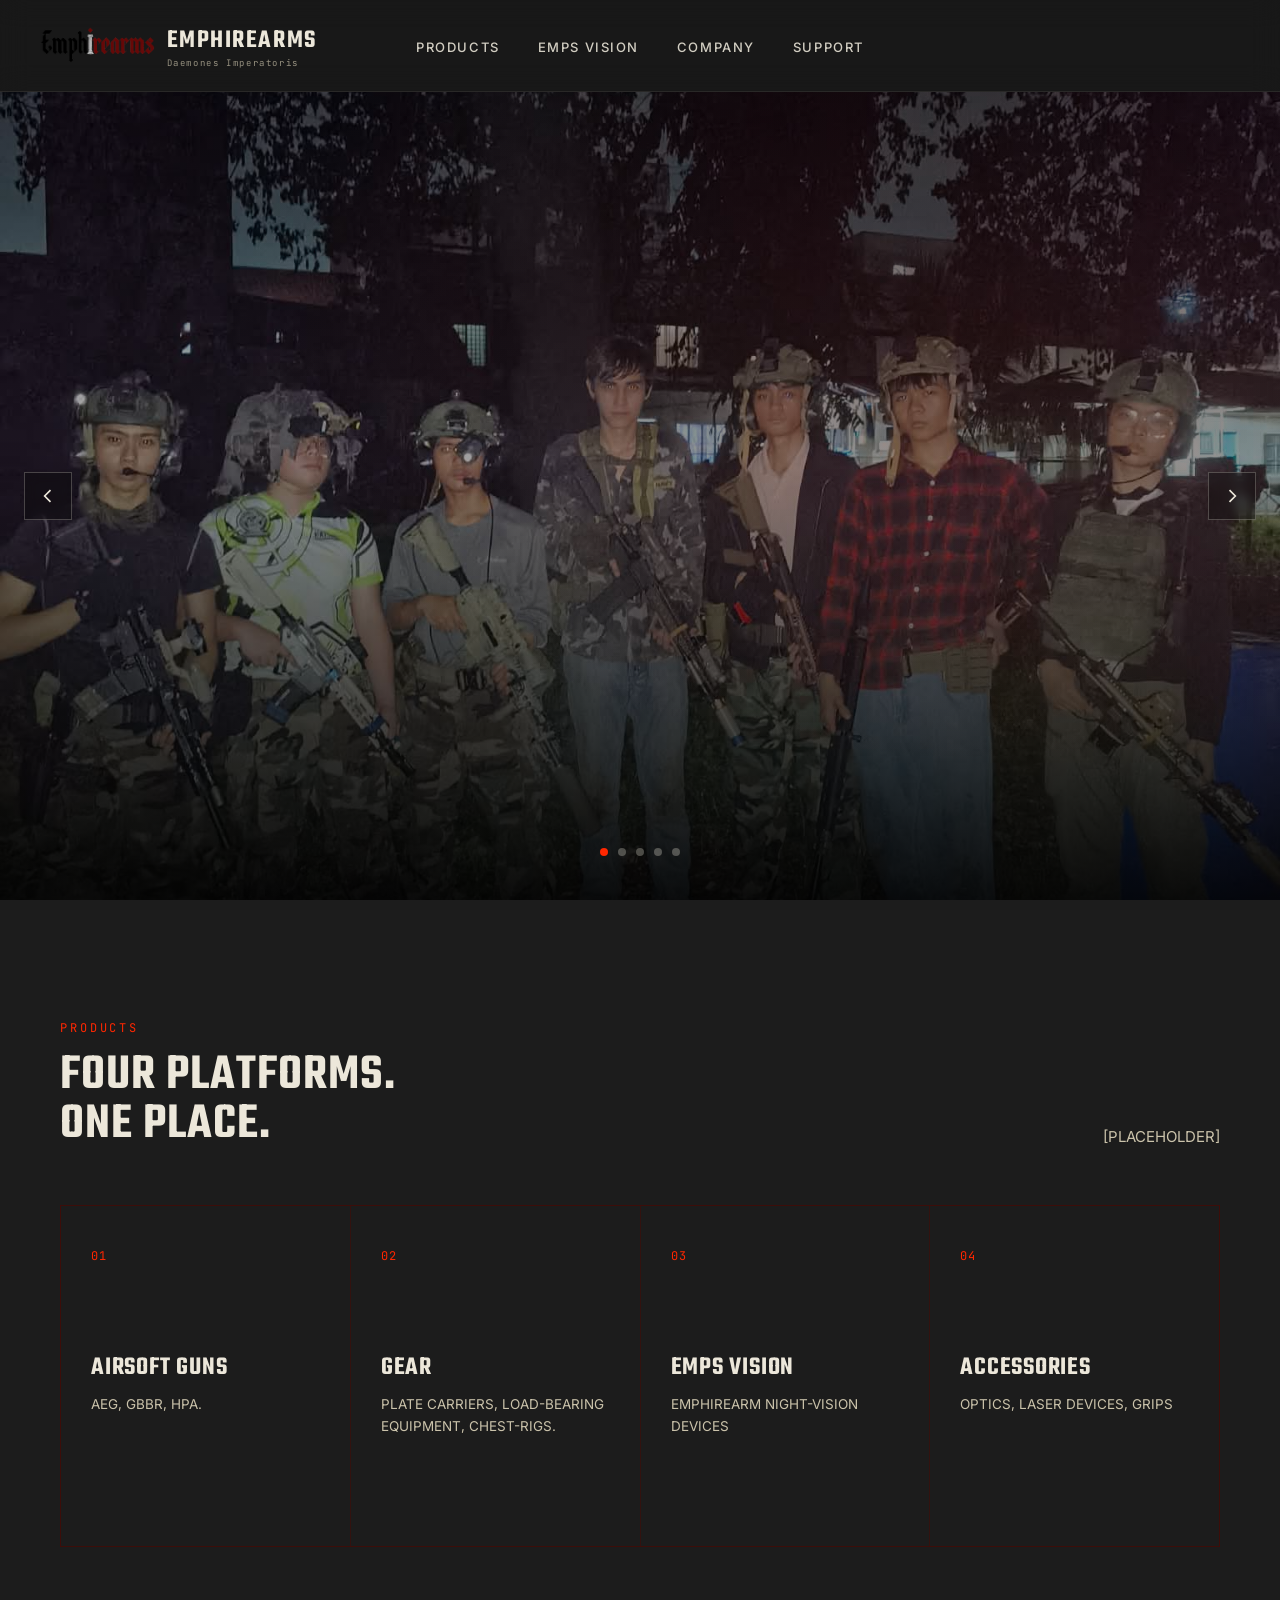
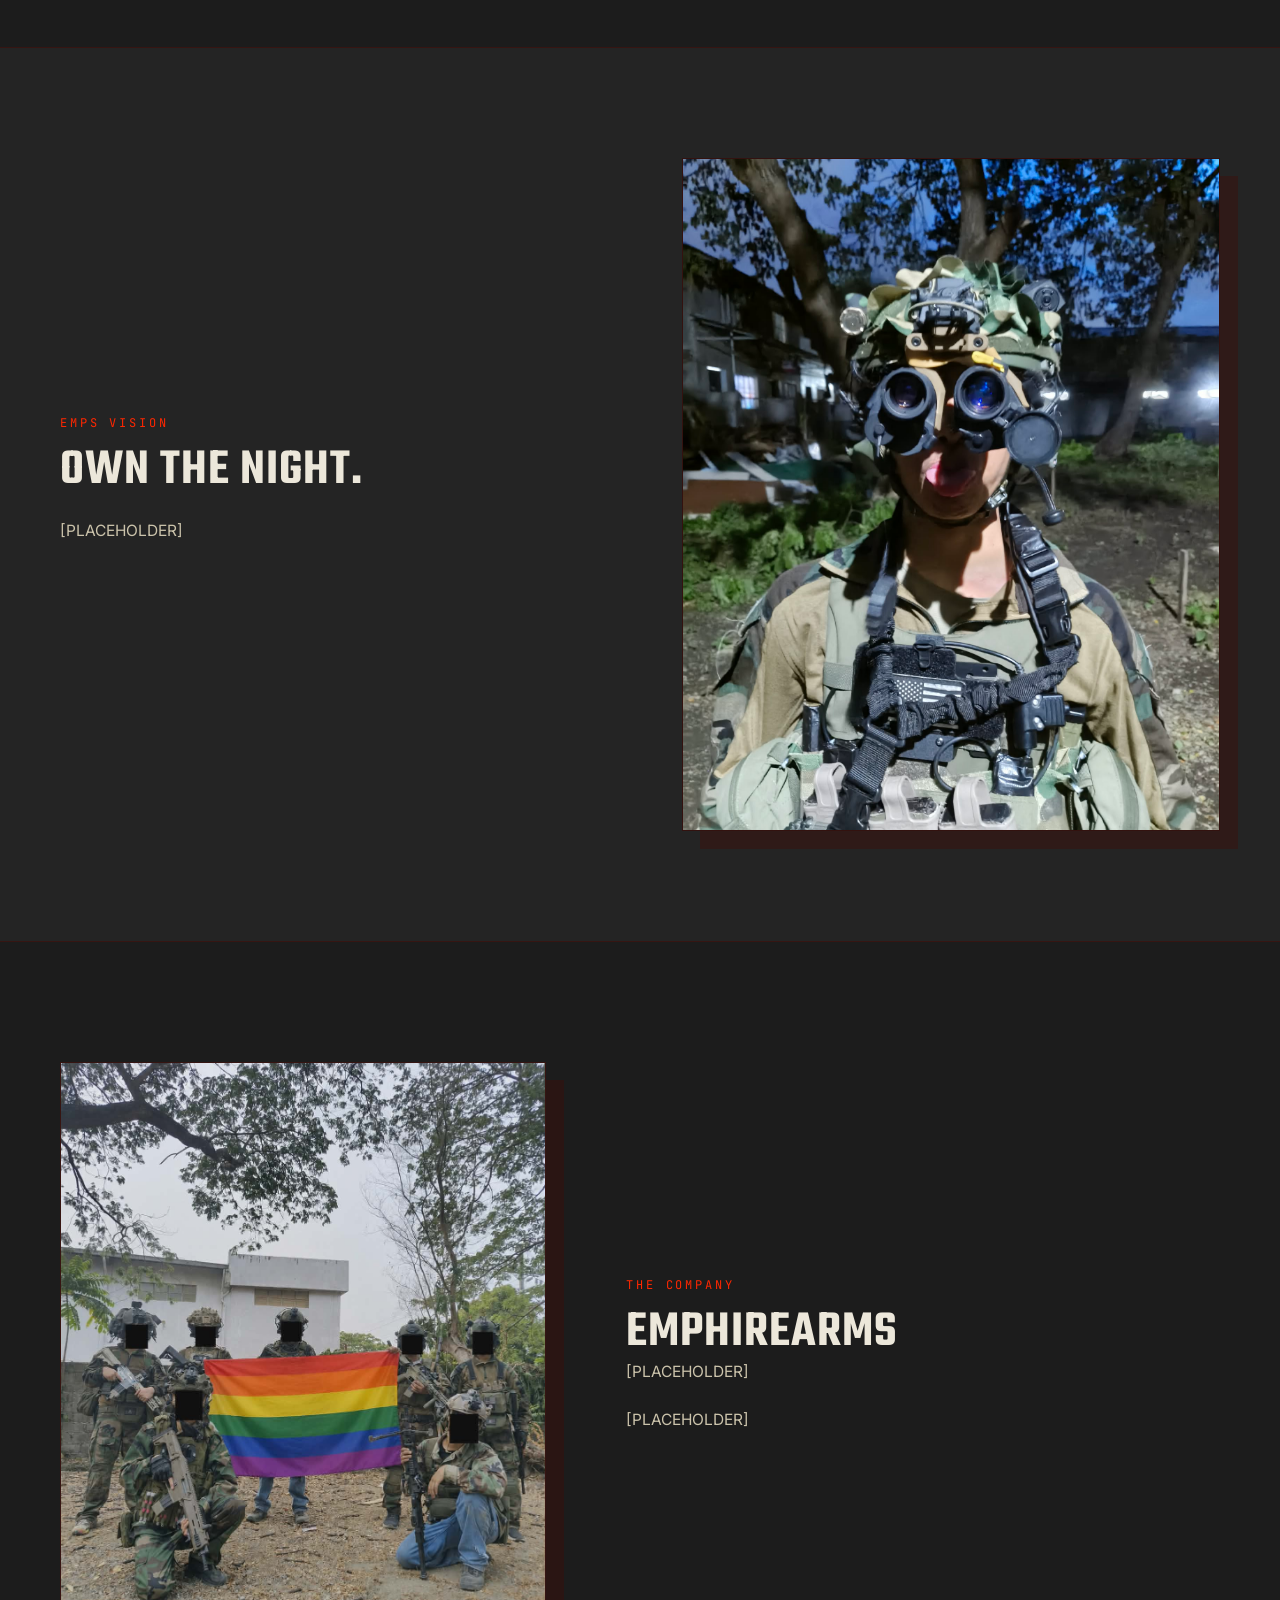
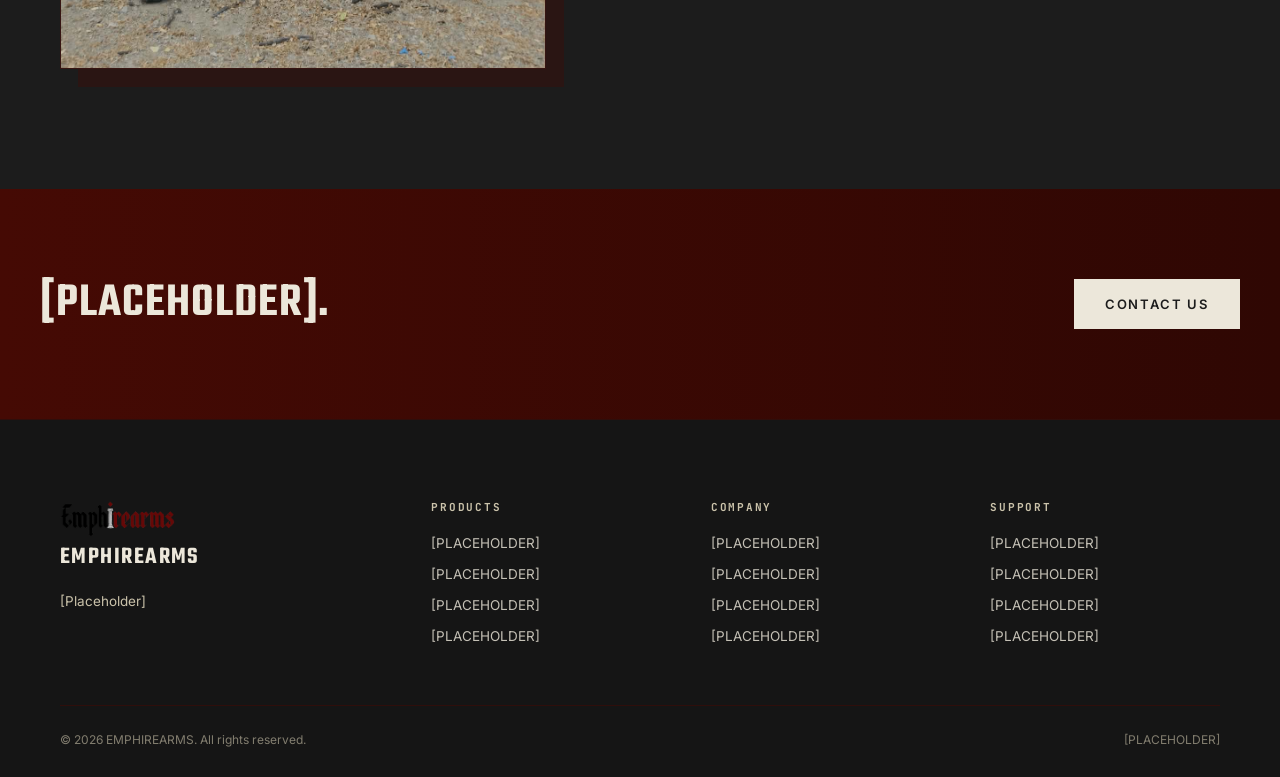
==== index.html @ 5b9554f8 "Add files via upload rollback to v3" ====
<!DOCTYPE html>
<html lang="en">
<head>
<meta charset="UTF-8" />
<meta name="viewport" content="width=device-width, initial-scale=1.0" />
<meta http-equiv="Cache-Control" content="no-cache, no-store, must-revalidate">
<meta http-equiv="Pragma" content="no-cache">
<meta http-equiv="Expires" content="0">

<title>EMPHIREARMS</title>
  <link rel="icon" type="image/png" href="assets/logo/favicon.png">

<link rel="preconnect" href="https://fonts.googleapis.com">
<link rel="preconnect" href="https://fonts.gstatic.com" crossorigin>
<link href="https://fonts.googleapis.com/css2?family=Teko:wght@400;500;600;700&family=Inter:wght@400;500;600;700&family=JetBrains+Mono:wght@400;500&display=swap" rel="stylesheet">

<script>
  document.write('<link rel="stylesheet" href="style.css?v=' + Date.now() + '">');
</script>
<noscript><link rel="stylesheet" href="style.css"></noscript>
</head>
<body>

<nav id="siteNav">
  <div class="brand">
    <img src="assets/logo/logo.png" alt="EMPHIREARMS logo">
    <div>
      <div class="brand-text">EMPHIREARMS</div>
      <span class="brand-sub">Daemones Imperatoris</span>
    </div>
  </div>
  <ul class="nav-links">
    <li><a href="#systems">PRODUCTS</a></li>
    <li><a href="#nvg">EMPS VISION</a></li>
    <li><a href="#about">COMPANY</a></li>
    <li><a href="#support">SUPPORT</a></li>
  </ul>
  <div class="nav-right">
  </div>
</nav>

<header class="hero">
  <div class="hero-slides" id="heroSlides">
    <div class="hero-slide active">
  <img src="assets/hero/img_1.jpg" alt="Hero image 1">
    </div>
    <div class="hero-slide">
      <img src="assets/hero/img_2.jpg" alt="Hero image 2">
    </div>
    <div class="hero-slide">
      <img src="assets/hero/img_3.jpg" alt="Hero image 3">
    </div>
    <div class="hero-slide">
      <img src="assets/hero/img_4.jpg" alt="Hero image 4">
    </div>
    <div class="hero-slide">
      <img src="assets/hero/img_5.jpg" alt="Hero image 5">
    </div>
  </div>
  <div class="hero-dots" aria-hidden="true">
    <span class="active"></span><span></span><span></span><span></span><span></span>
  </div>
  <button class="hero-arrow hero-arrow-prev" id="heroPrev" aria-label="Previous image">
    <svg viewBox="0 0 24 24" fill="none" stroke="currentColor" stroke-width="2"><path d="M15 5l-7 7 7 7"/></svg>
  </button>
  <button class="hero-arrow hero-arrow-next" id="heroNext" aria-label="Next image">
    <svg viewBox="0 0 24 24" fill="none" stroke="currentColor" stroke-width="2"><path d="M9 5l7 7-7 7"/></svg>
  </button>
</header>

<section class="systems" id="systems">
  <div class="wrap">
    <div class="section-head">
      <div>
        <span class="tag">PRODUCTS</span>
        <h2>FOUR PLATFORMS.<br>ONE PLACE.</h2>
      </div>
      <p>[PLACEHOLDER]</p>
    </div>

    <div class="grid-4">
      <a class="sys-card" href="catalog.html?category=airsoft">
        <span class="sys-num">01</span>
        <svg class="icon" viewBox="0 0 48 48" fill="none" stroke="currentColor" stroke-width="1.4">
        </svg>
        <h3>AIRSOFT GUNS</h3>
        <p>AEG, GBBR, HPA.</p>
        <span class="more">BROWSE <svg width="14" height="14" viewBox="0 0 24 24" fill="none" stroke="currentColor" stroke-width="2"><path d="M5 12h14M13 6l6 6-6 6"/></svg></span>
      </a>

      <a class="sys-card" href="catalog.html?category=gear">
        <span class="sys-num">02</span>
        <svg class="icon" viewBox="0 0 48 48" fill="none" stroke="currentColor" stroke-width="1.4">
        </svg>
        <h3>GEAR</h3>
        <p>PLATE CARRIERS, LOAD-BEARING EQUIPMENT, CHEST-RIGS.</p>
        <span class="more">BROWSE <svg width="14" height="14" viewBox="0 0 24 24" fill="none" stroke="currentColor" stroke-width="2"><path d="M5 12h14M13 6l6 6-6 6"/></svg></span>
      </a>

      <a class="sys-card" href="catalog.html?category=emps">
        <span class="sys-num">03</span>
        <svg class="icon" viewBox="0 0 48 48" fill="none" stroke="currentColor" stroke-width="1.4">
        </svg>
        <h3>EMPS VISION</h3>
        <p>EMPHIREARM NIGHT-VISION DEVICES</p>
        <span class="more">BROWSE <svg width="14" height="14" viewBox="0 0 24 24" fill="none" stroke="currentColor" stroke-width="2"><path d="M5 12h14M13 6l6 6-6 6"/></svg></span>
      </a>

      <a class="sys-card" href="catalog.html?category=accessories">
        <span class="sys-num">04</span>
        <svg class="icon" viewBox="0 0 48 48" fill="none" stroke="currentColor" stroke-width="1.4">
        </svg>
        <h3>ACCESSORIES</h3>
        <p>OPTICS, LASER DEVICES, GRIPS</p>
        <span class="more">BROWSE  <svg width="14" height="14" viewBox="0 0 24 24" fill="none" stroke="currentColor" stroke-width="2"><path d="M5 12h14M13 6l6 6-6 6"/></svg></span>
      </a>
    </div>
  </div>
</section>



<section class="nvg-section" id="nvg">
  <div class="wrap nvg-inner">
    <div class="nvg-copy">
      <span class="tag">EMPS VISION</span>
      <h2>OWN THE NIGHT.</h2>
      <p>[PLACEHOLDER]</p>
    </div>

    <div class="media-frame nvg-visual">
      <img
        src="assets/emps_vision/emps_vision.jpg" alt="EMP-31s"
      />
    </div>
  </div>
</section>

<section class="about" id="about">
  <div class="wrap about-inner">
    <div class="media-frame about-visual">
      <img
        src="assets/company/company.jpg" alt="Company Members"
      />
      <div class="fr"></div>
    </div>

    <div class="about-copy">
      <span class="tag">The Company</span>
      <h2>EMPHIREARMS</h2>
      <p>[PLACEHOLDER]</p>
      <p>[PLACEHOLDER]</p>
    </div>
  </div>
</section>

<section class="cta-strip">
  <h2>[PLACEHOLDER].</h2>
  <a class="btn btn-primary" href="#support">CONTACT US</a>
</section>

<footer id="support">
  <div class="wrap">
    <div class="foot-grid">
      <div class="foot-brand">
        <img src="assets/logo/logo.png" alt="EMPHIREARMS logo">
        <div class="brand-text">EMPHIREARMS</div>
        <p>[Placeholder]</p>
      </div>
      <div class="foot-col">
        <h4>Products</h4>
        <ul>
          <li><a href="#">[PLACEHOLDER]</a></li>
          <li><a href="#">[PLACEHOLDER]</a></li>
          <li><a href="#">[PLACEHOLDER]</a></li>
          <li><a href="#">[PLACEHOLDER]</a></li>
        </ul>
      </div>
      <div class="foot-col">
        <h4>Company</h4>
        <ul>
          <li><a href="#">[PLACEHOLDER]</a></li>
          <li><a href="#">[PLACEHOLDER]</a></li>
          <li><a href="#">[PLACEHOLDER]</a></li>
          <li><a href="#">[PLACEHOLDER]</a></li>
        </ul>
      </div>
      <div class="foot-col">
        <h4>Support</h4>
        <ul>
          <li><a href="#">[PLACEHOLDER]</a></li>
          <li><a href="#">[PLACEHOLDER]</a></li>
          <li><a href="#">[PLACEHOLDER]</a></li>
          <li><a href="#">[PLACEHOLDER]</a></li>
        </ul>
      </div>
    </div>
    <div class="foot-bottom">
      <span>© 2026 EMPHIREARMS. All rights reserved.</span>
      <span>[PLACEHOLDER]</span>
    </div>
  </div>
</footer>

<script>
  const nav = document.getElementById('siteNav');

  window.addEventListener('scroll', () => {
    if (window.scrollY > 60) nav.classList.add('solid');
    else nav.classList.remove('solid');
  });

  const dots = document.querySelectorAll('.hero-dots span');
  const slides = document.querySelectorAll('.hero-slide');
  let dotIndex = 0;
  let autoTimer;

  function showSlide(i) {
    dots[dotIndex].classList.remove('active');
    slides[dotIndex].classList.remove('active');
    dotIndex = (i + dots.length) % dots.length;
    dots[dotIndex].classList.add('active');
    slides[dotIndex].classList.add('active');
  }

  function startAuto() {
    clearInterval(autoTimer);
    autoTimer = setInterval(() => showSlide(dotIndex + 1), 3200);
  }

  document.getElementById('heroPrev').addEventListener('click', () => {
    showSlide(dotIndex - 1);
    startAuto();
  });
  document.getElementById('heroNext').addEventListener('click', () => {
    showSlide(dotIndex + 1);
    startAuto();
  });

  startAuto();
</script>

</body>
</html>
---- style.css ----
/* =========================================================
   EMPHIREARMS — shared stylesheet (index.html + catalog.html)
   Page-specific overrides are scoped under body.page-catalog
   ========================================================= */

:root{
  --bg-page:#1c1c1c;
  --bg-panel:#242424;
  --bg-panel-2:#151515;
  --bg-hero-1:#050505;
  --bg-hero-2:#151515;
  --bg-hero-3:#242424;
  --bg-hero-4:#2f2f2f;

  --text-primary:#ece7da;
  --text-secondary:#cbc3ab;

  --accent-red:#450a04;
  --accent-red-bright:#ff2700;
  --accent-red-deep:#2f0703;

  --border-soft:rgba(236,231,218,0.08);
  --border-red:rgba(69,10,4,0.55);
  --border-red-strong:#450a04;
  --border-red-soft:#450a04;
}

/* ---------- BASE ---------- */
*{margin:0;padding:0;box-sizing:border-box;}
html{scroll-behavior:smooth;}
body{
  background:var(--bg-page);
  color:var(--text-primary);
  font-family:'Inter',sans-serif;
  overflow-x:hidden;
  -webkit-font-smoothing:antialiased;
}
h1,h2,h3,.display{
  font-family:'Teko',sans-serif;
  font-weight:600;
  letter-spacing:0.02em;
  text-transform:uppercase;
  line-height:0.95;
}
a{color:inherit;text-decoration:none;}
img{max-width:100%;display:block;}
.wrap{max-width:1240px;margin:0 auto;padding:0 40px;}

/* ---------- NAV ---------- */
nav{
  position:fixed;top:0;left:0;right:0;z-index:100;
  display:flex;align-items:center;justify-content:space-between;
  padding:22px 40px;
  background:rgba(10,10,10,0.15);
  backdrop-filter:blur(14px) saturate(140%);
  -webkit-backdrop-filter:blur(14px) saturate(140%);
  border-bottom:1px solid rgba(236,231,218,0.08);
  transition:background .35s ease, padding .35s ease, border-color .35s ease;
}
nav.solid{
  background:rgba(10,10,10,0.86);
  padding:14px 40px;
  border-bottom:1px solid var(--border-red);
}
.brand{display:flex;align-items:center;gap:12px;}
.brand img{height:40px;width:auto;}
.brand-text{
  font-family:'Teko',sans-serif;
  font-size:26px;
  font-weight:600;
  letter-spacing:0.06em;
}
.brand-sub{
  font-family:'JetBrains Mono',monospace;
  font-size:9px;
  letter-spacing:0.18em;
  color:var(--text-secondary);
  opacity:0.7;
  display:block;
  margin-top:-2px;
}
.nav-links{display:flex;gap:38px;list-style:none;}
.nav-links a{
  font-size:13px;
  letter-spacing:0.12em;
  text-transform:uppercase;
  font-weight:500;
  color:var(--text-primary);
  position:relative;
  padding-bottom:4px;
  opacity:0.88;
  transition:opacity .2s;
}
.nav-links a:hover{opacity:1;}
.nav-links a::after{
  content:'';
  position:absolute;left:0;bottom:0;height:1px;width:0;
  background:var(--border-red-strong);
  transition:width .25s ease;
}
.nav-links a:hover::after{width:100%;}
.nav-right{display:flex;align-items:center;gap:24px;}
/* home page: equal-width sides so the links sit in the true center */
#siteNav .brand,
#siteNav .nav-right{flex:1;}
#siteNav .nav-right{justify-content:flex-end;}
.nav-icon-btn{
  width:36px;height:36px;
  border:1px solid rgba(236,231,218,0.25);
  display:flex;align-items:center;justify-content:center;
  background:transparent;
  color:var(--text-primary);
  cursor:pointer;
  transition:border-color .2s, background .2s;
}
.nav-icon-btn:hover{
  border-color:var(--accent-red-bright);
  background:rgba(69,10,4,0.12);
}
.nav-icon-btn svg{width:16px;height:16px;}

/* ---------- BUTTONS ---------- */
.btn{
  display:inline-flex;
  align-items:center;
  gap:10px;
  padding:16px 30px;
  font-size:13px;
  letter-spacing:0.14em;
  text-transform:uppercase;
  font-weight:600;
  border:1px solid transparent;
  transition:all .25s ease;
}
.btn-primary{background:var(--accent-red);color:var(--text-primary);}
.btn-primary:hover{background:var(--accent-red-bright);}
.btn-ghost{border-color:rgba(236,231,218,0.35);color:var(--text-primary);}
.btn-ghost:hover{border-color:var(--text-primary);background:rgba(236,231,218,0.06);}

/* ---------- FOOTER ---------- */
footer{
  background:var(--bg-panel-2);
  padding:80px 0 30px;
  border-top:1px solid var(--border-red);
}
.foot-grid{
  display:grid;
  grid-template-columns:1.4fr 1fr 1fr 1fr;
  gap:50px;
  padding-bottom:60px;
  border-bottom:1px solid var(--border-red);
}
.foot-brand img{height:40px;width:auto;}
.foot-brand .brand-text{font-size:24px;}
.foot-brand p{
  color:var(--text-secondary);
  font-size:13.5px;
  line-height:1.7;
  margin-top:16px;
  max-width:280px;
}
.foot-col h4{
  font-family:'JetBrains Mono',monospace;
  font-size:11px;
  letter-spacing:0.16em;
  text-transform:uppercase;
  color:var(--text-secondary);
  margin-bottom:18px;
}
.foot-col ul{list-style:none;display:flex;flex-direction:column;gap:11px;}
.foot-col a{
  font-size:13.5px;
  color:var(--text-primary);
  opacity:0.82;
  transition:opacity .2s;
}
.foot-col a:hover{opacity:1;color:var(--accent-red-bright);}
.foot-bottom{
  display:flex;
  justify-content:space-between;
  padding-top:26px;
  font-size:12px;
  color:var(--text-secondary);
  opacity:0.6;
  flex-wrap:wrap;
  gap:10px;
}

/* =========================================================
   HOME PAGE (index.html)
   ========================================================= */

/* ---------- HERO ---------- */
.hero{
  position:relative;
  margin-top:92px;
  min-height:calc(100vh - 92px);
  display:flex;
  flex-direction:column;
  justify-content:flex-end;
  background:linear-gradient(180deg, var(--bg-hero-1) 0%, var(--bg-hero-2) 50%, var(--bg-hero-3) 100%);
  overflow:hidden;
}
.hero-slides{position:absolute;inset:0;z-index:0;}
.hero-slide{
  position:absolute;inset:0;
  display:flex;align-items:center;justify-content:center;
  background:linear-gradient(180deg, var(--bg-hero-1) 0%, var(--bg-hero-2) 100%);
  opacity:0;
  transition:opacity 1.1s ease;
}
.hero-slide.active{opacity:1;}
.hero-slide img{
  width:100%;
  height:100%;
  object-fit:cover;
}
.hero::after{
  content:'';
  position:absolute;inset:0;z-index:1;
  background:
    radial-gradient(ellipse at 78% 30%, rgba(69,10,4,0.28), transparent 55%),
    linear-gradient(180deg, rgba(0,0,0,0.55) 0%, rgba(20,20,20,0.35) 45%, rgba(0,0,0,0.92) 100%);
}
.hero-grid{
  position:absolute;inset:0;z-index:1;
  background-image:
    linear-gradient(rgba(69,10,4,0.12) 1px, transparent 1px),
    linear-gradient(90deg, rgba(69,10,4,0.12) 1px, transparent 1px);
  background-size:48px 48px;
  mask-image:linear-gradient(180deg, transparent, black 30%, black 75%, transparent);
}
.hero-content{
  position:relative;z-index:2;
  padding:0 40px 120px;
  max-width:1240px;
  margin:0 auto;
  width:100%;
}
.hero-eyebrow{
  font-family:'JetBrains Mono',monospace;
  font-size:12px;
  letter-spacing:0.28em;
  color:var(--accent-red-bright);
  text-transform:uppercase;
  margin-bottom:22px;
  display:flex;
  align-items:center;
  gap:14px;
}
.hero-eyebrow::before{content:'';width:34px;height:1px;background:var(--border-red-strong);}
.hero h1{
  font-size:clamp(52px,8.4vw,128px);
  color:var(--text-primary);
  max-width:820px;
}
.hero-sub{
  font-size:18px;
  color:var(--text-secondary);
  max-width:480px;
  margin-top:26px;
  font-weight:400;
  line-height:1.6;
}
.hero-actions{
  display:flex;
  gap:18px;
  margin-top:44px;
  align-items:center;
}
.hero-dots{
  position:absolute;bottom:44px;left:0;right:0;z-index:2;
  display:flex;justify-content:center;gap:10px;
}
.hero-dots span{
  width:8px;height:8px;border-radius:50%;
  background:rgba(236,231,218,0.3);
  transition:background .2s;
}
.hero-dots span.active{background:var(--accent-red-bright);}
.hero-specs{
  position:absolute;bottom:44px;right:40px;z-index:2;
  display:flex;gap:36px;
}
.hero-specs div{text-align:right;}
.hero-specs .num{
  font-family:'Teko',sans-serif;
  font-size:34px;
  color:var(--accent-red-bright);
  line-height:1;
}
.hero-specs .lbl{
  font-family:'JetBrains Mono',monospace;
  font-size:10px;
  letter-spacing:0.12em;
  color:var(--text-secondary);
  opacity:0.75;
  text-transform:uppercase;
  margin-top:4px;
}

/* hero arrows */
.hero-arrow{
  position:absolute;top:50%;z-index:3;
  transform:translateY(-50%);
  width:48px;height:48px;
  display:flex;align-items:center;justify-content:center;
  background:rgba(10,10,10,0.35);
  border:1px solid rgba(236,231,218,0.25);
  color:var(--text-primary);
  cursor:pointer;
  backdrop-filter:blur(6px);
  -webkit-backdrop-filter:blur(6px);
  transition:border-color .2s, background .2s;
}
.hero-arrow:hover{
  border-color:var(--accent-red-bright);
  background:rgba(69,10,4,0.55);
}
.hero-arrow svg{width:20px;height:20px;}
.hero-arrow-prev{left:24px;}
.hero-arrow-next{right:24px;}

/* ---------- NVG / IMAGE BLOCK ---------- */
.nvg-section{
  padding:110px 0;
  background:var(--bg-panel);
  border-top:1px solid var(--border-red);
  border-bottom:1px solid var(--border-red);
  position:relative;
  overflow:hidden;
}
.nvg-inner{
  display:grid;
  grid-template-columns:1fr 0.95fr;
  gap:56px;
  align-items:center;
}
.nvg-copy .tag,
.about-copy .tag,
.section-head .tag{
  font-family:'JetBrains Mono',monospace;
  font-size:12px;
  letter-spacing:0.24em;
  color:var(--accent-red-bright);
  text-transform:uppercase;
  display:block;
  margin-bottom:16px;
}
.nvg-copy h2,
.about-copy h2,
.section-head h2{
  font-size:clamp(32px,4vw,52px);
  color:var(--text-primary);
}
.nvg-copy h2{margin-bottom:22px;}
.nvg-copy p{
  color:var(--text-secondary);
  font-size:15.5px;
  line-height:1.75;
  max-width:440px;
  margin-bottom:30px;
}
.nvg-list{
  list-style:none;
  display:flex;
  flex-direction:column;
  gap:14px;
}
.nvg-list li{
  display:flex;
  gap:14px;
  font-size:14px;
  color:var(--text-primary);
  align-items:baseline;
}
.nvg-list .n{
  font-family:'JetBrains Mono',monospace;
  color:var(--accent-red-bright);
  font-size:12px;
  flex:0 0 auto;
}

.media-frame{
  position:relative;
  overflow:hidden;
  background:var(--bg-page);
  border:1px solid var(--border-red);
  box-shadow:18px 18px 0 rgba(69,10,4,0.35);
}
.media-frame img{
  width:100%;
  height:100%;
  display:block;
  object-fit:cover;
  object-position:center;
}
.nvg-visual{
  width:100%;
  aspect-ratio:4 / 5;
  justify-self:end;
  min-height:440px;
}

/* ---------- CATEGORY GRID ---------- */
.systems{padding:120px 0 100px;background:var(--bg-page);}
.section-head{
  display:flex;
  justify-content:space-between;
  align-items:flex-end;
  margin-bottom:56px;
  flex-wrap:wrap;
  gap:20px;
}
.section-head p{
  max-width:360px;
  color:var(--text-secondary);
  font-size:15px;
  line-height:1.6;
}
.grid-4{
  display:grid;
  grid-template-columns:repeat(4,1fr);
  gap:1px;
  background:var(--border-red);
  border:1px solid var(--border-red);
}
.sys-card{
  background:var(--bg-page);
  padding:42px 30px 34px;
  position:relative;
  transition:background .3s ease;
  min-height:340px;
  display:flex;
  flex-direction:column;
}
.sys-card:hover{background:var(--bg-panel);}
.sys-num{
  font-family:'JetBrains Mono',monospace;
  font-size:12px;
  color:var(--accent-red-bright);
  letter-spacing:0.1em;
}
.sys-card .icon{
  width:44px;
  height:44px;
  margin:26px 0 22px;
  color:var(--accent-red-bright);
}
.sys-card h3{
  font-size:26px;
  color:var(--text-primary);
  margin-bottom:12px;
  letter-spacing:0.03em;
}
.sys-card p{
  font-size:13.5px;
  color:var(--text-secondary);
  line-height:1.65;
  flex-grow:1;
}
.sys-card .more{
  margin-top:22px;
  font-size:12px;
  letter-spacing:0.14em;
  text-transform:uppercase;
  color:var(--accent-red-bright);
  display:flex;
  align-items:center;
  gap:8px;
  opacity:0;
  transform:translateY(4px);
  transition:all .25s ease;
}
.sys-card:hover .more{opacity:1;transform:translateY(0);}

/* ---------- ABOUT / SECOND IMAGE BLOCK ---------- */
.about{
  padding:120px 0;
  background:#1c1c1c;
}
.about-inner{
  display:grid;
  grid-template-columns:0.9fr 1.1fr;
  gap:80px;
  align-items:center;
}
.about-visual{
  aspect-ratio:4 / 5;
  width:100%;
  background:var(--bg-panel);
  border:1px solid var(--border-red);
  position:relative;
  overflow:hidden;
  box-shadow:18px 18px 0 rgba(69,10,4,0.35);
}
.about-visual img{
  width:100%;
  height:100%;
  object-fit:cover;
  object-position:center;
}
.about-visual .fr{
  display:none;
}
.about-copy p{
  color:var(--text-secondary);
  font-size:15.5px;
  line-height:1.8;
  margin-bottom:20px;
  max-width:520px;
}

/* ---------- CTA STRIP ---------- */
.cta-strip{
  padding:90px 40px;
  background:linear-gradient(90deg, #450a04, #2f0703);
  display:flex;
  justify-content:space-between;
  align-items:center;
  flex-wrap:wrap;
  gap:30px;
}
.cta-strip h2{
  font-size:clamp(30px,4vw,48px);
  color:var(--text-primary);
  max-width:560px;
}
.cta-strip .btn-primary{background:var(--text-primary);color:var(--bg-page);}
.cta-strip .btn-primary:hover{background:#fff;}

/* =========================================================
   CATALOG PAGE (catalog.html)
   ========================================================= */

/* ---------- NAV extras ---------- */
.back-link{
  font-family:'JetBrains Mono',monospace;
  font-size:12px;
  letter-spacing:0.1em;
  text-transform:uppercase;
  color:var(--text-secondary);
  display:flex;
  align-items:center;
  gap:8px;
  transition:color .2s;
}
.back-link:hover{color:var(--accent-red-bright);}
.back-link svg{width:14px;height:14px;}

/* ---------- PAGE HEAD ---------- */
.page-head{
  margin-top:92px;
  padding:70px 0 46px;
  border-bottom:1px solid var(--border-red);
  background:linear-gradient(180deg, #050505 0%, var(--bg-page) 100%);
}
.page-head .tag{
  font-family:'JetBrains Mono',monospace;
  font-size:12px;
  letter-spacing:0.28em;
  color:var(--accent-red-bright);
  text-transform:uppercase;
  display:flex;
  align-items:center;
  gap:14px;
  margin-bottom:18px;
}
.page-head .tag::before{content:'';width:34px;height:1px;background:var(--border-red-strong);}
.page-head h1{
  font-size:clamp(40px,6vw,72px);
  color:var(--text-primary);
}

/* ---------- STATUS ---------- */
#status{
  font-family:'JetBrains Mono',monospace;
  font-size:13px;
  color:var(--text-secondary);
  padding:60px 24px;
  text-align:center;
  line-height:1.8;
}
#status.error{color:var(--accent-red-bright);}

main{padding:60px 0 120px;}
.grid{
  display:grid;
  grid-template-columns:repeat(auto-fill,minmax(260px,1fr));
  gap:32px;
}

/* ---------- PRODUCT CARD ---------- */
.grid .tag,
.page-head .tag{
  background:var(--bg-panel);
  border:1px solid var(--border-red);
  box-shadow:10px 10px 0 rgba(69,10,4,0.35);
  display:flex;
  flex-direction:column;
  transition:transform .18s ease, box-shadow .18s ease, border-color .18s ease;
}
.grid .tag:hover,
.page-head .tag:hover{
  transform:translate(-4px,-4px);
  box-shadow:14px 14px 0 rgba(69,10,4,0.45);
  border-color:var(--accent-red-bright);
}

.tag-photo{
  aspect-ratio:1/1;
  width:100%;
  overflow:hidden;
  border-bottom:1px solid var(--border-red);
  background:var(--bg-panel-2);
  display:flex;align-items:center;justify-content:center;
}
.tag-photo img{width:100%;height:100%;object-fit:cover;display:block;}
.tag-photo .fallback{
  font-family:'JetBrains Mono',monospace;
  font-size:11px;
  color:var(--text-secondary);
  letter-spacing:.08em;
  text-transform:uppercase;
}

.tag-body{padding:22px 22px 24px;display:flex;flex-direction:column;gap:10px;flex:1;}
.sku{
  font-family:'JetBrains Mono',monospace;
  font-size:11px;
  color:var(--accent-red-bright);
  letter-spacing:.12em;
}
.tag-name{
  font-size:26px;
  color:var(--text-primary);
  letter-spacing:0.03em;
}
.tag-desc{
  font-family:'Inter',sans-serif;
  font-size:13.5px;
  color:var(--text-secondary);
  line-height:1.6;
  flex:1;
}
.tag-footer{
  display:flex;
  justify-content:space-between;
  align-items:center;
  margin-top:8px;
  padding-top:16px;
  border-top:1px solid var(--border-soft);
}
.price{
  font-family:'JetBrains Mono',monospace;
  font-size:18px;
  font-weight:700;
  color:var(--text-primary);
}
.add-btn{
  font-family:'JetBrains Mono',monospace;
  font-size:12px;
  letter-spacing:.1em;
  background:transparent;
  border:1px solid rgba(236,231,218,0.35);
  color:var(--text-primary);
  padding:9px 14px;
  cursor:pointer;
  border-radius:2px;
  transition:background .15s ease,border-color .15s ease;
}
.add-btn:hover{background:var(--accent-red-bright);border-color:var(--accent-red-bright);}

/* ---------- CATALOG-ONLY OVERRIDES OF SHARED PARTS ---------- */
/* nav is always in its "solid" look on the catalog page */
.page-catalog nav{
  background:rgba(10,10,10,0.86);
  border-bottom:1px solid var(--border-red);
}
.page-catalog .brand img{height:36px;}
.page-catalog .nav-right{gap:16px;}
.page-catalog footer{
  padding:26px 0;
  font-family:'JetBrains Mono',monospace;
  font-size:11px;
  color:var(--text-secondary);
  text-align:center;
  opacity:0.7;
}

/* =========================================================
   RESPONSIVE
   ========================================================= */
@media(max-width:1000px){
  .nav-links{display:none;}
  .grid-4{grid-template-columns:repeat(2,1fr);}
  .nvg-inner,.about-inner{grid-template-columns:1fr;}
  .nvg-visual{justify-self:stretch;}
  .foot-grid{grid-template-columns:1fr 1fr;}
  .hero-specs{display:none;}
}
@media(max-width:560px){
  .wrap{padding:0 22px;}
  nav{padding:18px 22px;}
  .hero{margin-top:72px;min-height:calc(100vh - 72px);}
  .hero-arrow{width:38px;height:38px;}
  .hero-arrow-prev{left:12px;}
  .hero-arrow-next{right:12px;}
  .grid-4{grid-template-columns:1fr;}
  .foot-grid{grid-template-columns:1fr;}
  .cta-strip{flex-direction:column;align-items:flex-start;}
  .stat-row{gap:24px;}
  .page-head{margin-top:78px;padding:50px 0 34px;}
  .page-catalog .brand-sub{display:none;}
}

/* ---------- CATALOG CATEGORY FILTER ---------- */
.filters{display:flex;flex-wrap:wrap;gap:10px;margin-top:26px;}
.filters a{
  font-family:'JetBrains Mono',monospace;
  font-size:12px;
  letter-spacing:.1em;
  text-transform:uppercase;
  color:var(--text-primary);
  padding:9px 16px;
  border:1px solid var(--border-red);
  background:var(--bg-panel);
  transition:border-color .18s ease, background .18s ease;
}
.filters a:hover{border-color:var(--accent-red-bright);}
.filters a.active{background:var(--accent-red-bright);border-color:var(--accent-red-bright);color:#fff;}
---- style.css ----
/* =========================================================
   EMPHIREARMS — shared stylesheet (index.html + catalog.html)
   Page-specific overrides are scoped under body.page-catalog
   ========================================================= */

:root{
  --bg-page:#1c1c1c;
  --bg-panel:#242424;
  --bg-panel-2:#151515;
  --bg-hero-1:#050505;
  --bg-hero-2:#151515;
  --bg-hero-3:#242424;
  --bg-hero-4:#2f2f2f;

  --text-primary:#ece7da;
  --text-secondary:#cbc3ab;

  --accent-red:#450a04;
  --accent-red-bright:#ff2700;
  --accent-red-deep:#2f0703;

  --border-soft:rgba(236,231,218,0.08);
  --border-red:rgba(69,10,4,0.55);
  --border-red-strong:#450a04;
  --border-red-soft:#450a04;
}

/* ---------- BASE ---------- */
*{margin:0;padding:0;box-sizing:border-box;}
html{scroll-behavior:smooth;}
body{
  background:var(--bg-page);
  color:var(--text-primary);
  font-family:'Inter',sans-serif;
  overflow-x:hidden;
  -webkit-font-smoothing:antialiased;
}
h1,h2,h3,.display{
  font-family:'Teko',sans-serif;
  font-weight:600;
  letter-spacing:0.02em;
  text-transform:uppercase;
  line-height:0.95;
}
a{color:inherit;text-decoration:none;}
img{max-width:100%;display:block;}
.wrap{max-width:1240px;margin:0 auto;padding:0 40px;}

/* ---------- NAV ---------- */
nav{
  position:fixed;top:0;left:0;right:0;z-index:100;
  display:flex;align-items:center;justify-content:space-between;
  padding:22px 40px;
  background:rgba(10,10,10,0.15);
  backdrop-filter:blur(14px) saturate(140%);
  -webkit-backdrop-filter:blur(14px) saturate(140%);
  border-bottom:1px solid rgba(236,231,218,0.08);
  transition:background .35s ease, padding .35s ease, border-color .35s ease;
}
nav.solid{
  background:rgba(10,10,10,0.86);
  padding:14px 40px;
  border-bottom:1px solid var(--border-red);
}
.brand{display:flex;align-items:center;gap:12px;}
.brand img{height:40px;width:auto;}
.brand-text{
  font-family:'Teko',sans-serif;
  font-size:26px;
  font-weight:600;
  letter-spacing:0.06em;
}
.brand-sub{
  font-family:'JetBrains Mono',monospace;
  font-size:9px;
  letter-spacing:0.18em;
  color:var(--text-secondary);
  opacity:0.7;
  display:block;
  margin-top:-2px;
}
.nav-links{display:flex;gap:38px;list-style:none;}
.nav-links a{
  font-size:13px;
  letter-spacing:0.12em;
  text-transform:uppercase;
  font-weight:500;
  color:var(--text-primary);
  position:relative;
  padding-bottom:4px;
  opacity:0.88;
  transition:opacity .2s;
}
.nav-links a:hover{opacity:1;}
.nav-links a::after{
  content:'';
  position:absolute;left:0;bottom:0;height:1px;width:0;
  background:var(--border-red-strong);
  transition:width .25s ease;
}
.nav-links a:hover::after{width:100%;}
.nav-right{display:flex;align-items:center;gap:24px;}
/* home page: equal-width sides so the links sit in the true center */
#siteNav .brand,
#siteNav .nav-right{flex:1;}
#siteNav .nav-right{justify-content:flex-end;}
.nav-icon-btn{
  width:36px;height:36px;
  border:1px solid rgba(236,231,218,0.25);
  display:flex;align-items:center;justify-content:center;
  background:transparent;
  color:var(--text-primary);
  cursor:pointer;
  transition:border-color .2s, background .2s;
}
.nav-icon-btn:hover{
  border-color:var(--accent-red-bright);
  background:rgba(69,10,4,0.12);
}
.nav-icon-btn svg{width:16px;height:16px;}

/* ---------- BUTTONS ---------- */
.btn{
  display:inline-flex;
  align-items:center;
  gap:10px;
  padding:16px 30px;
  font-size:13px;
  letter-spacing:0.14em;
  text-transform:uppercase;
  font-weight:600;
  border:1px solid transparent;
  transition:all .25s ease;
}
.btn-primary{background:var(--accent-red);color:var(--text-primary);}
.btn-primary:hover{background:var(--accent-red-bright);}
.btn-ghost{border-color:rgba(236,231,218,0.35);color:var(--text-primary);}
.btn-ghost:hover{border-color:var(--text-primary);background:rgba(236,231,218,0.06);}

/* ---------- FOOTER ---------- */
footer{
  background:var(--bg-panel-2);
  padding:80px 0 30px;
  border-top:1px solid var(--border-red);
}
.foot-grid{
  display:grid;
  grid-template-columns:1.4fr 1fr 1fr 1fr;
  gap:50px;
  padding-bottom:60px;
  border-bottom:1px solid var(--border-red);
}
.foot-brand img{height:40px;width:auto;}
.foot-brand .brand-text{font-size:24px;}
.foot-brand p{
  color:var(--text-secondary);
  font-size:13.5px;
  line-height:1.7;
  margin-top:16px;
  max-width:280px;
}
.foot-col h4{
  font-family:'JetBrains Mono',monospace;
  font-size:11px;
  letter-spacing:0.16em;
  text-transform:uppercase;
  color:var(--text-secondary);
  margin-bottom:18px;
}
.foot-col ul{list-style:none;display:flex;flex-direction:column;gap:11px;}
.foot-col a{
  font-size:13.5px;
  color:var(--text-primary);
  opacity:0.82;
  transition:opacity .2s;
}
.foot-col a:hover{opacity:1;color:var(--accent-red-bright);}
.foot-bottom{
  display:flex;
  justify-content:space-between;
  padding-top:26px;
  font-size:12px;
  color:var(--text-secondary);
  opacity:0.6;
  flex-wrap:wrap;
  gap:10px;
}

/* =========================================================
   HOME PAGE (index.html)
   ========================================================= */

/* ---------- HERO ---------- */
.hero{
  position:relative;
  margin-top:92px;
  min-height:calc(100vh - 92px);
  display:flex;
  flex-direction:column;
  justify-content:flex-end;
  background:linear-gradient(180deg, var(--bg-hero-1) 0%, var(--bg-hero-2) 50%, var(--bg-hero-3) 100%);
  overflow:hidden;
}
.hero-slides{position:absolute;inset:0;z-index:0;}
.hero-slide{
  position:absolute;inset:0;
  display:flex;align-items:center;justify-content:center;
  background:linear-gradient(180deg, var(--bg-hero-1) 0%, var(--bg-hero-2) 100%);
  opacity:0;
  transition:opacity 1.1s ease;
}
.hero-slide.active{opacity:1;}
.hero-slide img{
  width:100%;
  height:100%;
  object-fit:cover;
}
.hero::after{
  content:'';
  position:absolute;inset:0;z-index:1;
  background:
    radial-gradient(ellipse at 78% 30%, rgba(69,10,4,0.28), transparent 55%),
    linear-gradient(180deg, rgba(0,0,0,0.55) 0%, rgba(20,20,20,0.35) 45%, rgba(0,0,0,0.92) 100%);
}
.hero-grid{
  position:absolute;inset:0;z-index:1;
  background-image:
    linear-gradient(rgba(69,10,4,0.12) 1px, transparent 1px),
    linear-gradient(90deg, rgba(69,10,4,0.12) 1px, transparent 1px);
  background-size:48px 48px;
  mask-image:linear-gradient(180deg, transparent, black 30%, black 75%, transparent);
}
.hero-content{
  position:relative;z-index:2;
  padding:0 40px 120px;
  max-width:1240px;
  margin:0 auto;
  width:100%;
}
.hero-eyebrow{
  font-family:'JetBrains Mono',monospace;
  font-size:12px;
  letter-spacing:0.28em;
  color:var(--accent-red-bright);
  text-transform:uppercase;
  margin-bottom:22px;
  display:flex;
  align-items:center;
  gap:14px;
}
.hero-eyebrow::before{content:'';width:34px;height:1px;background:var(--border-red-strong);}
.hero h1{
  font-size:clamp(52px,8.4vw,128px);
  color:var(--text-primary);
  max-width:820px;
}
.hero-sub{
  font-size:18px;
  color:var(--text-secondary);
  max-width:480px;
  margin-top:26px;
  font-weight:400;
  line-height:1.6;
}
.hero-actions{
  display:flex;
  gap:18px;
  margin-top:44px;
  align-items:center;
}
.hero-dots{
  position:absolute;bottom:44px;left:0;right:0;z-index:2;
  display:flex;justify-content:center;gap:10px;
}
.hero-dots span{
  width:8px;height:8px;border-radius:50%;
  background:rgba(236,231,218,0.3);
  transition:background .2s;
}
.hero-dots span.active{background:var(--accent-red-bright);}
.hero-specs{
  position:absolute;bottom:44px;right:40px;z-index:2;
  display:flex;gap:36px;
}
.hero-specs div{text-align:right;}
.hero-specs .num{
  font-family:'Teko',sans-serif;
  font-size:34px;
  color:var(--accent-red-bright);
  line-height:1;
}
.hero-specs .lbl{
  font-family:'JetBrains Mono',monospace;
  font-size:10px;
  letter-spacing:0.12em;
  color:var(--text-secondary);
  opacity:0.75;
  text-transform:uppercase;
  margin-top:4px;
}

/* hero arrows */
.hero-arrow{
  position:absolute;top:50%;z-index:3;
  transform:translateY(-50%);
  width:48px;height:48px;
  display:flex;align-items:center;justify-content:center;
  background:rgba(10,10,10,0.35);
  border:1px solid rgba(236,231,218,0.25);
  color:var(--text-primary);
  cursor:pointer;
  backdrop-filter:blur(6px);
  -webkit-backdrop-filter:blur(6px);
  transition:border-color .2s, background .2s;
}
.hero-arrow:hover{
  border-color:var(--accent-red-bright);
  background:rgba(69,10,4,0.55);
}
.hero-arrow svg{width:20px;height:20px;}
.hero-arrow-prev{left:24px;}
.hero-arrow-next{right:24px;}

/* ---------- NVG / IMAGE BLOCK ---------- */
.nvg-section{
  padding:110px 0;
  background:var(--bg-panel);
  border-top:1px solid var(--border-red);
  border-bottom:1px solid var(--border-red);
  position:relative;
  overflow:hidden;
}
.nvg-inner{
  display:grid;
  grid-template-columns:1fr 0.95fr;
  gap:56px;
  align-items:center;
}
.nvg-copy .tag,
.about-copy .tag,
.section-head .tag{
  font-family:'JetBrains Mono',monospace;
  font-size:12px;
  letter-spacing:0.24em;
  color:var(--accent-red-bright);
  text-transform:uppercase;
  display:block;
  margin-bottom:16px;
}
.nvg-copy h2,
.about-copy h2,
.section-head h2{
  font-size:clamp(32px,4vw,52px);
  color:var(--text-primary);
}
.nvg-copy h2{margin-bottom:22px;}
.nvg-copy p{
  color:var(--text-secondary);
  font-size:15.5px;
  line-height:1.75;
  max-width:440px;
  margin-bottom:30px;
}
.nvg-list{
  list-style:none;
  display:flex;
  flex-direction:column;
  gap:14px;
}
.nvg-list li{
  display:flex;
  gap:14px;
  font-size:14px;
  color:var(--text-primary);
  align-items:baseline;
}
.nvg-list .n{
  font-family:'JetBrains Mono',monospace;
  color:var(--accent-red-bright);
  font-size:12px;
  flex:0 0 auto;
}

.media-frame{
  position:relative;
  overflow:hidden;
  background:var(--bg-page);
  border:1px solid var(--border-red);
  box-shadow:18px 18px 0 rgba(69,10,4,0.35);
}
.media-frame img{
  width:100%;
  height:100%;
  display:block;
  object-fit:cover;
  object-position:center;
}
.nvg-visual{
  width:100%;
  aspect-ratio:4 / 5;
  justify-self:end;
  min-height:440px;
}

/* ---------- CATEGORY GRID ---------- */
.systems{padding:120px 0 100px;background:var(--bg-page);}
.section-head{
  display:flex;
  justify-content:space-between;
  align-items:flex-end;
  margin-bottom:56px;
  flex-wrap:wrap;
  gap:20px;
}
.section-head p{
  max-width:360px;
  color:var(--text-secondary);
  font-size:15px;
  line-height:1.6;
}
.grid-4{
  display:grid;
  grid-template-columns:repeat(4,1fr);
  gap:1px;
  background:var(--border-red);
  border:1px solid var(--border-red);
}
.sys-card{
  background:var(--bg-page);
  padding:42px 30px 34px;
  position:relative;
  transition:background .3s ease;
  min-height:340px;
  display:flex;
  flex-direction:column;
}
.sys-card:hover{background:var(--bg-panel);}
.sys-num{
  font-family:'JetBrains Mono',monospace;
  font-size:12px;
  color:var(--accent-red-bright);
  letter-spacing:0.1em;
}
.sys-card .icon{
  width:44px;
  height:44px;
  margin:26px 0 22px;
  color:var(--accent-red-bright);
}
.sys-card h3{
  font-size:26px;
  color:var(--text-primary);
  margin-bottom:12px;
  letter-spacing:0.03em;
}
.sys-card p{
  font-size:13.5px;
  color:var(--text-secondary);
  line-height:1.65;
  flex-grow:1;
}
.sys-card .more{
  margin-top:22px;
  font-size:12px;
  letter-spacing:0.14em;
  text-transform:uppercase;
  color:var(--accent-red-bright);
  display:flex;
  align-items:center;
  gap:8px;
  opacity:0;
  transform:translateY(4px);
  transition:all .25s ease;
}
.sys-card:hover .more{opacity:1;transform:translateY(0);}

/* ---------- ABOUT / SECOND IMAGE BLOCK ---------- */
.about{
  padding:120px 0;
  background:#1c1c1c;
}
.about-inner{
  display:grid;
  grid-template-columns:0.9fr 1.1fr;
  gap:80px;
  align-items:center;
}
.about-visual{
  aspect-ratio:4 / 5;
  width:100%;
  background:var(--bg-panel);
  border:1px solid var(--border-red);
  position:relative;
  overflow:hidden;
  box-shadow:18px 18px 0 rgba(69,10,4,0.35);
}
.about-visual img{
  width:100%;
  height:100%;
  object-fit:cover;
  object-position:center;
}
.about-visual .fr{
  display:none;
}
.about-copy p{
  color:var(--text-secondary);
  font-size:15.5px;
  line-height:1.8;
  margin-bottom:20px;
  max-width:520px;
}

/* ---------- CTA STRIP ---------- */
.cta-strip{
  padding:90px 40px;
  background:linear-gradient(90deg, #450a04, #2f0703);
  display:flex;
  justify-content:space-between;
  align-items:center;
  flex-wrap:wrap;
  gap:30px;
}
.cta-strip h2{
  font-size:clamp(30px,4vw,48px);
  color:var(--text-primary);
  max-width:560px;
}
.cta-strip .btn-primary{background:var(--text-primary);color:var(--bg-page);}
.cta-strip .btn-primary:hover{background:#fff;}

/* =========================================================
   CATALOG PAGE (catalog.html)
   ========================================================= */

/* ---------- NAV extras ---------- */
.back-link{
  font-family:'JetBrains Mono',monospace;
  font-size:12px;
  letter-spacing:0.1em;
  text-transform:uppercase;
  color:var(--text-secondary);
  display:flex;
  align-items:center;
  gap:8px;
  transition:color .2s;
}
.back-link:hover{color:var(--accent-red-bright);}
.back-link svg{width:14px;height:14px;}

/* ---------- PAGE HEAD ---------- */
.page-head{
  margin-top:92px;
  padding:70px 0 46px;
  border-bottom:1px solid var(--border-red);
  background:linear-gradient(180deg, #050505 0%, var(--bg-page) 100%);
}
.page-head .tag{
  font-family:'JetBrains Mono',monospace;
  font-size:12px;
  letter-spacing:0.28em;
  color:var(--accent-red-bright);
  text-transform:uppercase;
  display:flex;
  align-items:center;
  gap:14px;
  margin-bottom:18px;
}
.page-head .tag::before{content:'';width:34px;height:1px;background:var(--border-red-strong);}
.page-head h1{
  font-size:clamp(40px,6vw,72px);
  color:var(--text-primary);
}

/* ---------- STATUS ---------- */
#status{
  font-family:'JetBrains Mono',monospace;
  font-size:13px;
  color:var(--text-secondary);
  padding:60px 24px;
  text-align:center;
  line-height:1.8;
}
#status.error{color:var(--accent-red-bright);}

main{padding:60px 0 120px;}
.grid{
  display:grid;
  grid-template-columns:repeat(auto-fill,minmax(260px,1fr));
  gap:32px;
}

/* ---------- PRODUCT CARD ---------- */
.grid .tag,
.page-head .tag{
  background:var(--bg-panel);
  border:1px solid var(--border-red);
  box-shadow:10px 10px 0 rgba(69,10,4,0.35);
  display:flex;
  flex-direction:column;
  transition:transform .18s ease, box-shadow .18s ease, border-color .18s ease;
}
.grid .tag:hover,
.page-head .tag:hover{
  transform:translate(-4px,-4px);
  box-shadow:14px 14px 0 rgba(69,10,4,0.45);
  border-color:var(--accent-red-bright);
}

.tag-photo{
  aspect-ratio:1/1;
  width:100%;
  overflow:hidden;
  border-bottom:1px solid var(--border-red);
  background:var(--bg-panel-2);
  display:flex;align-items:center;justify-content:center;
}
.tag-photo img{width:100%;height:100%;object-fit:cover;display:block;}
.tag-photo .fallback{
  font-family:'JetBrains Mono',monospace;
  font-size:11px;
  color:var(--text-secondary);
  letter-spacing:.08em;
  text-transform:uppercase;
}

.tag-body{padding:22px 22px 24px;display:flex;flex-direction:column;gap:10px;flex:1;}
.sku{
  font-family:'JetBrains Mono',monospace;
  font-size:11px;
  color:var(--accent-red-bright);
  letter-spacing:.12em;
}
.tag-name{
  font-size:26px;
  color:var(--text-primary);
  letter-spacing:0.03em;
}
.tag-desc{
  font-family:'Inter',sans-serif;
  font-size:13.5px;
  color:var(--text-secondary);
  line-height:1.6;
  flex:1;
}
.tag-footer{
  display:flex;
  justify-content:space-between;
  align-items:center;
  margin-top:8px;
  padding-top:16px;
  border-top:1px solid var(--border-soft);
}
.price{
  font-family:'JetBrains Mono',monospace;
  font-size:18px;
  font-weight:700;
  color:var(--text-primary);
}
.add-btn{
  font-family:'JetBrains Mono',monospace;
  font-size:12px;
  letter-spacing:.1em;
  background:transparent;
  border:1px solid rgba(236,231,218,0.35);
  color:var(--text-primary);
  padding:9px 14px;
  cursor:pointer;
  border-radius:2px;
  transition:background .15s ease,border-color .15s ease;
}
.add-btn:hover{background:var(--accent-red-bright);border-color:var(--accent-red-bright);}

/* ---------- CATALOG-ONLY OVERRIDES OF SHARED PARTS ---------- */
/* nav is always in its "solid" look on the catalog page */
.page-catalog nav{
  background:rgba(10,10,10,0.86);
  border-bottom:1px solid var(--border-red);
}
.page-catalog .brand img{height:36px;}
.page-catalog .nav-right{gap:16px;}
.page-catalog footer{
  padding:26px 0;
  font-family:'JetBrains Mono',monospace;
  font-size:11px;
  color:var(--text-secondary);
  text-align:center;
  opacity:0.7;
}

/* =========================================================
   RESPONSIVE
   ========================================================= */
@media(max-width:1000px){
  .nav-links{display:none;}
  .grid-4{grid-template-columns:repeat(2,1fr);}
  .nvg-inner,.about-inner{grid-template-columns:1fr;}
  .nvg-visual{justify-self:stretch;}
  .foot-grid{grid-template-columns:1fr 1fr;}
  .hero-specs{display:none;}
}
@media(max-width:560px){
  .wrap{padding:0 22px;}
  nav{padding:18px 22px;}
  .hero{margin-top:72px;min-height:calc(100vh - 72px);}
  .hero-arrow{width:38px;height:38px;}
  .hero-arrow-prev{left:12px;}
  .hero-arrow-next{right:12px;}
  .grid-4{grid-template-columns:1fr;}
  .foot-grid{grid-template-columns:1fr;}
  .cta-strip{flex-direction:column;align-items:flex-start;}
  .stat-row{gap:24px;}
  .page-head{margin-top:78px;padding:50px 0 34px;}
  .page-catalog .brand-sub{display:none;}
}

/* ---------- CATALOG CATEGORY FILTER ---------- */
.filters{display:flex;flex-wrap:wrap;gap:10px;margin-top:26px;}
.filters a{
  font-family:'JetBrains Mono',monospace;
  font-size:12px;
  letter-spacing:.1em;
  text-transform:uppercase;
  color:var(--text-primary);
  padding:9px 16px;
  border:1px solid var(--border-red);
  background:var(--bg-panel);
  transition:border-color .18s ease, background .18s ease;
}
.filters a:hover{border-color:var(--accent-red-bright);}
.filters a.active{background:var(--accent-red-bright);border-color:var(--accent-red-bright);color:#fff;}
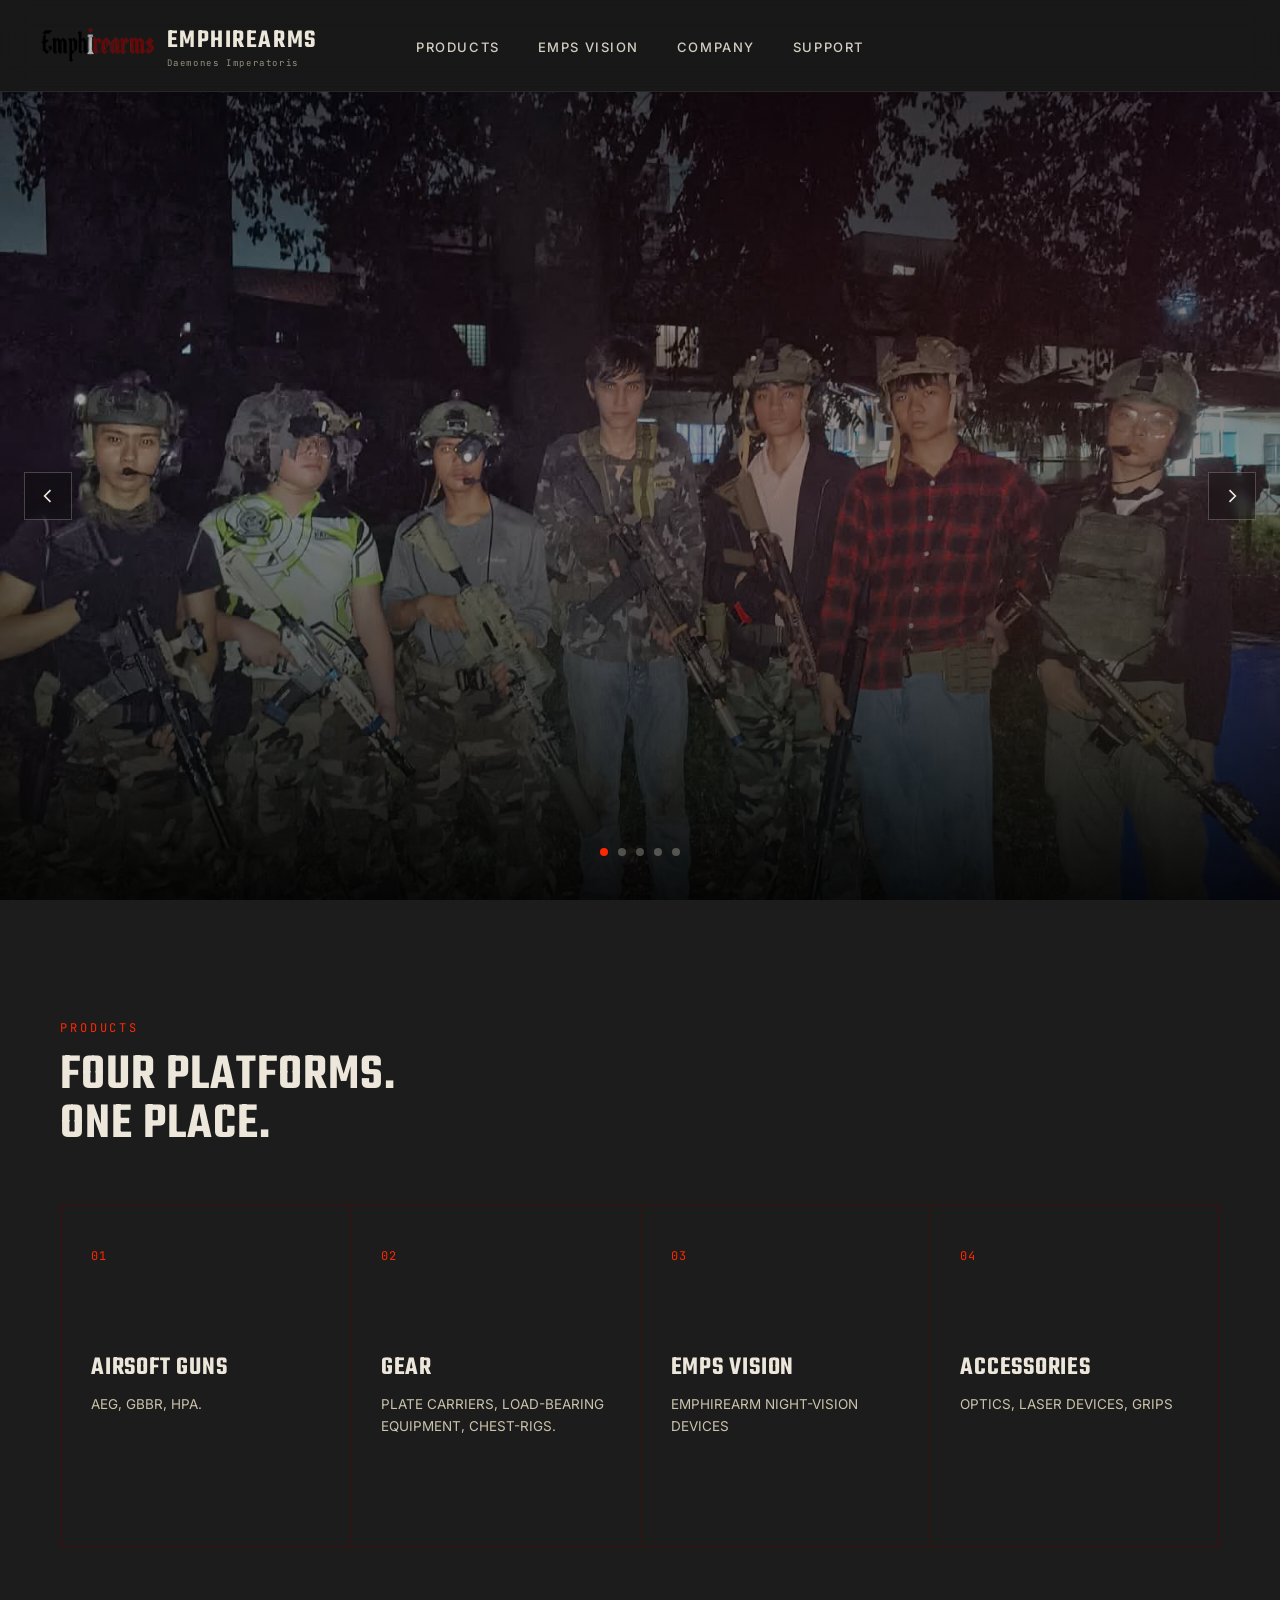
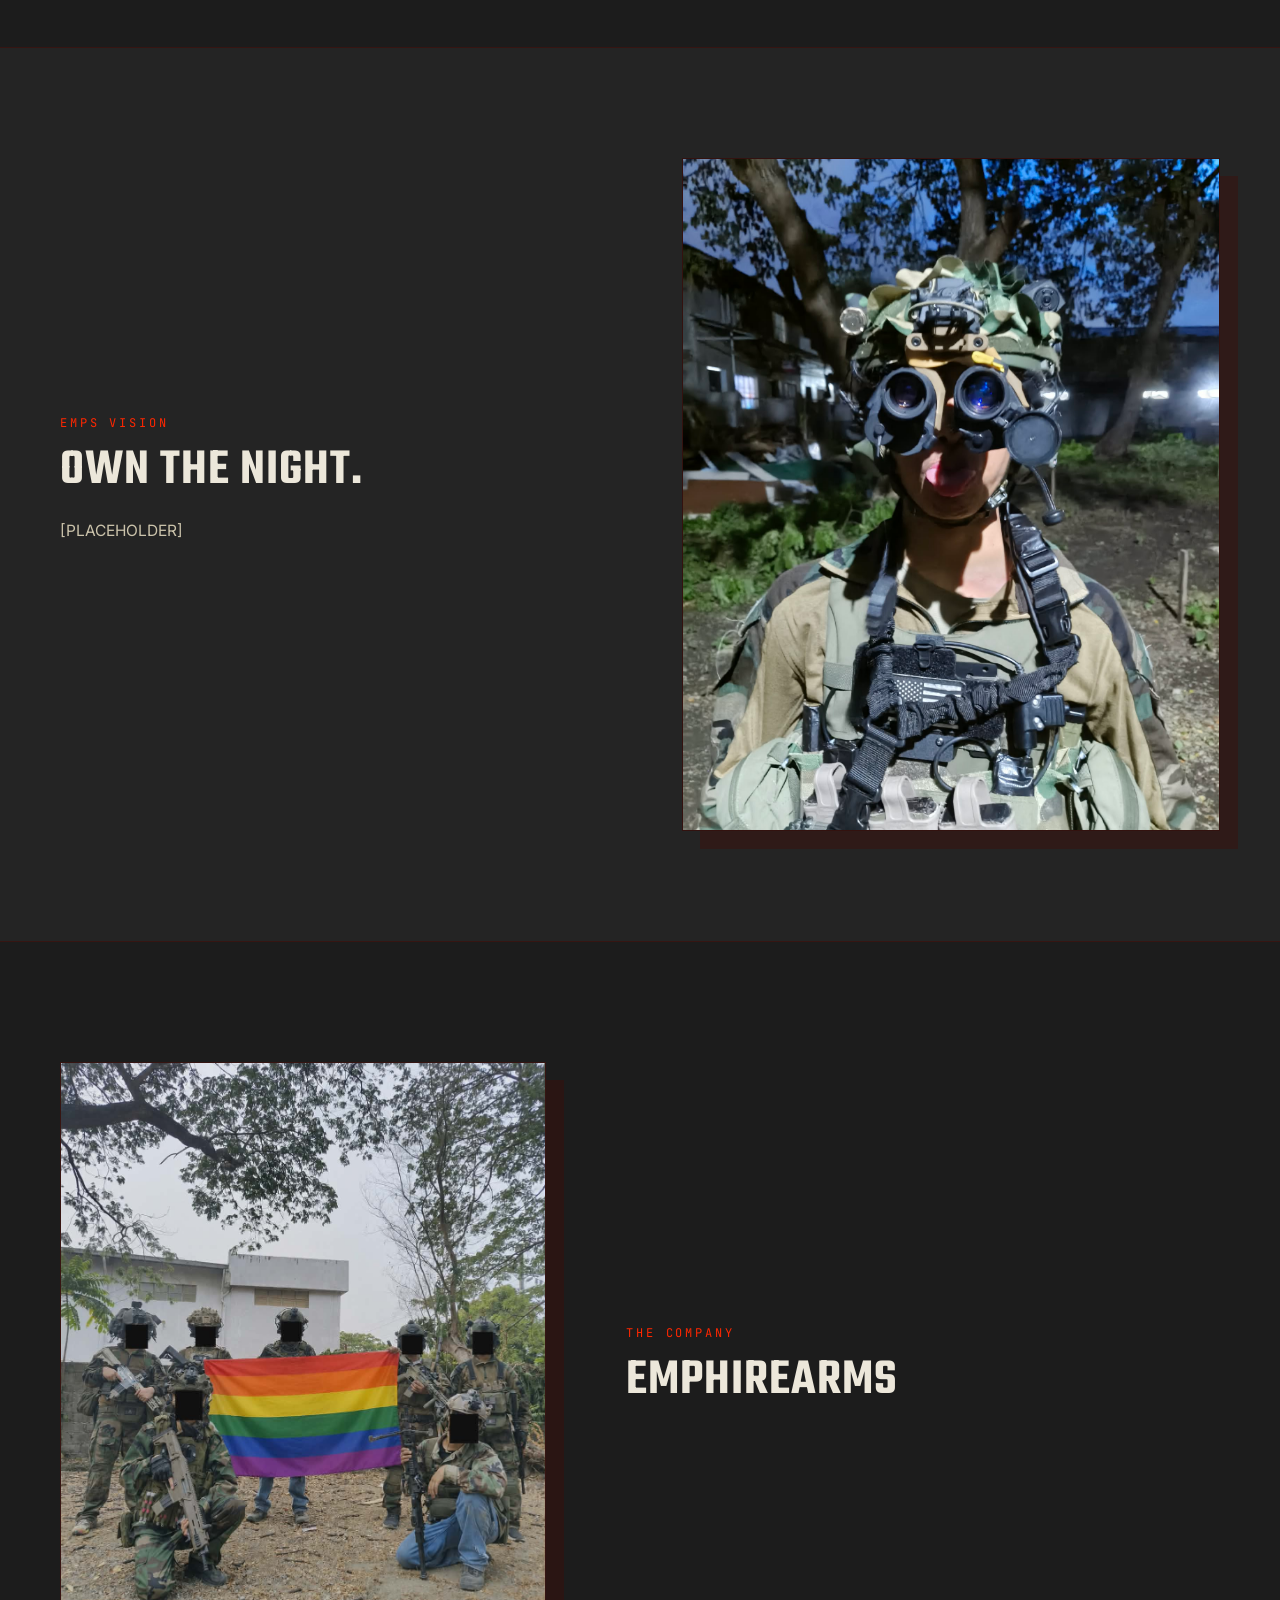
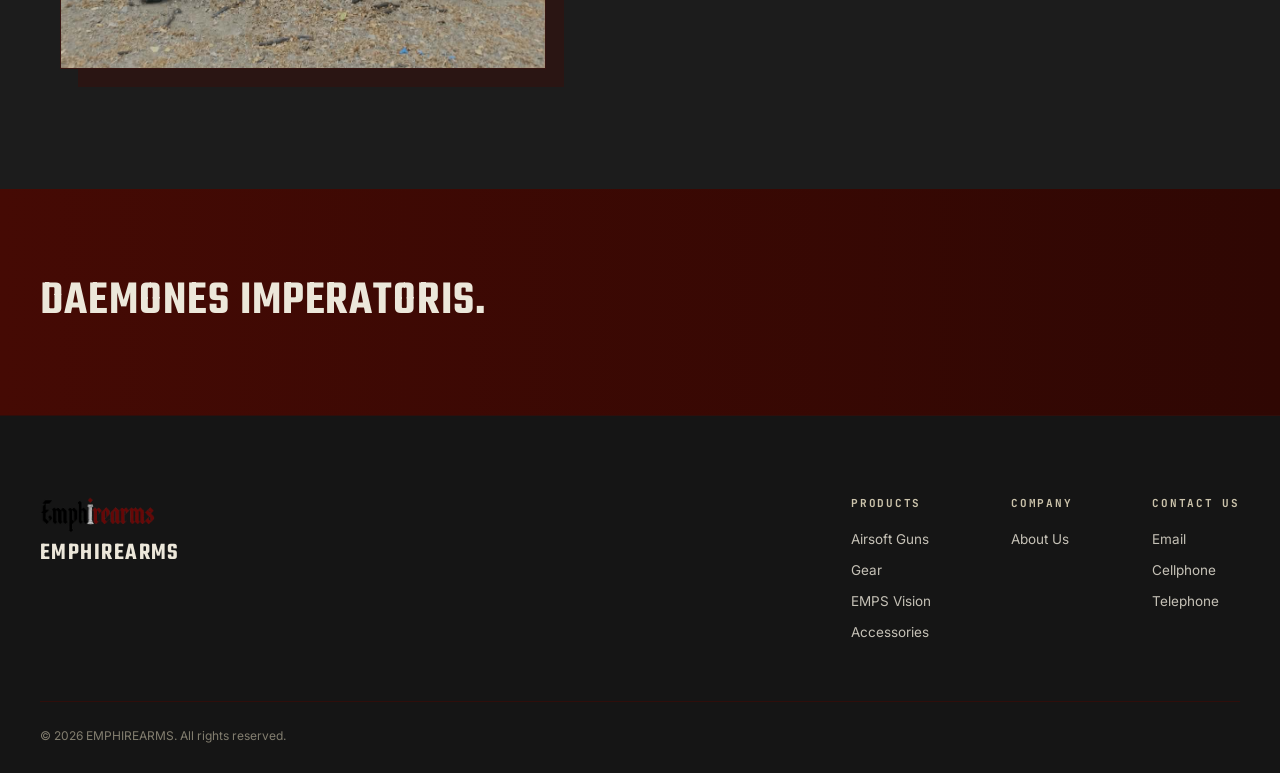
==== commit d3a4698a: "Add files via upload" ====
--- a/index.html
+++ b/index.html
@@ -1,8 +1,7 @@
 <!DOCTYPE html>
-<html lang="en">
-<head>
-<meta charset="UTF-8" />
-<meta name="viewport" content="width=device-width, initial-scale=1.0" />
+<html lang="en"><head><meta charset="UTF-8">
+
+<meta name="viewport" content="width=device-width, initial-scale=1.0">
 <meta http-equiv="Cache-Control" content="no-cache, no-store, must-revalidate">
 <meta http-equiv="Pragma" content="no-cache">
 <meta http-equiv="Expires" content="0">
@@ -11,7 +10,7 @@
   <link rel="icon" type="image/png" href="assets/logo/favicon.png">
 
 <link rel="preconnect" href="https://fonts.googleapis.com">
-<link rel="preconnect" href="https://fonts.gstatic.com" crossorigin>
+<link rel="preconnect" href="https://fonts.gstatic.com" crossorigin="">
 <link href="https://fonts.googleapis.com/css2?family=Teko:wght@400;500;600;700&family=Inter:wght@400;500;600;700&family=JetBrains+Mono:wght@400;500&display=swap" rel="stylesheet">
 
 <script>
@@ -61,10 +60,10 @@
     <span class="active"></span><span></span><span></span><span></span><span></span>
   </div>
   <button class="hero-arrow hero-arrow-prev" id="heroPrev" aria-label="Previous image">
-    <svg viewBox="0 0 24 24" fill="none" stroke="currentColor" stroke-width="2"><path d="M15 5l-7 7 7 7"/></svg>
+    <svg viewBox="0 0 24 24" fill="none" stroke="currentColor" stroke-width="2"><path d="M15 5l-7 7 7 7"></path></svg>
   </button>
   <button class="hero-arrow hero-arrow-next" id="heroNext" aria-label="Next image">
-    <svg viewBox="0 0 24 24" fill="none" stroke="currentColor" stroke-width="2"><path d="M9 5l7 7-7 7"/></svg>
+    <svg viewBox="0 0 24 24" fill="none" stroke="currentColor" stroke-width="2"><path d="M9 5l7 7-7 7"></path></svg>
   </button>
 </header>
 
@@ -75,7 +74,7 @@
         <span class="tag">PRODUCTS</span>
         <h2>FOUR PLATFORMS.<br>ONE PLACE.</h2>
       </div>
-      <p>[PLACEHOLDER]</p>
+      
     </div>
 
     <div class="grid-4">
@@ -85,7 +84,7 @@
         </svg>
         <h3>AIRSOFT GUNS</h3>
         <p>AEG, GBBR, HPA.</p>
-        <span class="more">BROWSE <svg width="14" height="14" viewBox="0 0 24 24" fill="none" stroke="currentColor" stroke-width="2"><path d="M5 12h14M13 6l6 6-6 6"/></svg></span>
+        <span class="more">BROWSE <svg width="14" height="14" viewBox="0 0 24 24" fill="none" stroke="currentColor" stroke-width="2"><path d="M5 12h14M13 6l6 6-6 6"></path></svg></span>
       </a>
 
       <a class="sys-card" href="catalog.html?category=gear">
@@ -94,7 +93,7 @@
         </svg>
         <h3>GEAR</h3>
         <p>PLATE CARRIERS, LOAD-BEARING EQUIPMENT, CHEST-RIGS.</p>
-        <span class="more">BROWSE <svg width="14" height="14" viewBox="0 0 24 24" fill="none" stroke="currentColor" stroke-width="2"><path d="M5 12h14M13 6l6 6-6 6"/></svg></span>
+        <span class="more">BROWSE <svg width="14" height="14" viewBox="0 0 24 24" fill="none" stroke="currentColor" stroke-width="2"><path d="M5 12h14M13 6l6 6-6 6"></path></svg></span>
       </a>
 
       <a class="sys-card" href="catalog.html?category=emps">
@@ -103,7 +102,7 @@
         </svg>
         <h3>EMPS VISION</h3>
         <p>EMPHIREARM NIGHT-VISION DEVICES</p>
-        <span class="more">BROWSE <svg width="14" height="14" viewBox="0 0 24 24" fill="none" stroke="currentColor" stroke-width="2"><path d="M5 12h14M13 6l6 6-6 6"/></svg></span>
+        <span class="more">BROWSE <svg width="14" height="14" viewBox="0 0 24 24" fill="none" stroke="currentColor" stroke-width="2"><path d="M5 12h14M13 6l6 6-6 6"></path></svg></span>
       </a>
 
       <a class="sys-card" href="catalog.html?category=accessories">
@@ -112,7 +111,7 @@
         </svg>
         <h3>ACCESSORIES</h3>
         <p>OPTICS, LASER DEVICES, GRIPS</p>
-        <span class="more">BROWSE  <svg width="14" height="14" viewBox="0 0 24 24" fill="none" stroke="currentColor" stroke-width="2"><path d="M5 12h14M13 6l6 6-6 6"/></svg></span>
+        <span class="more">BROWSE  <svg width="14" height="14" viewBox="0 0 24 24" fill="none" stroke="currentColor" stroke-width="2"><path d="M5 12h14M13 6l6 6-6 6"></path></svg></span>
       </a>
     </div>
   </div>
@@ -129,9 +128,7 @@
     </div>
 
     <div class="media-frame nvg-visual">
-      <img
-        src="assets/emps_vision/emps_vision.jpg" alt="EMP-31s"
-      />
+      <img src="assets/emps_vision/emps_vision.jpg" alt="EMP-31s">
     </div>
   </div>
 </section>
@@ -139,24 +136,22 @@
 <section class="about" id="about">
   <div class="wrap about-inner">
     <div class="media-frame about-visual">
-      <img
-        src="assets/company/company.jpg" alt="Company Members"
-      />
+      <img src="assets/company/company.jpg" alt="Company Members">
       <div class="fr"></div>
     </div>
 
     <div class="about-copy">
       <span class="tag">The Company</span>
       <h2>EMPHIREARMS</h2>
-      <p>[PLACEHOLDER]</p>
-      <p>[PLACEHOLDER]</p>
+      
+      
     </div>
   </div>
 </section>
 
 <section class="cta-strip">
-  <h2>[PLACEHOLDER].</h2>
-  <a class="btn btn-primary" href="#support">CONTACT US</a>
+  <h2>Daemones Imperatoris.</h2>
+  
 </section>
 
 <footer id="support">
@@ -165,39 +160,39 @@
       <div class="foot-brand">
         <img src="assets/logo/logo.png" alt="EMPHIREARMS logo">
         <div class="brand-text">EMPHIREARMS</div>
-        <p>[Placeholder]</p>
+        
       </div>
       <div class="foot-col">
         <h4>Products</h4>
         <ul>
-          <li><a href="#">[PLACEHOLDER]</a></li>
-          <li><a href="#">[PLACEHOLDER]</a></li>
-          <li><a href="#">[PLACEHOLDER]</a></li>
-          <li><a href="#">[PLACEHOLDER]</a></li>
+          <li><a href="catalog.html?category=airsoft">Airsoft Guns</a></li>
+          <li><a href="catalog.html?category=gear">Gear</a></li>
+          <li><a href="catalog.html?category=emps">EMPS Vision</a></li>
+          <li><a href="catalog.html?category=accessories">Accessories</a></li>
         </ul>
       </div>
       <div class="foot-col">
         <h4>Company</h4>
         <ul>
-          <li><a href="#">[PLACEHOLDER]</a></li>
-          <li><a href="#">[PLACEHOLDER]</a></li>
-          <li><a href="#">[PLACEHOLDER]</a></li>
-          <li><a href="#">[PLACEHOLDER]</a></li>
+          <li><a href="#">About Us</a></li>
+          
+          
+          
         </ul>
       </div>
       <div class="foot-col">
-        <h4>Support</h4>
+        <h4>Contact Us</h4>
         <ul>
-          <li><a href="#">[PLACEHOLDER]</a></li>
-          <li><a href="#">[PLACEHOLDER]</a></li>
-          <li><a href="#">[PLACEHOLDER]</a></li>
-          <li><a href="#">[PLACEHOLDER]</a></li>
-        </ul>
+          <li><a>Email</a></li>
+          
+          
+          
+        <li><a>Cellphone</a></li><li><a>Telephone</a></li></ul>
       </div>
     </div>
     <div class="foot-bottom">
       <span>© 2026 EMPHIREARMS. All rights reserved.</span>
-      <span>[PLACEHOLDER]</span>
+      
     </div>
   </div>
 </footer>
@@ -240,5 +235,6 @@
   startAuto();
 </script>
 
-</body>
-</html>
+
+
+</body></html>
--- a/style.css
+++ b/style.css
@@ -143,10 +143,13 @@
   padding:80px 0 30px;
   border-top:1px solid var(--border-red);
 }
+footer .wrap{max-width:none;padding:0 40px;} /* full width, lines up with the nav */
 .foot-grid{
   display:grid;
-  grid-template-columns:1.4fr 1fr 1fr 1fr;
-  gap:50px;
+  grid-template-columns:1fr auto auto auto; /* logo takes the left, link columns sit on the right */
+  column-gap:80px;
+  row-gap:40px;
+  align-items:start;
   padding-bottom:60px;
   border-bottom:1px solid var(--border-red);
 }
@@ -696,7 +699,7 @@
   .grid-4{grid-template-columns:repeat(2,1fr);}
   .nvg-inner,.about-inner{grid-template-columns:1fr;}
   .nvg-visual{justify-self:stretch;}
-  .foot-grid{grid-template-columns:1fr 1fr;}
+  .foot-grid{grid-template-columns:1fr 1fr;column-gap:40px;}
   .hero-specs{display:none;}
 }
 @media(max-width:560px){
--- a/style.css
+++ b/style.css
@@ -143,10 +143,13 @@
   padding:80px 0 30px;
   border-top:1px solid var(--border-red);
 }
+footer .wrap{max-width:none;padding:0 40px;} /* full width, lines up with the nav */
 .foot-grid{
   display:grid;
-  grid-template-columns:1.4fr 1fr 1fr 1fr;
-  gap:50px;
+  grid-template-columns:1fr auto auto auto; /* logo takes the left, link columns sit on the right */
+  column-gap:80px;
+  row-gap:40px;
+  align-items:start;
   padding-bottom:60px;
   border-bottom:1px solid var(--border-red);
 }
@@ -696,7 +699,7 @@
   .grid-4{grid-template-columns:repeat(2,1fr);}
   .nvg-inner,.about-inner{grid-template-columns:1fr;}
   .nvg-visual{justify-self:stretch;}
-  .foot-grid{grid-template-columns:1fr 1fr;}
+  .foot-grid{grid-template-columns:1fr 1fr;column-gap:40px;}
   .hero-specs{display:none;}
 }
 @media(max-width:560px){
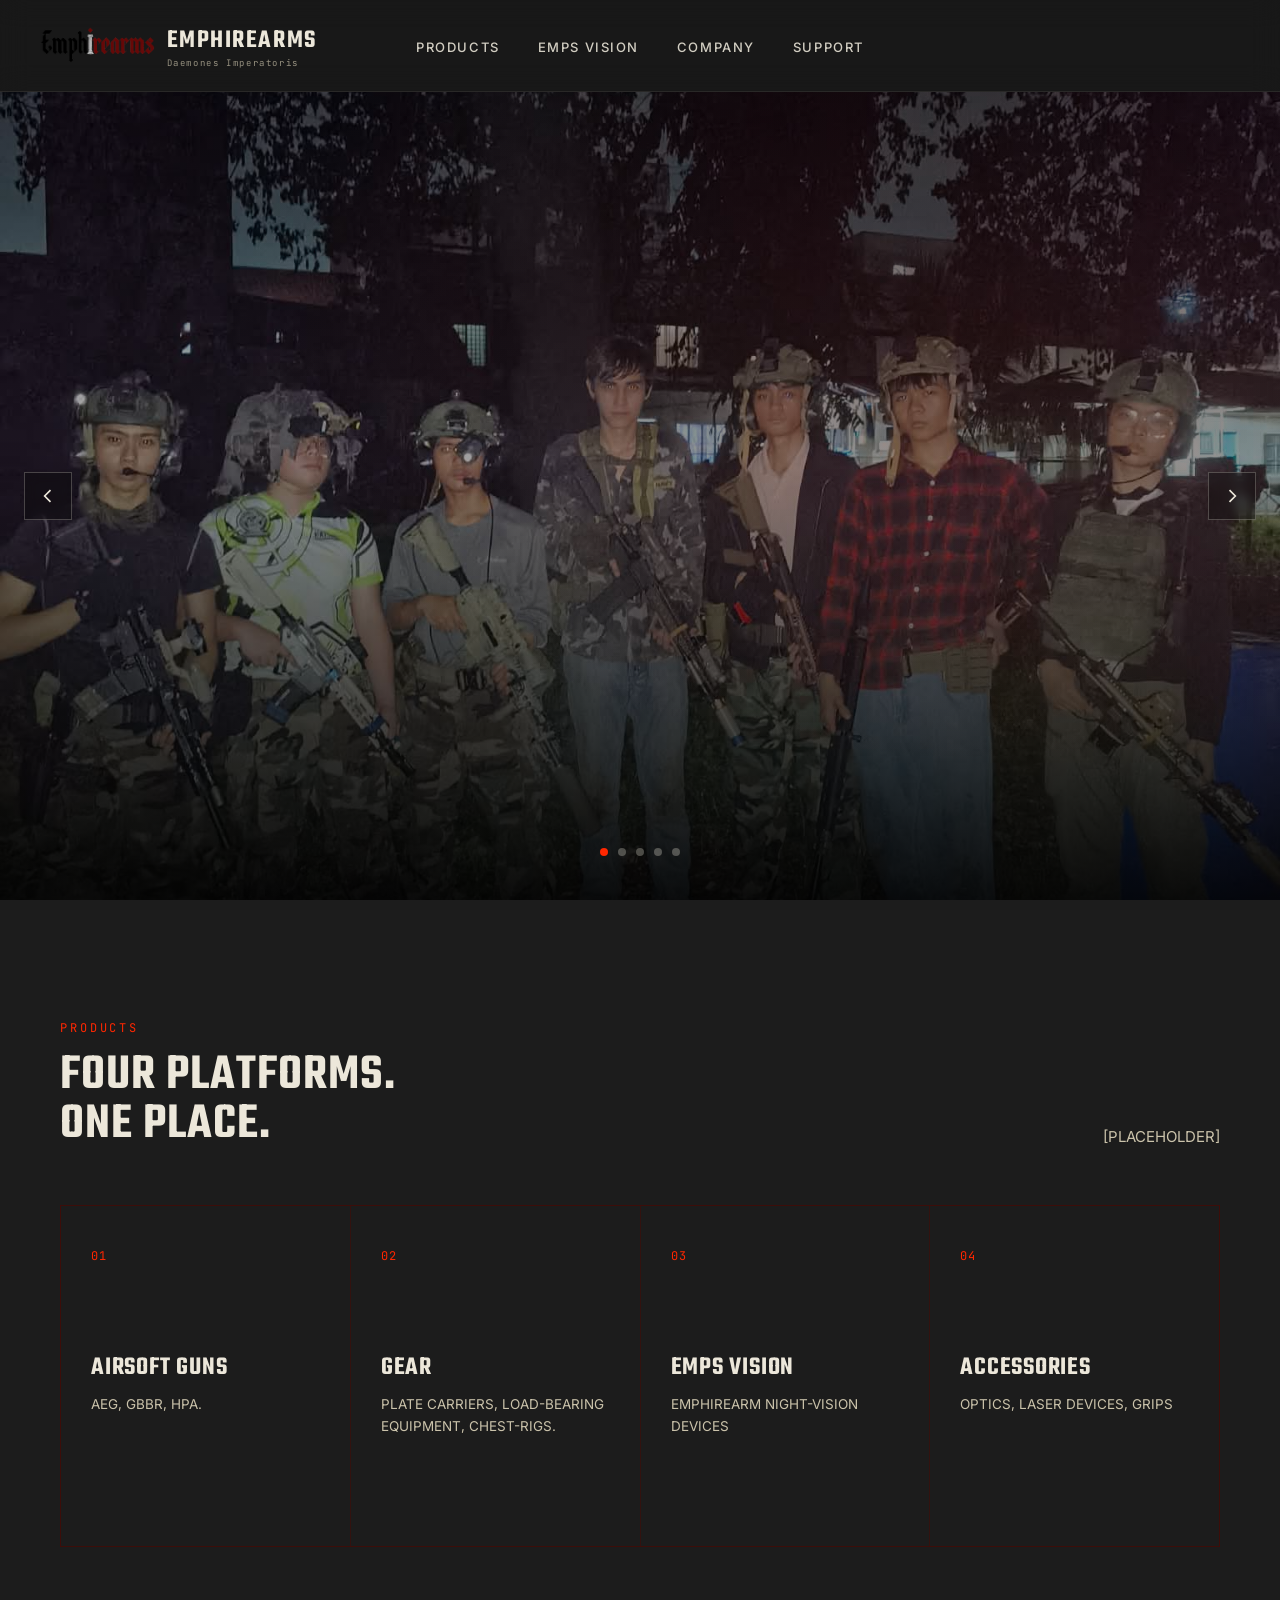
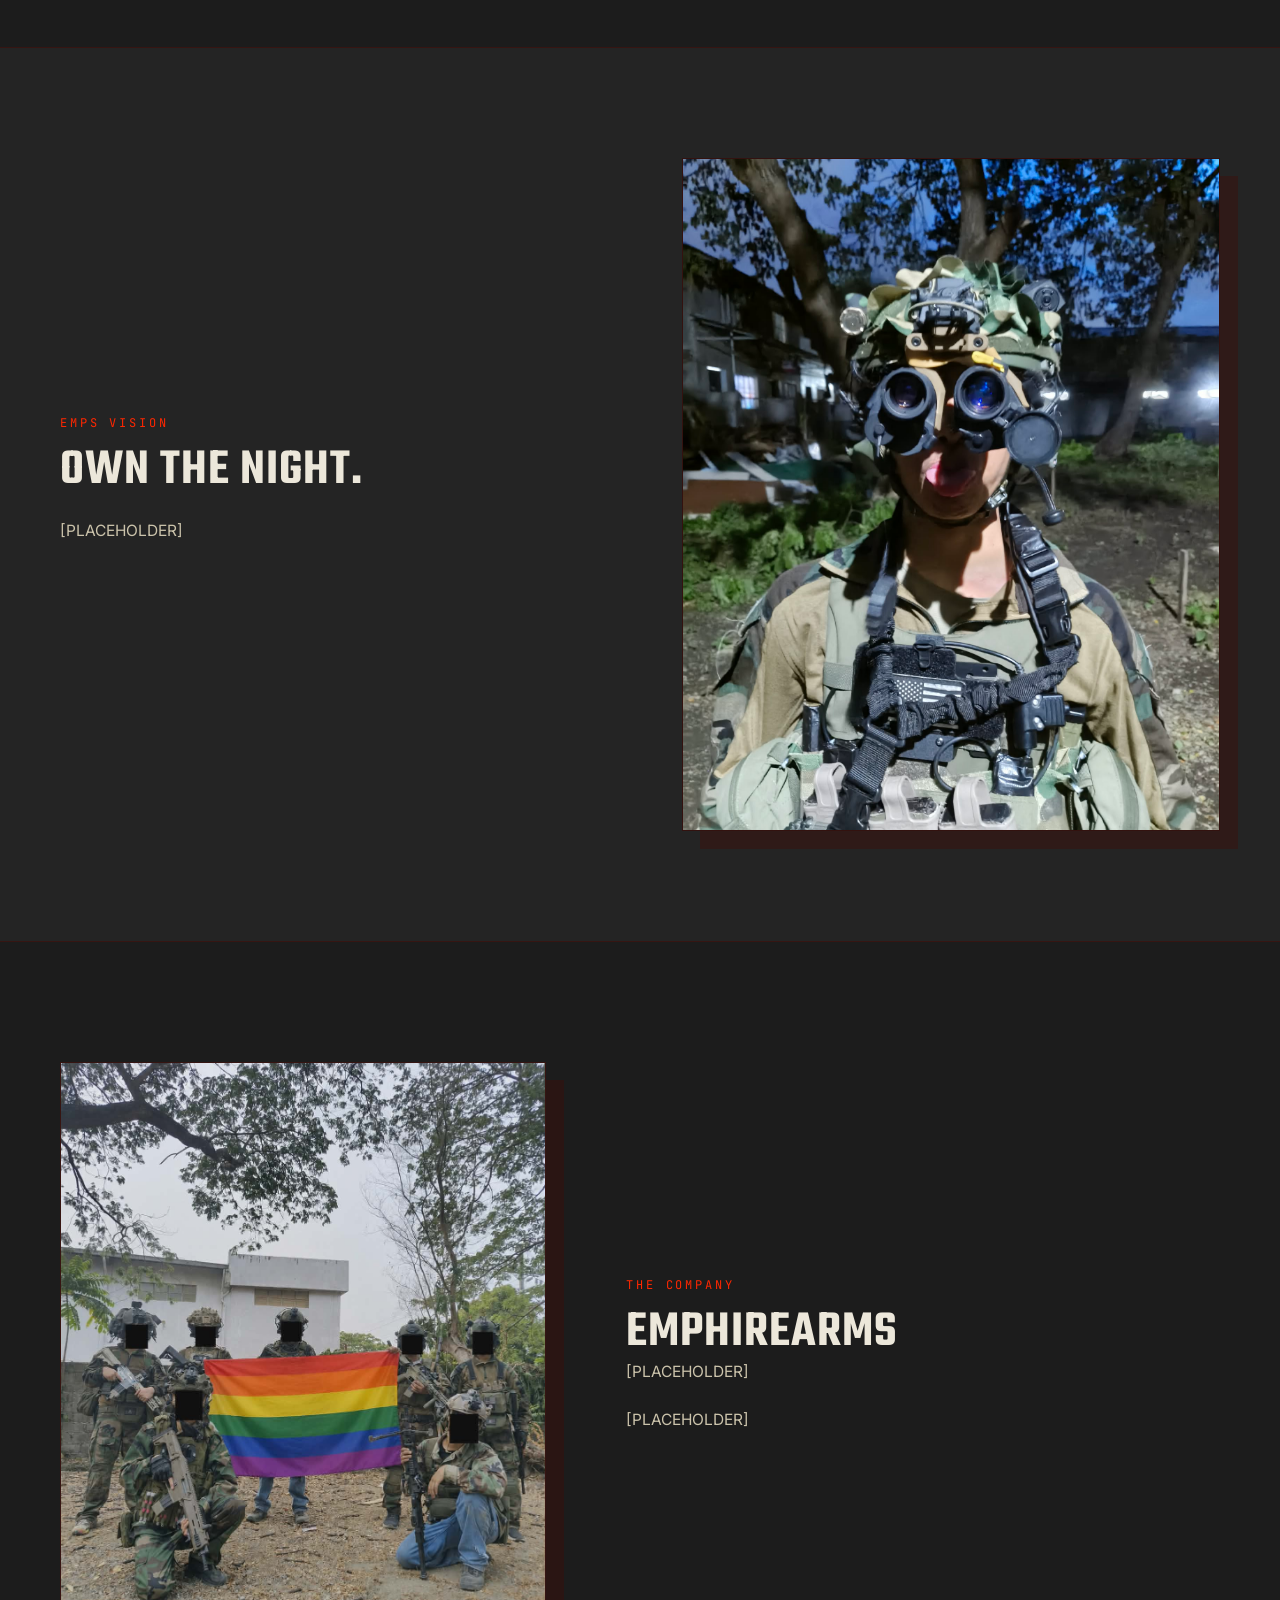
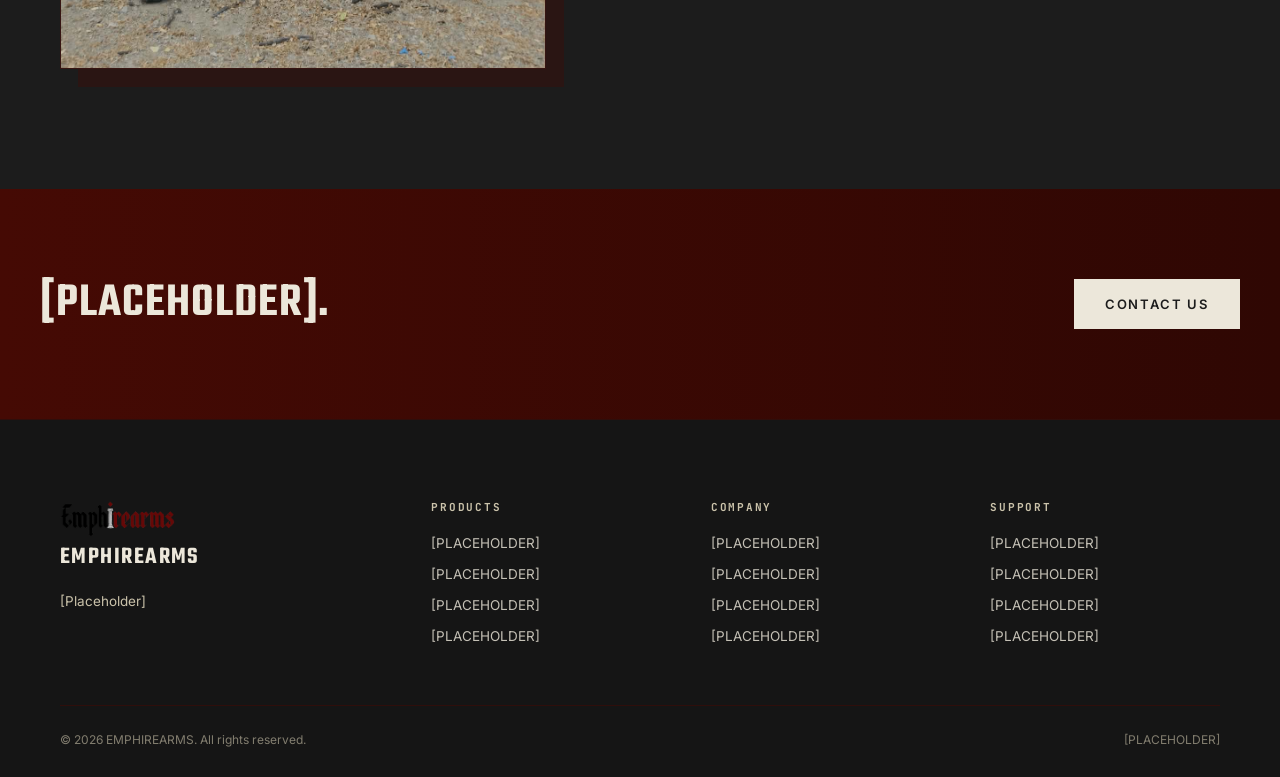
==== commit 6c4cf497: "v3" ====
--- a/index.html
+++ b/index.html
@@ -1,240 +1,247 @@
-<!DOCTYPE html>
-<html lang="en"><head><meta charset="UTF-8">
-
-<meta name="viewport" content="width=device-width, initial-scale=1.0">
-<meta http-equiv="Cache-Control" content="no-cache, no-store, must-revalidate">
-<meta http-equiv="Pragma" content="no-cache">
-<meta http-equiv="Expires" content="0">
-
-<title>EMPHIREARMS</title>
-  <link rel="icon" type="image/png" href="assets/logo/favicon.png">
-
-<link rel="preconnect" href="https://fonts.googleapis.com">
-<link rel="preconnect" href="https://fonts.gstatic.com" crossorigin="">
-<link href="https://fonts.googleapis.com/css2?family=Teko:wght@400;500;600;700&family=Inter:wght@400;500;600;700&family=JetBrains+Mono:wght@400;500&display=swap" rel="stylesheet">
-
-<script>
-  document.write('<link rel="stylesheet" href="style.css?v=' + Date.now() + '">');
-</script>
-<noscript><link rel="stylesheet" href="style.css"></noscript>
-</head>
-<body>
-
-<nav id="siteNav">
-  <div class="brand">
-    <img src="assets/logo/logo.png" alt="EMPHIREARMS logo">
-    <div>
-      <div class="brand-text">EMPHIREARMS</div>
-      <span class="brand-sub">Daemones Imperatoris</span>
-    </div>
-  </div>
-  <ul class="nav-links">
-    <li><a href="#systems">PRODUCTS</a></li>
-    <li><a href="#nvg">EMPS VISION</a></li>
-    <li><a href="#about">COMPANY</a></li>
-    <li><a href="#support">SUPPORT</a></li>
-  </ul>
-  <div class="nav-right">
-  </div>
-</nav>
-
-<header class="hero">
-  <div class="hero-slides" id="heroSlides">
-    <div class="hero-slide active">
-  <img src="assets/hero/img_1.jpg" alt="Hero image 1">
-    </div>
-    <div class="hero-slide">
-      <img src="assets/hero/img_2.jpg" alt="Hero image 2">
-    </div>
-    <div class="hero-slide">
-      <img src="assets/hero/img_3.jpg" alt="Hero image 3">
-    </div>
-    <div class="hero-slide">
-      <img src="assets/hero/img_4.jpg" alt="Hero image 4">
-    </div>
-    <div class="hero-slide">
-      <img src="assets/hero/img_5.jpg" alt="Hero image 5">
-    </div>
-  </div>
-  <div class="hero-dots" aria-hidden="true">
-    <span class="active"></span><span></span><span></span><span></span><span></span>
-  </div>
-  <button class="hero-arrow hero-arrow-prev" id="heroPrev" aria-label="Previous image">
-    <svg viewBox="0 0 24 24" fill="none" stroke="currentColor" stroke-width="2"><path d="M15 5l-7 7 7 7"></path></svg>
-  </button>
-  <button class="hero-arrow hero-arrow-next" id="heroNext" aria-label="Next image">
-    <svg viewBox="0 0 24 24" fill="none" stroke="currentColor" stroke-width="2"><path d="M9 5l7 7-7 7"></path></svg>
-  </button>
-</header>
-
-<section class="systems" id="systems">
-  <div class="wrap">
-    <div class="section-head">
-      <div>
-        <span class="tag">PRODUCTS</span>
-        <h2>FOUR PLATFORMS.<br>ONE PLACE.</h2>
-      </div>
-      
-    </div>
-
-    <div class="grid-4">
-      <a class="sys-card" href="catalog.html?category=airsoft">
-        <span class="sys-num">01</span>
-        <svg class="icon" viewBox="0 0 48 48" fill="none" stroke="currentColor" stroke-width="1.4">
-        </svg>
-        <h3>AIRSOFT GUNS</h3>
-        <p>AEG, GBBR, HPA.</p>
-        <span class="more">BROWSE <svg width="14" height="14" viewBox="0 0 24 24" fill="none" stroke="currentColor" stroke-width="2"><path d="M5 12h14M13 6l6 6-6 6"></path></svg></span>
-      </a>
-
-      <a class="sys-card" href="catalog.html?category=gear">
-        <span class="sys-num">02</span>
-        <svg class="icon" viewBox="0 0 48 48" fill="none" stroke="currentColor" stroke-width="1.4">
-        </svg>
-        <h3>GEAR</h3>
-        <p>PLATE CARRIERS, LOAD-BEARING EQUIPMENT, CHEST-RIGS.</p>
-        <span class="more">BROWSE <svg width="14" height="14" viewBox="0 0 24 24" fill="none" stroke="currentColor" stroke-width="2"><path d="M5 12h14M13 6l6 6-6 6"></path></svg></span>
-      </a>
-
-      <a class="sys-card" href="catalog.html?category=emps">
-        <span class="sys-num">03</span>
-        <svg class="icon" viewBox="0 0 48 48" fill="none" stroke="currentColor" stroke-width="1.4">
-        </svg>
-        <h3>EMPS VISION</h3>
-        <p>EMPHIREARM NIGHT-VISION DEVICES</p>
-        <span class="more">BROWSE <svg width="14" height="14" viewBox="0 0 24 24" fill="none" stroke="currentColor" stroke-width="2"><path d="M5 12h14M13 6l6 6-6 6"></path></svg></span>
-      </a>
-
-      <a class="sys-card" href="catalog.html?category=accessories">
-        <span class="sys-num">04</span>
-        <svg class="icon" viewBox="0 0 48 48" fill="none" stroke="currentColor" stroke-width="1.4">
-        </svg>
-        <h3>ACCESSORIES</h3>
-        <p>OPTICS, LASER DEVICES, GRIPS</p>
-        <span class="more">BROWSE  <svg width="14" height="14" viewBox="0 0 24 24" fill="none" stroke="currentColor" stroke-width="2"><path d="M5 12h14M13 6l6 6-6 6"></path></svg></span>
-      </a>
-    </div>
-  </div>
-</section>
-
-
-
-<section class="nvg-section" id="nvg">
-  <div class="wrap nvg-inner">
-    <div class="nvg-copy">
-      <span class="tag">EMPS VISION</span>
-      <h2>OWN THE NIGHT.</h2>
-      <p>[PLACEHOLDER]</p>
-    </div>
-
-    <div class="media-frame nvg-visual">
-      <img src="assets/emps_vision/emps_vision.jpg" alt="EMP-31s">
-    </div>
-  </div>
-</section>
-
-<section class="about" id="about">
-  <div class="wrap about-inner">
-    <div class="media-frame about-visual">
-      <img src="assets/company/company.jpg" alt="Company Members">
-      <div class="fr"></div>
-    </div>
-
-    <div class="about-copy">
-      <span class="tag">The Company</span>
-      <h2>EMPHIREARMS</h2>
-      
-      
-    </div>
-  </div>
-</section>
-
-<section class="cta-strip">
-  <h2>Daemones Imperatoris.</h2>
-  
-</section>
-
-<footer id="support">
-  <div class="wrap">
-    <div class="foot-grid">
-      <div class="foot-brand">
-        <img src="assets/logo/logo.png" alt="EMPHIREARMS logo">
-        <div class="brand-text">EMPHIREARMS</div>
-        
-      </div>
-      <div class="foot-col">
-        <h4>Products</h4>
-        <ul>
-          <li><a href="catalog.html?category=airsoft">Airsoft Guns</a></li>
-          <li><a href="catalog.html?category=gear">Gear</a></li>
-          <li><a href="catalog.html?category=emps">EMPS Vision</a></li>
-          <li><a href="catalog.html?category=accessories">Accessories</a></li>
-        </ul>
-      </div>
-      <div class="foot-col">
-        <h4>Company</h4>
-        <ul>
-          <li><a href="#">About Us</a></li>
-          
-          
-          
-        </ul>
-      </div>
-      <div class="foot-col">
-        <h4>Contact Us</h4>
-        <ul>
-          <li><a>Email</a></li>
-          
-          
-          
-        <li><a>Cellphone</a></li><li><a>Telephone</a></li></ul>
-      </div>
-    </div>
-    <div class="foot-bottom">
-      <span>© 2026 EMPHIREARMS. All rights reserved.</span>
-      
-    </div>
-  </div>
-</footer>
-
-<script>
-  const nav = document.getElementById('siteNav');
-
-  window.addEventListener('scroll', () => {
-    if (window.scrollY > 60) nav.classList.add('solid');
-    else nav.classList.remove('solid');
-  });
-
-  const dots = document.querySelectorAll('.hero-dots span');
-  const slides = document.querySelectorAll('.hero-slide');
-  let dotIndex = 0;
-  let autoTimer;
-
-  function showSlide(i) {
-    dots[dotIndex].classList.remove('active');
-    slides[dotIndex].classList.remove('active');
-    dotIndex = (i + dots.length) % dots.length;
-    dots[dotIndex].classList.add('active');
-    slides[dotIndex].classList.add('active');
-  }
-
-  function startAuto() {
-    clearInterval(autoTimer);
-    autoTimer = setInterval(() => showSlide(dotIndex + 1), 3200);
-  }
-
-  document.getElementById('heroPrev').addEventListener('click', () => {
-    showSlide(dotIndex - 1);
-    startAuto();
-  });
-  document.getElementById('heroNext').addEventListener('click', () => {
-    showSlide(dotIndex + 1);
-    startAuto();
-  });
-
-  startAuto();
-</script>
-
-
-
-</body></html>+<!DOCTYPE html>
+<html lang="en">
+<head>
+<meta charset="UTF-8" />
+<meta name="viewport" content="width=device-width, initial-scale=1.0" />
+<meta http-equiv="Cache-Control" content="no-cache, no-store, must-revalidate">
+<meta http-equiv="Pragma" content="no-cache">
+<meta http-equiv="Expires" content="0">
+
+<title>EMPHIREARMS</title>
+  <link rel="icon" type="image/png" href="assets/logo/favicon.png">
+
+<link rel="preconnect" href="https://fonts.googleapis.com">
+<link rel="preconnect" href="https://fonts.gstatic.com" crossorigin>
+<link href="https://fonts.googleapis.com/css2?family=Teko:wght@400;500;600;700&family=Inter:wght@400;500;600;700&family=JetBrains+Mono:wght@400;500&display=swap" rel="stylesheet">
+
+<script>
+  // Always fetch a fresh copy of the stylesheet on every page load
+  document.write('<link rel="stylesheet" href="style.css?v=' + Date.now() + '">');
+</script>
+<noscript><link rel="stylesheet" href="style.css"></noscript>
+</head>
+<body>
+
+<nav id="siteNav">
+  <div class="brand">
+    <img src="assets/logo/logo.png" alt="EMPHIREARMS logo">
+    <div>
+      <div class="brand-text">EMPHIREARMS</div>
+      <span class="brand-sub">Daemones Imperatoris</span>
+    </div>
+  </div>
+  <ul class="nav-links">
+    <li><a href="#systems">PRODUCTS</a></li>
+    <li><a href="#nvg">EMPS VISION</a></li>
+    <li><a href="#about">COMPANY</a></li>
+    <li><a href="#support">SUPPORT</a></li>
+  </ul>
+  <div class="nav-right">
+  </div>
+</nav>
+
+<header class="hero">
+  <div class="hero-slides" id="heroSlides">
+    <div class="hero-slide active">
+  <img src="assets/hero/img_1.jpg" alt="Hero image 1">
+    </div>
+    <div class="hero-slide">
+      <img src="assets/hero/img_2.jpg" alt="Hero image 2">
+    </div>
+    <div class="hero-slide">
+      <img src="assets/hero/img_3.jpg" alt="Hero image 3">
+    </div>
+    <div class="hero-slide">
+      <img src="assets/hero/img_4.jpg" alt="Hero image 4">
+    </div>
+    <div class="hero-slide">
+      <img src="assets/hero/img_5.jpg" alt="Hero image 5">
+    </div>
+  </div>
+  <div class="hero-dots" aria-hidden="true">
+    <span class="active"></span><span></span><span></span><span></span><span></span>
+  </div>
+  <button class="hero-arrow hero-arrow-prev" id="heroPrev" aria-label="Previous image">
+    <svg viewBox="0 0 24 24" fill="none" stroke="currentColor" stroke-width="2"><path d="M15 5l-7 7 7 7"/></svg>
+  </button>
+  <button class="hero-arrow hero-arrow-next" id="heroNext" aria-label="Next image">
+    <svg viewBox="0 0 24 24" fill="none" stroke="currentColor" stroke-width="2"><path d="M9 5l7 7-7 7"/></svg>
+  </button>
+</header>
+
+<section class="systems" id="systems">
+  <div class="wrap">
+    <div class="section-head">
+      <div>
+        <span class="tag">PRODUCTS</span>
+        <h2>FOUR PLATFORMS.<br>ONE PLACE.</h2>
+      </div>
+      <p>[PLACEHOLDER]</p>
+    </div>
+
+    <div class="grid-4">
+      <a class="sys-card" href="catalog.html?category=airsoft-guns">
+        <span class="sys-num">01</span>
+        <svg class="icon" viewBox="0 0 48 48" fill="none" stroke="currentColor" stroke-width="1.4">
+        </svg>
+        <h3>AIRSOFT GUNS</h3>
+        <p>AEG, GBBR, HPA.</p>
+        <span class="more">BROWSE <svg width="14" height="14" viewBox="0 0 24 24" fill="none" stroke="currentColor" stroke-width="2"><path d="M5 12h14M13 6l6 6-6 6"/></svg></span>
+      </a>
+
+      <a class="sys-card" href="catalog.html?category=gear">
+        <span class="sys-num">02</span>
+        <svg class="icon" viewBox="0 0 48 48" fill="none" stroke="currentColor" stroke-width="1.4">
+        </svg>
+        <h3>GEAR</h3>
+        <p>PLATE CARRIERS, LOAD-BEARING EQUIPMENT, CHEST-RIGS.</p>
+        <span class="more">BROWSE <svg width="14" height="14" viewBox="0 0 24 24" fill="none" stroke="currentColor" stroke-width="2"><path d="M5 12h14M13 6l6 6-6 6"/></svg></span>
+      </a>
+
+      <a class="sys-card" href="catalog.html?category=emps-vision">
+        <span class="sys-num">03</span>
+        <svg class="icon" viewBox="0 0 48 48" fill="none" stroke="currentColor" stroke-width="1.4">
+        </svg>
+        <h3>EMPS VISION</h3>
+        <p>EMPHIREARM NIGHT-VISION DEVICES</p>
+        <span class="more">BROWSE <svg width="14" height="14" viewBox="0 0 24 24" fill="none" stroke="currentColor" stroke-width="2"><path d="M5 12h14M13 6l6 6-6 6"/></svg></span>
+      </a>
+
+      <a class="sys-card" href="catalog.html?category=accessories">
+        <span class="sys-num">04</span>
+        <svg class="icon" viewBox="0 0 48 48" fill="none" stroke="currentColor" stroke-width="1.4">
+        </svg>
+        <h3>ACCESSORIES</h3>
+        <p>OPTICS, LASER DEVICES, GRIPS</p>
+        <span class="more">BROWSE  <svg width="14" height="14" viewBox="0 0 24 24" fill="none" stroke="currentColor" stroke-width="2"><path d="M5 12h14M13 6l6 6-6 6"/></svg></span>
+      </a>
+    </div>
+  </div>
+</section>
+
+
+
+<section class="nvg-section" id="nvg">
+  <div class="wrap nvg-inner">
+    <div class="nvg-copy">
+      <span class="tag">EMPS VISION</span>
+      <h2>OWN THE NIGHT.</h2>
+      <p>[PLACEHOLDER]</p>
+    </div>
+
+    <div class="media-frame nvg-visual">
+      <img
+        img src="assets/emps_vision/emps_vision.jpg" alt="EMP-31s"
+      />
+    </div>
+  </div>
+</section>
+
+<section class="about" id="about">
+  <div class="wrap about-inner">
+    <div class="media-frame about-visual">
+      <img
+        img src="assets/company/company.jpg" alt="Company Members"
+      />
+      <div class="fr"></div>
+    </div>
+
+    <div class="about-copy">
+      <span class="tag">The Company</span>
+      <h2>EMPHIREARMS</h2>
+      <p>[PLACEHOLDER]</p>
+      <p>[PLACEHOLDER]</p>
+    </div>
+  </div>
+</section>
+
+<section class="cta-strip">
+  <h2>[PLACEHOLDER].</h2>
+  <a class="btn btn-primary" href="#support">CONTACT US</a>
+</section>
+
+<footer id="support">
+  <div class="wrap">
+    <div class="foot-grid">
+      <div class="foot-brand">
+        <img src="assets/logo/logo.png" alt="EMPHIREARMS logo">
+        <div class="brand-text">EMPHIREARMS</div>
+        <p>[Placeholder]</p>
+      </div>
+      <div class="foot-col">
+        <h4>Products</h4>
+        <ul>
+          <li><a href="#">[PLACEHOLDER]</a></li>
+          <li><a href="#">[PLACEHOLDER]</a></li>
+          <li><a href="#">[PLACEHOLDER]</a></li>
+          <li><a href="#">[PLACEHOLDER]</a></li>
+        </ul>
+      </div>
+      <div class="foot-col">
+        <h4>Company</h4>
+        <ul>
+          <li><a href="#">[PLACEHOLDER]</a></li>
+          <li><a href="#">[PLACEHOLDER]</a></li>
+          <li><a href="#">[PLACEHOLDER]</a></li>
+          <li><a href="#">[PLACEHOLDER]</a></li>
+        </ul>
+      </div>
+      <div class="foot-col">
+        <h4>Support</h4>
+        <ul>
+          <li><a href="#">[PLACEHOLDER]</a></li>
+          <li><a href="#">[PLACEHOLDER]</a></li>
+          <li><a href="#">[PLACEHOLDER]</a></li>
+          <li><a href="#">[PLACEHOLDER]</a></li>
+        </ul>
+      </div>
+    </div>
+    <div class="foot-bottom">
+      <span>© 2026 EMPHIREARMS. All rights reserved.</span>
+      <span>[PLACEHOLDER]</span>
+    </div>
+  </div>
+</footer>
+
+<script>
+  const nav = document.getElementById('siteNav');
+
+  window.addEventListener('scroll', () => {
+    if (window.scrollY > 60) nav.classList.add('solid');
+    else nav.classList.remove('solid');
+  });
+
+  const dots = document.querySelectorAll('.hero-dots span');
+  const slides = document.querySelectorAll('.hero-slide');
+  let dotIndex = 0;
+  let autoTimer;
+
+  function showSlide(i) {
+    dots[dotIndex].classList.remove('active');
+    slides[dotIndex].classList.remove('active');
+    dotIndex = (i + dots.length) % dots.length;
+    dots[dotIndex].classList.add('active');
+    slides[dotIndex].classList.add('active');
+  }
+
+  // Keeps cycling automatically; restarted after a manual click
+  // so the slide doesn't change right after the user picks one.
+  function startAuto() {
+    clearInterval(autoTimer);
+    autoTimer = setInterval(() => showSlide(dotIndex + 1), 3200);
+  }
+
+  document.getElementById('heroPrev').addEventListener('click', () => {
+    showSlide(dotIndex - 1);
+    startAuto();
+  });
+  document.getElementById('heroNext').addEventListener('click', () => {
+    showSlide(dotIndex + 1);
+    startAuto();
+  });
+
+  startAuto();
+</script>
+
+</body>
+</html>
--- a/style.css
+++ b/style.css
@@ -143,13 +143,10 @@
   padding:80px 0 30px;
   border-top:1px solid var(--border-red);
 }
-footer .wrap{max-width:none;padding:0 40px;} /* full width, lines up with the nav */
 .foot-grid{
   display:grid;
-  grid-template-columns:1fr auto auto auto; /* logo takes the left, link columns sit on the right */
-  column-gap:80px;
-  row-gap:40px;
-  align-items:start;
+  grid-template-columns:1.4fr 1fr 1fr 1fr;
+  gap:50px;
   padding-bottom:60px;
   border-bottom:1px solid var(--border-red);
 }
@@ -699,7 +696,7 @@
   .grid-4{grid-template-columns:repeat(2,1fr);}
   .nvg-inner,.about-inner{grid-template-columns:1fr;}
   .nvg-visual{justify-self:stretch;}
-  .foot-grid{grid-template-columns:1fr 1fr;column-gap:40px;}
+  .foot-grid{grid-template-columns:1fr 1fr;}
   .hero-specs{display:none;}
 }
 @media(max-width:560px){
@@ -716,19 +713,3 @@
   .page-head{margin-top:78px;padding:50px 0 34px;}
   .page-catalog .brand-sub{display:none;}
 }
-
-/* ---------- CATALOG CATEGORY FILTER ---------- */
-.filters{display:flex;flex-wrap:wrap;gap:10px;margin-top:26px;}
-.filters a{
-  font-family:'JetBrains Mono',monospace;
-  font-size:12px;
-  letter-spacing:.1em;
-  text-transform:uppercase;
-  color:var(--text-primary);
-  padding:9px 16px;
-  border:1px solid var(--border-red);
-  background:var(--bg-panel);
-  transition:border-color .18s ease, background .18s ease;
-}
-.filters a:hover{border-color:var(--accent-red-bright);}
-.filters a.active{background:var(--accent-red-bright);border-color:var(--accent-red-bright);color:#fff;}
--- a/style.css
+++ b/style.css
@@ -143,13 +143,10 @@
   padding:80px 0 30px;
   border-top:1px solid var(--border-red);
 }
-footer .wrap{max-width:none;padding:0 40px;} /* full width, lines up with the nav */
 .foot-grid{
   display:grid;
-  grid-template-columns:1fr auto auto auto; /* logo takes the left, link columns sit on the right */
-  column-gap:80px;
-  row-gap:40px;
-  align-items:start;
+  grid-template-columns:1.4fr 1fr 1fr 1fr;
+  gap:50px;
   padding-bottom:60px;
   border-bottom:1px solid var(--border-red);
 }
@@ -699,7 +696,7 @@
   .grid-4{grid-template-columns:repeat(2,1fr);}
   .nvg-inner,.about-inner{grid-template-columns:1fr;}
   .nvg-visual{justify-self:stretch;}
-  .foot-grid{grid-template-columns:1fr 1fr;column-gap:40px;}
+  .foot-grid{grid-template-columns:1fr 1fr;}
   .hero-specs{display:none;}
 }
 @media(max-width:560px){
@@ -716,19 +713,3 @@
   .page-head{margin-top:78px;padding:50px 0 34px;}
   .page-catalog .brand-sub{display:none;}
 }
-
-/* ---------- CATALOG CATEGORY FILTER ---------- */
-.filters{display:flex;flex-wrap:wrap;gap:10px;margin-top:26px;}
-.filters a{
-  font-family:'JetBrains Mono',monospace;
-  font-size:12px;
-  letter-spacing:.1em;
-  text-transform:uppercase;
-  color:var(--text-primary);
-  padding:9px 16px;
-  border:1px solid var(--border-red);
-  background:var(--bg-panel);
-  transition:border-color .18s ease, background .18s ease;
-}
-.filters a:hover{border-color:var(--accent-red-bright);}
-.filters a.active{background:var(--accent-red-bright);border-color:var(--accent-red-bright);color:#fff;}
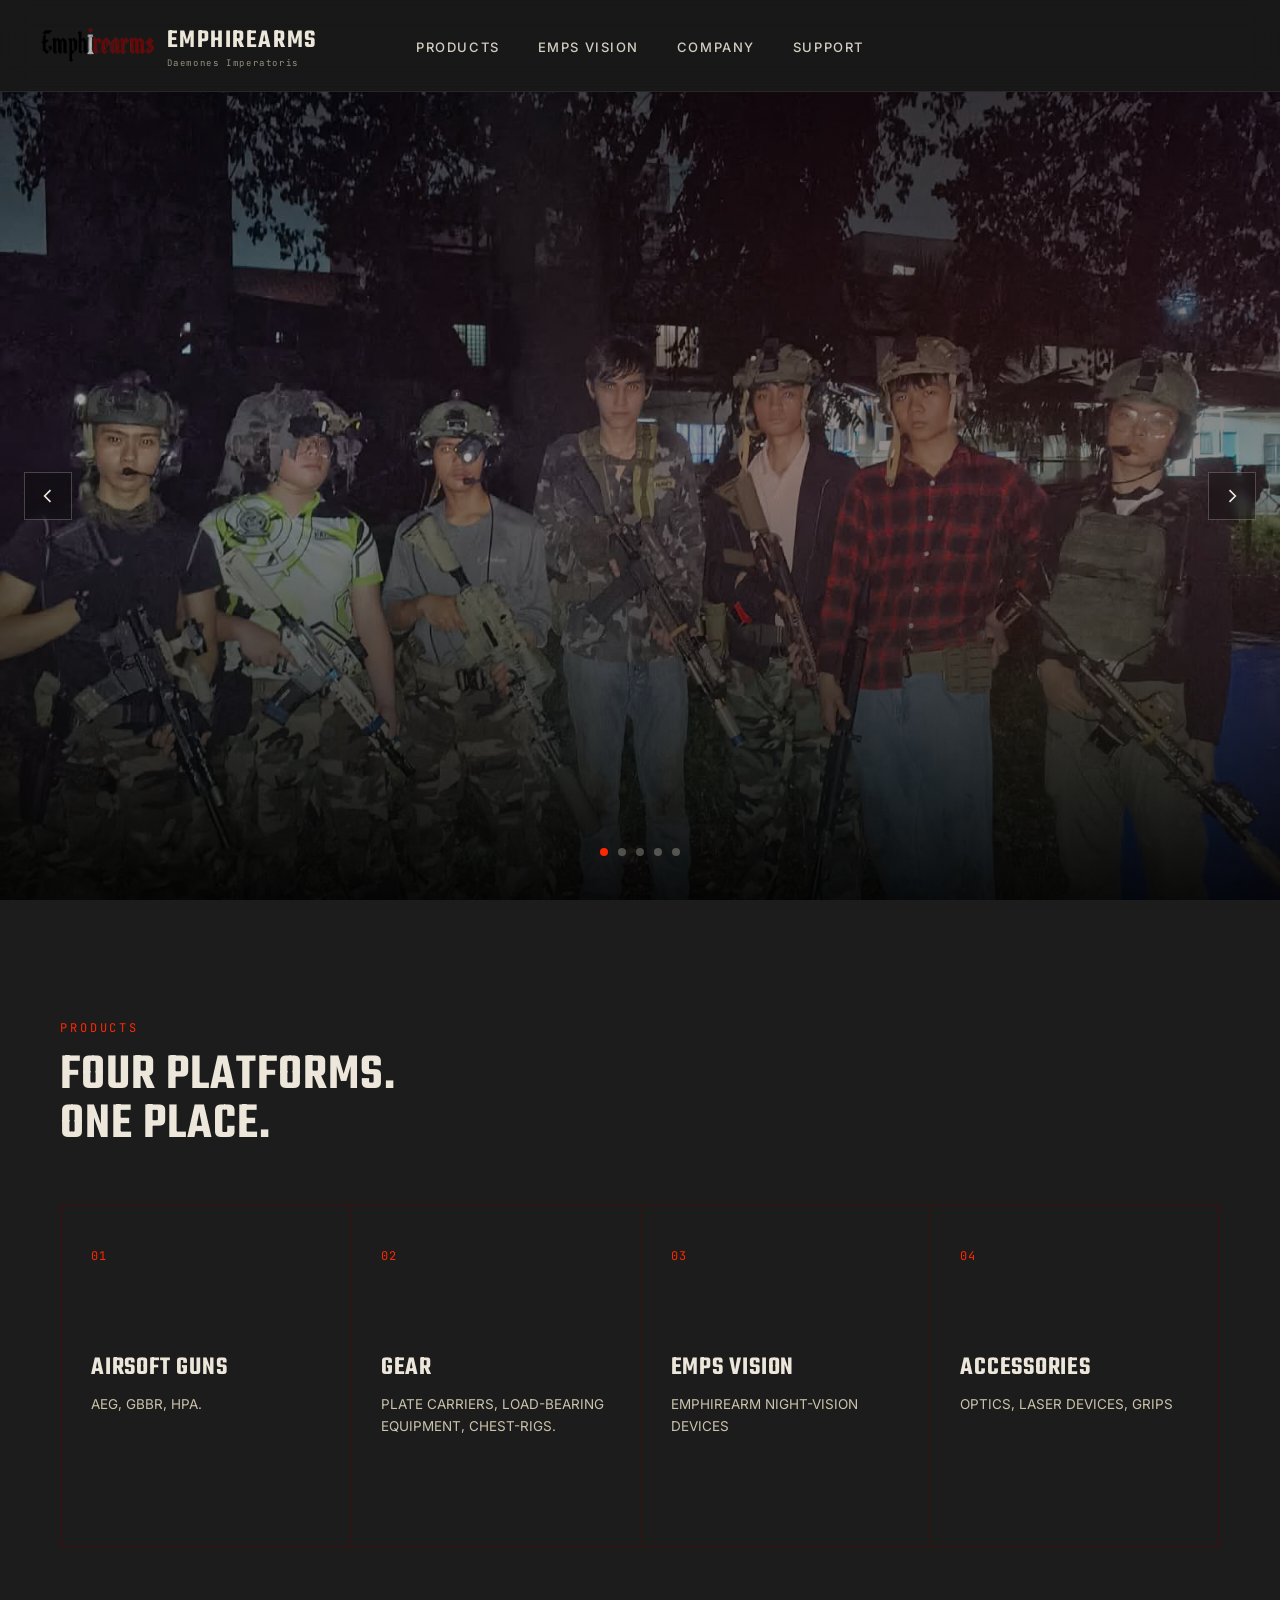
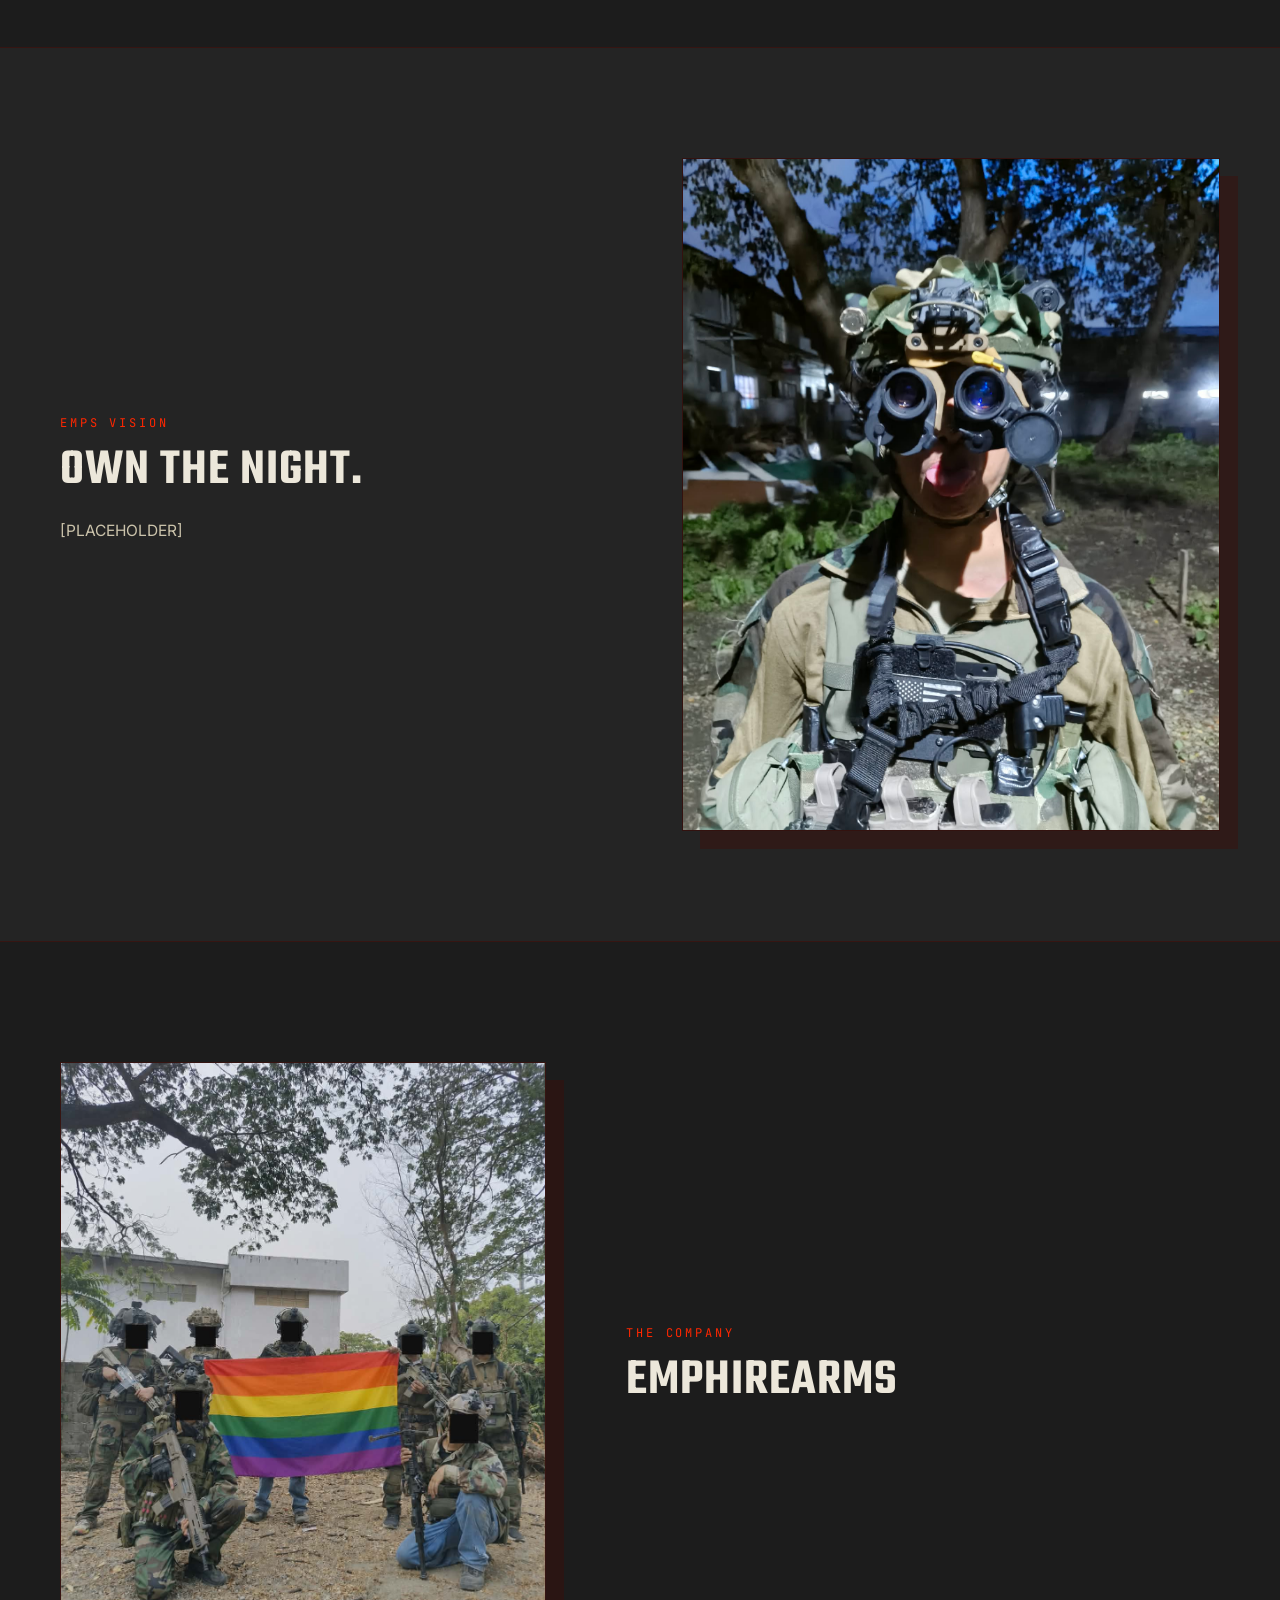
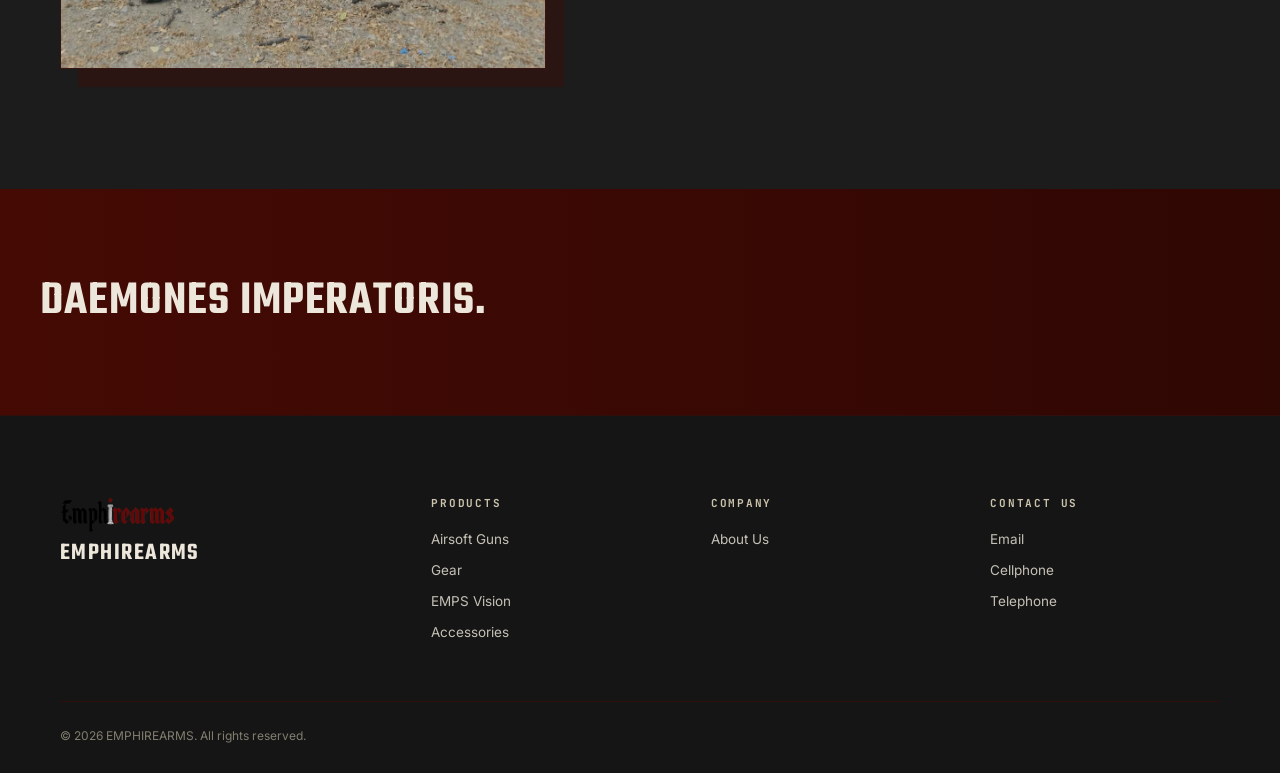
==== commit 9a6d90d0: "Add files via upload" ====
--- a/index.html
+++ b/index.html
@@ -1,247 +1,240 @@
-<!DOCTYPE html>
-<html lang="en">
-<head>
-<meta charset="UTF-8" />
-<meta name="viewport" content="width=device-width, initial-scale=1.0" />
-<meta http-equiv="Cache-Control" content="no-cache, no-store, must-revalidate">
-<meta http-equiv="Pragma" content="no-cache">
-<meta http-equiv="Expires" content="0">
-
-<title>EMPHIREARMS</title>
-  <link rel="icon" type="image/png" href="assets/logo/favicon.png">
-
-<link rel="preconnect" href="https://fonts.googleapis.com">
-<link rel="preconnect" href="https://fonts.gstatic.com" crossorigin>
-<link href="https://fonts.googleapis.com/css2?family=Teko:wght@400;500;600;700&family=Inter:wght@400;500;600;700&family=JetBrains+Mono:wght@400;500&display=swap" rel="stylesheet">
-
-<script>
-  // Always fetch a fresh copy of the stylesheet on every page load
-  document.write('<link rel="stylesheet" href="style.css?v=' + Date.now() + '">');
-</script>
-<noscript><link rel="stylesheet" href="style.css"></noscript>
-</head>
-<body>
-
-<nav id="siteNav">
-  <div class="brand">
-    <img src="assets/logo/logo.png" alt="EMPHIREARMS logo">
-    <div>
-      <div class="brand-text">EMPHIREARMS</div>
-      <span class="brand-sub">Daemones Imperatoris</span>
-    </div>
-  </div>
-  <ul class="nav-links">
-    <li><a href="#systems">PRODUCTS</a></li>
-    <li><a href="#nvg">EMPS VISION</a></li>
-    <li><a href="#about">COMPANY</a></li>
-    <li><a href="#support">SUPPORT</a></li>
-  </ul>
-  <div class="nav-right">
-  </div>
-</nav>
-
-<header class="hero">
-  <div class="hero-slides" id="heroSlides">
-    <div class="hero-slide active">
-  <img src="assets/hero/img_1.jpg" alt="Hero image 1">
-    </div>
-    <div class="hero-slide">
-      <img src="assets/hero/img_2.jpg" alt="Hero image 2">
-    </div>
-    <div class="hero-slide">
-      <img src="assets/hero/img_3.jpg" alt="Hero image 3">
-    </div>
-    <div class="hero-slide">
-      <img src="assets/hero/img_4.jpg" alt="Hero image 4">
-    </div>
-    <div class="hero-slide">
-      <img src="assets/hero/img_5.jpg" alt="Hero image 5">
-    </div>
-  </div>
-  <div class="hero-dots" aria-hidden="true">
-    <span class="active"></span><span></span><span></span><span></span><span></span>
-  </div>
-  <button class="hero-arrow hero-arrow-prev" id="heroPrev" aria-label="Previous image">
-    <svg viewBox="0 0 24 24" fill="none" stroke="currentColor" stroke-width="2"><path d="M15 5l-7 7 7 7"/></svg>
-  </button>
-  <button class="hero-arrow hero-arrow-next" id="heroNext" aria-label="Next image">
-    <svg viewBox="0 0 24 24" fill="none" stroke="currentColor" stroke-width="2"><path d="M9 5l7 7-7 7"/></svg>
-  </button>
-</header>
-
-<section class="systems" id="systems">
-  <div class="wrap">
-    <div class="section-head">
-      <div>
-        <span class="tag">PRODUCTS</span>
-        <h2>FOUR PLATFORMS.<br>ONE PLACE.</h2>
-      </div>
-      <p>[PLACEHOLDER]</p>
-    </div>
-
-    <div class="grid-4">
-      <a class="sys-card" href="catalog.html?category=airsoft-guns">
-        <span class="sys-num">01</span>
-        <svg class="icon" viewBox="0 0 48 48" fill="none" stroke="currentColor" stroke-width="1.4">
-        </svg>
-        <h3>AIRSOFT GUNS</h3>
-        <p>AEG, GBBR, HPA.</p>
-        <span class="more">BROWSE <svg width="14" height="14" viewBox="0 0 24 24" fill="none" stroke="currentColor" stroke-width="2"><path d="M5 12h14M13 6l6 6-6 6"/></svg></span>
-      </a>
-
-      <a class="sys-card" href="catalog.html?category=gear">
-        <span class="sys-num">02</span>
-        <svg class="icon" viewBox="0 0 48 48" fill="none" stroke="currentColor" stroke-width="1.4">
-        </svg>
-        <h3>GEAR</h3>
-        <p>PLATE CARRIERS, LOAD-BEARING EQUIPMENT, CHEST-RIGS.</p>
-        <span class="more">BROWSE <svg width="14" height="14" viewBox="0 0 24 24" fill="none" stroke="currentColor" stroke-width="2"><path d="M5 12h14M13 6l6 6-6 6"/></svg></span>
-      </a>
-
-      <a class="sys-card" href="catalog.html?category=emps-vision">
-        <span class="sys-num">03</span>
-        <svg class="icon" viewBox="0 0 48 48" fill="none" stroke="currentColor" stroke-width="1.4">
-        </svg>
-        <h3>EMPS VISION</h3>
-        <p>EMPHIREARM NIGHT-VISION DEVICES</p>
-        <span class="more">BROWSE <svg width="14" height="14" viewBox="0 0 24 24" fill="none" stroke="currentColor" stroke-width="2"><path d="M5 12h14M13 6l6 6-6 6"/></svg></span>
-      </a>
-
-      <a class="sys-card" href="catalog.html?category=accessories">
-        <span class="sys-num">04</span>
-        <svg class="icon" viewBox="0 0 48 48" fill="none" stroke="currentColor" stroke-width="1.4">
-        </svg>
-        <h3>ACCESSORIES</h3>
-        <p>OPTICS, LASER DEVICES, GRIPS</p>
-        <span class="more">BROWSE  <svg width="14" height="14" viewBox="0 0 24 24" fill="none" stroke="currentColor" stroke-width="2"><path d="M5 12h14M13 6l6 6-6 6"/></svg></span>
-      </a>
-    </div>
-  </div>
-</section>
-
-
-
-<section class="nvg-section" id="nvg">
-  <div class="wrap nvg-inner">
-    <div class="nvg-copy">
-      <span class="tag">EMPS VISION</span>
-      <h2>OWN THE NIGHT.</h2>
-      <p>[PLACEHOLDER]</p>
-    </div>
-
-    <div class="media-frame nvg-visual">
-      <img
-        img src="assets/emps_vision/emps_vision.jpg" alt="EMP-31s"
-      />
-    </div>
-  </div>
-</section>
-
-<section class="about" id="about">
-  <div class="wrap about-inner">
-    <div class="media-frame about-visual">
-      <img
-        img src="assets/company/company.jpg" alt="Company Members"
-      />
-      <div class="fr"></div>
-    </div>
-
-    <div class="about-copy">
-      <span class="tag">The Company</span>
-      <h2>EMPHIREARMS</h2>
-      <p>[PLACEHOLDER]</p>
-      <p>[PLACEHOLDER]</p>
-    </div>
-  </div>
-</section>
-
-<section class="cta-strip">
-  <h2>[PLACEHOLDER].</h2>
-  <a class="btn btn-primary" href="#support">CONTACT US</a>
-</section>
-
-<footer id="support">
-  <div class="wrap">
-    <div class="foot-grid">
-      <div class="foot-brand">
-        <img src="assets/logo/logo.png" alt="EMPHIREARMS logo">
-        <div class="brand-text">EMPHIREARMS</div>
-        <p>[Placeholder]</p>
-      </div>
-      <div class="foot-col">
-        <h4>Products</h4>
-        <ul>
-          <li><a href="#">[PLACEHOLDER]</a></li>
-          <li><a href="#">[PLACEHOLDER]</a></li>
-          <li><a href="#">[PLACEHOLDER]</a></li>
-          <li><a href="#">[PLACEHOLDER]</a></li>
-        </ul>
-      </div>
-      <div class="foot-col">
-        <h4>Company</h4>
-        <ul>
-          <li><a href="#">[PLACEHOLDER]</a></li>
-          <li><a href="#">[PLACEHOLDER]</a></li>
-          <li><a href="#">[PLACEHOLDER]</a></li>
-          <li><a href="#">[PLACEHOLDER]</a></li>
-        </ul>
-      </div>
-      <div class="foot-col">
-        <h4>Support</h4>
-        <ul>
-          <li><a href="#">[PLACEHOLDER]</a></li>
-          <li><a href="#">[PLACEHOLDER]</a></li>
-          <li><a href="#">[PLACEHOLDER]</a></li>
-          <li><a href="#">[PLACEHOLDER]</a></li>
-        </ul>
-      </div>
-    </div>
-    <div class="foot-bottom">
-      <span>© 2026 EMPHIREARMS. All rights reserved.</span>
-      <span>[PLACEHOLDER]</span>
-    </div>
-  </div>
-</footer>
-
-<script>
-  const nav = document.getElementById('siteNav');
-
-  window.addEventListener('scroll', () => {
-    if (window.scrollY > 60) nav.classList.add('solid');
-    else nav.classList.remove('solid');
-  });
-
-  const dots = document.querySelectorAll('.hero-dots span');
-  const slides = document.querySelectorAll('.hero-slide');
-  let dotIndex = 0;
-  let autoTimer;
-
-  function showSlide(i) {
-    dots[dotIndex].classList.remove('active');
-    slides[dotIndex].classList.remove('active');
-    dotIndex = (i + dots.length) % dots.length;
-    dots[dotIndex].classList.add('active');
-    slides[dotIndex].classList.add('active');
-  }
-
-  // Keeps cycling automatically; restarted after a manual click
-  // so the slide doesn't change right after the user picks one.
-  function startAuto() {
-    clearInterval(autoTimer);
-    autoTimer = setInterval(() => showSlide(dotIndex + 1), 3200);
-  }
-
-  document.getElementById('heroPrev').addEventListener('click', () => {
-    showSlide(dotIndex - 1);
-    startAuto();
-  });
-  document.getElementById('heroNext').addEventListener('click', () => {
-    showSlide(dotIndex + 1);
-    startAuto();
-  });
-
-  startAuto();
-</script>
-
-</body>
-</html>+<!DOCTYPE html>
+<html lang="en"><head><meta charset="UTF-8">
+
+<meta name="viewport" content="width=device-width, initial-scale=1.0">
+<meta http-equiv="Cache-Control" content="no-cache, no-store, must-revalidate">
+<meta http-equiv="Pragma" content="no-cache">
+<meta http-equiv="Expires" content="0">
+
+<title>EMPHIREARMS</title>
+  <link rel="icon" type="image/png" href="assets/logo/favicon.png">
+
+<link rel="preconnect" href="https://fonts.googleapis.com">
+<link rel="preconnect" href="https://fonts.gstatic.com" crossorigin="">
+<link href="https://fonts.googleapis.com/css2?family=Teko:wght@400;500;600;700&family=Inter:wght@400;500;600;700&family=JetBrains+Mono:wght@400;500&display=swap" rel="stylesheet">
+
+<script>
+  document.write('<link rel="stylesheet" href="style.css?v=' + Date.now() + '">');
+</script>
+<noscript><link rel="stylesheet" href="style.css"></noscript>
+</head>
+<body>
+
+<nav id="siteNav">
+  <div class="brand">
+    <img src="assets/logo/logo.png" alt="EMPHIREARMS logo">
+    <div>
+      <div class="brand-text">EMPHIREARMS</div>
+      <span class="brand-sub">Daemones Imperatoris</span>
+    </div>
+  </div>
+  <ul class="nav-links">
+    <li><a href="#systems">PRODUCTS</a></li>
+    <li><a href="#nvg">EMPS VISION</a></li>
+    <li><a href="#about">COMPANY</a></li>
+    <li><a href="#support">SUPPORT</a></li>
+  </ul>
+  <div class="nav-right">
+  </div>
+</nav>
+
+<header class="hero">
+  <div class="hero-slides" id="heroSlides">
+    <div class="hero-slide active">
+  <img src="assets/hero/img_1.jpg" alt="Hero image 1">
+    </div>
+    <div class="hero-slide">
+      <img src="assets/hero/img_2.jpg" alt="Hero image 2">
+    </div>
+    <div class="hero-slide">
+      <img src="assets/hero/img_3.jpg" alt="Hero image 3">
+    </div>
+    <div class="hero-slide">
+      <img src="assets/hero/img_4.jpg" alt="Hero image 4">
+    </div>
+    <div class="hero-slide">
+      <img src="assets/hero/img_5.jpg" alt="Hero image 5">
+    </div>
+  </div>
+  <div class="hero-dots" aria-hidden="true">
+    <span class="active"></span><span></span><span></span><span></span><span></span>
+  </div>
+  <button class="hero-arrow hero-arrow-prev" id="heroPrev" aria-label="Previous image">
+    <svg viewBox="0 0 24 24" fill="none" stroke="currentColor" stroke-width="2"><path d="M15 5l-7 7 7 7"></path></svg>
+  </button>
+  <button class="hero-arrow hero-arrow-next" id="heroNext" aria-label="Next image">
+    <svg viewBox="0 0 24 24" fill="none" stroke="currentColor" stroke-width="2"><path d="M9 5l7 7-7 7"></path></svg>
+  </button>
+</header>
+
+<section class="systems" id="systems">
+  <div class="wrap">
+    <div class="section-head">
+      <div>
+        <span class="tag">PRODUCTS</span>
+        <h2>FOUR PLATFORMS.<br>ONE PLACE.</h2>
+      </div>
+      
+    </div>
+
+    <div class="grid-4">
+      <a class="sys-card" href="catalog.html?category=airsoft">
+        <span class="sys-num">01</span>
+        <svg class="icon" viewBox="0 0 48 48" fill="none" stroke="currentColor" stroke-width="1.4">
+        </svg>
+        <h3>AIRSOFT GUNS</h3>
+        <p>AEG, GBBR, HPA.</p>
+        <span class="more">BROWSE <svg width="14" height="14" viewBox="0 0 24 24" fill="none" stroke="currentColor" stroke-width="2"><path d="M5 12h14M13 6l6 6-6 6"></path></svg></span>
+      </a>
+
+      <a class="sys-card" href="catalog.html?category=gear">
+        <span class="sys-num">02</span>
+        <svg class="icon" viewBox="0 0 48 48" fill="none" stroke="currentColor" stroke-width="1.4">
+        </svg>
+        <h3>GEAR</h3>
+        <p>PLATE CARRIERS, LOAD-BEARING EQUIPMENT, CHEST-RIGS.</p>
+        <span class="more">BROWSE <svg width="14" height="14" viewBox="0 0 24 24" fill="none" stroke="currentColor" stroke-width="2"><path d="M5 12h14M13 6l6 6-6 6"></path></svg></span>
+      </a>
+
+      <a class="sys-card" href="catalog.html?category=emps">
+        <span class="sys-num">03</span>
+        <svg class="icon" viewBox="0 0 48 48" fill="none" stroke="currentColor" stroke-width="1.4">
+        </svg>
+        <h3>EMPS VISION</h3>
+        <p>EMPHIREARM NIGHT-VISION DEVICES</p>
+        <span class="more">BROWSE <svg width="14" height="14" viewBox="0 0 24 24" fill="none" stroke="currentColor" stroke-width="2"><path d="M5 12h14M13 6l6 6-6 6"></path></svg></span>
+      </a>
+
+      <a class="sys-card" href="catalog.html?category=accessories">
+        <span class="sys-num">04</span>
+        <svg class="icon" viewBox="0 0 48 48" fill="none" stroke="currentColor" stroke-width="1.4">
+        </svg>
+        <h3>ACCESSORIES</h3>
+        <p>OPTICS, LASER DEVICES, GRIPS</p>
+        <span class="more">BROWSE  <svg width="14" height="14" viewBox="0 0 24 24" fill="none" stroke="currentColor" stroke-width="2"><path d="M5 12h14M13 6l6 6-6 6"></path></svg></span>
+      </a>
+    </div>
+  </div>
+</section>
+
+
+
+<section class="nvg-section" id="nvg">
+  <div class="wrap nvg-inner">
+    <div class="nvg-copy">
+      <span class="tag">EMPS VISION</span>
+      <h2>OWN THE NIGHT.</h2>
+      <p>[PLACEHOLDER]</p>
+    </div>
+
+    <div class="media-frame nvg-visual">
+      <img src="assets/emps_vision/emps_vision.jpg" alt="EMP-31s">
+    </div>
+  </div>
+</section>
+
+<section class="about" id="about">
+  <div class="wrap about-inner">
+    <div class="media-frame about-visual">
+      <img src="assets/company/company.jpg" alt="Company Members">
+      <div class="fr"></div>
+    </div>
+
+    <div class="about-copy">
+      <span class="tag">The Company</span>
+      <h2>EMPHIREARMS</h2>
+      
+      
+    </div>
+  </div>
+</section>
+
+<section class="cta-strip">
+  <h2>Daemones Imperatoris.</h2>
+  
+</section>
+
+<footer id="support">
+  <div class="wrap">
+    <div class="foot-grid">
+      <div class="foot-brand">
+        <img src="assets/logo/logo.png" alt="EMPHIREARMS logo">
+        <div class="brand-text">EMPHIREARMS</div>
+        
+      </div>
+      <div class="foot-col">
+        <h4>Products</h4>
+        <ul>
+          <li><a href="catalog.html?category=airsoft">Airsoft Guns</a></li>
+          <li><a href="catalog.html?category=gear">Gear</a></li>
+          <li><a href="catalog.html?category=emps">EMPS Vision</a></li>
+          <li><a href="catalog.html?category=accessories">Accessories</a></li>
+        </ul>
+      </div>
+      <div class="foot-col">
+        <h4>Company</h4>
+        <ul>
+          <li><a href="#">About Us</a></li>
+          
+          
+          
+        </ul>
+      </div>
+      <div class="foot-col">
+        <h4>Contact Us</h4>
+        <ul>
+          <li><a>Email</a></li>
+          
+          
+          
+        <li><a>Cellphone</a></li><li><a>Telephone</a></li></ul>
+      </div>
+    </div>
+    <div class="foot-bottom">
+      <span>© 2026 EMPHIREARMS. All rights reserved.</span>
+      
+    </div>
+  </div>
+</footer>
+
+<script>
+  const nav = document.getElementById('siteNav');
+
+  window.addEventListener('scroll', () => {
+    if (window.scrollY > 60) nav.classList.add('solid');
+    else nav.classList.remove('solid');
+  });
+
+  const dots = document.querySelectorAll('.hero-dots span');
+  const slides = document.querySelectorAll('.hero-slide');
+  let dotIndex = 0;
+  let autoTimer;
+
+  function showSlide(i) {
+    dots[dotIndex].classList.remove('active');
+    slides[dotIndex].classList.remove('active');
+    dotIndex = (i + dots.length) % dots.length;
+    dots[dotIndex].classList.add('active');
+    slides[dotIndex].classList.add('active');
+  }
+
+  function startAuto() {
+    clearInterval(autoTimer);
+    autoTimer = setInterval(() => showSlide(dotIndex + 1), 3200);
+  }
+
+  document.getElementById('heroPrev').addEventListener('click', () => {
+    showSlide(dotIndex - 1);
+    startAuto();
+  });
+  document.getElementById('heroNext').addEventListener('click', () => {
+    showSlide(dotIndex + 1);
+    startAuto();
+  });
+
+  startAuto();
+</script>
+
+
+
+</body></html>
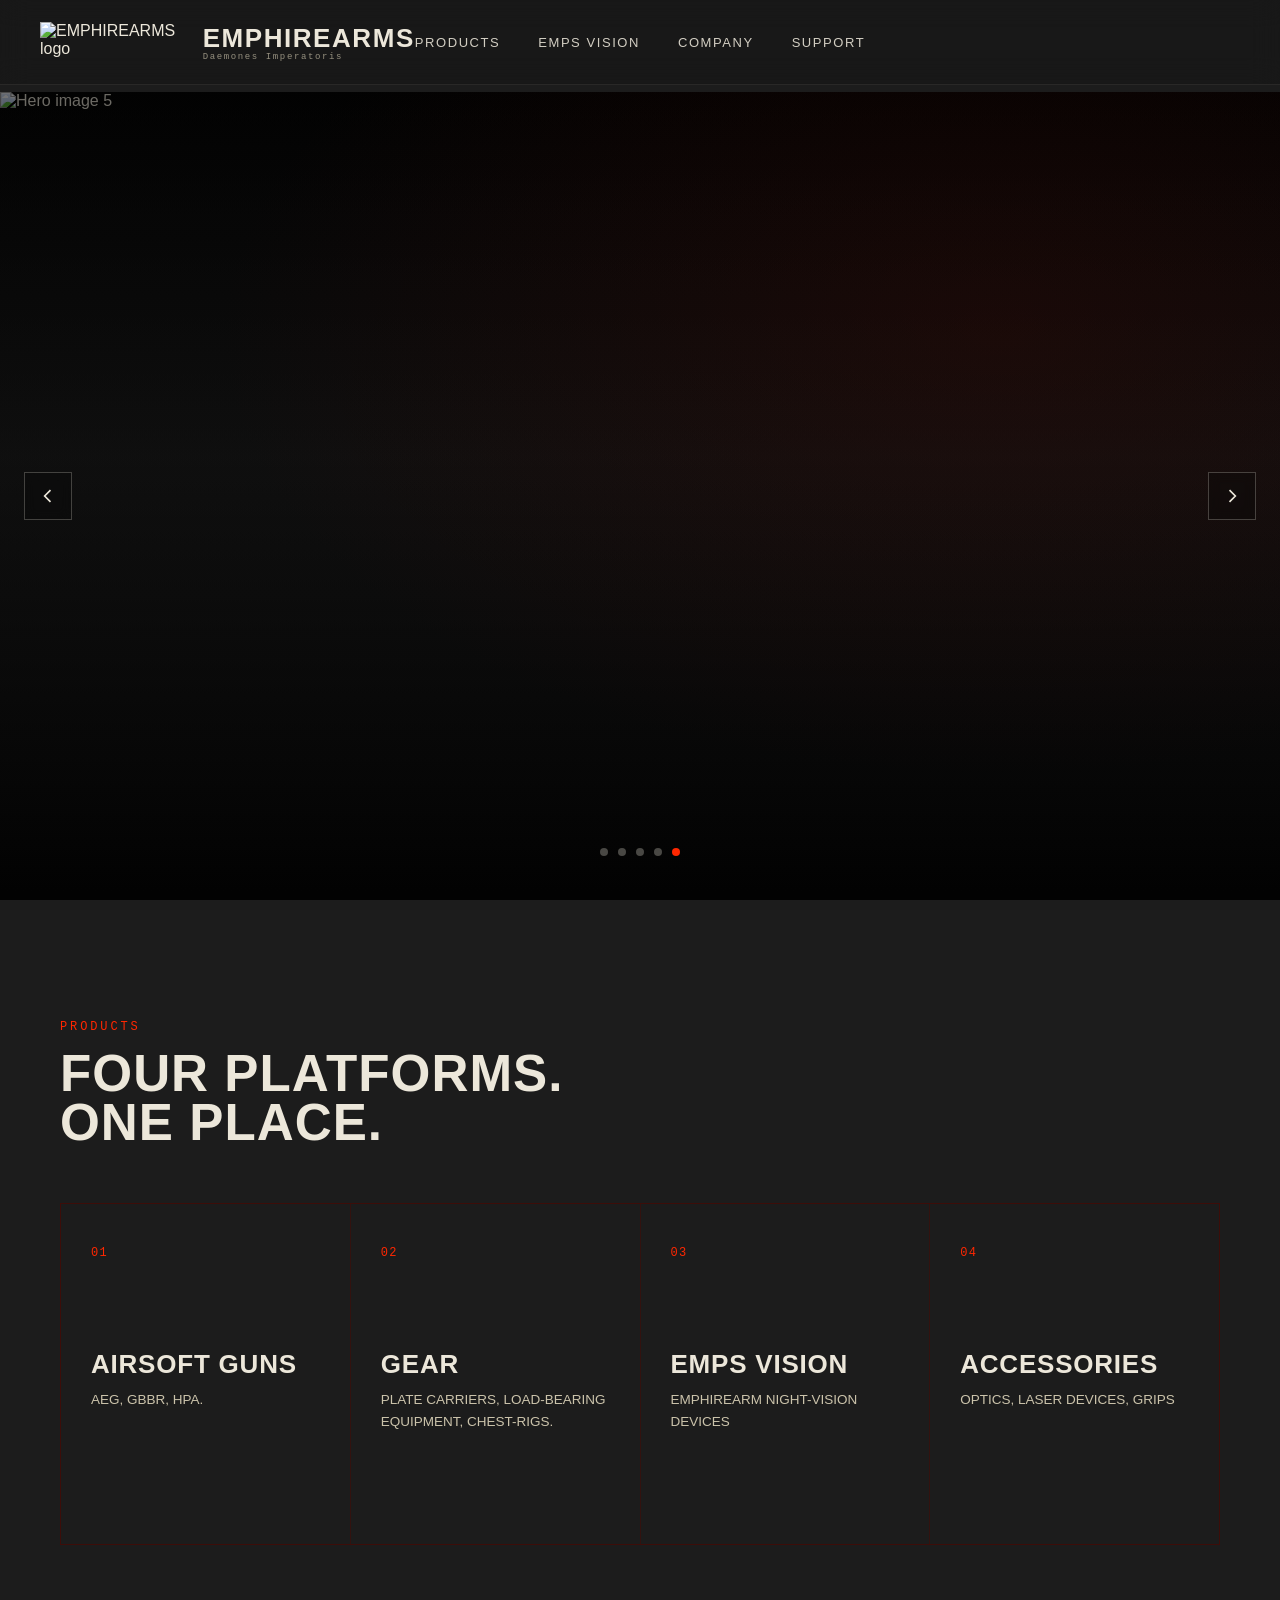
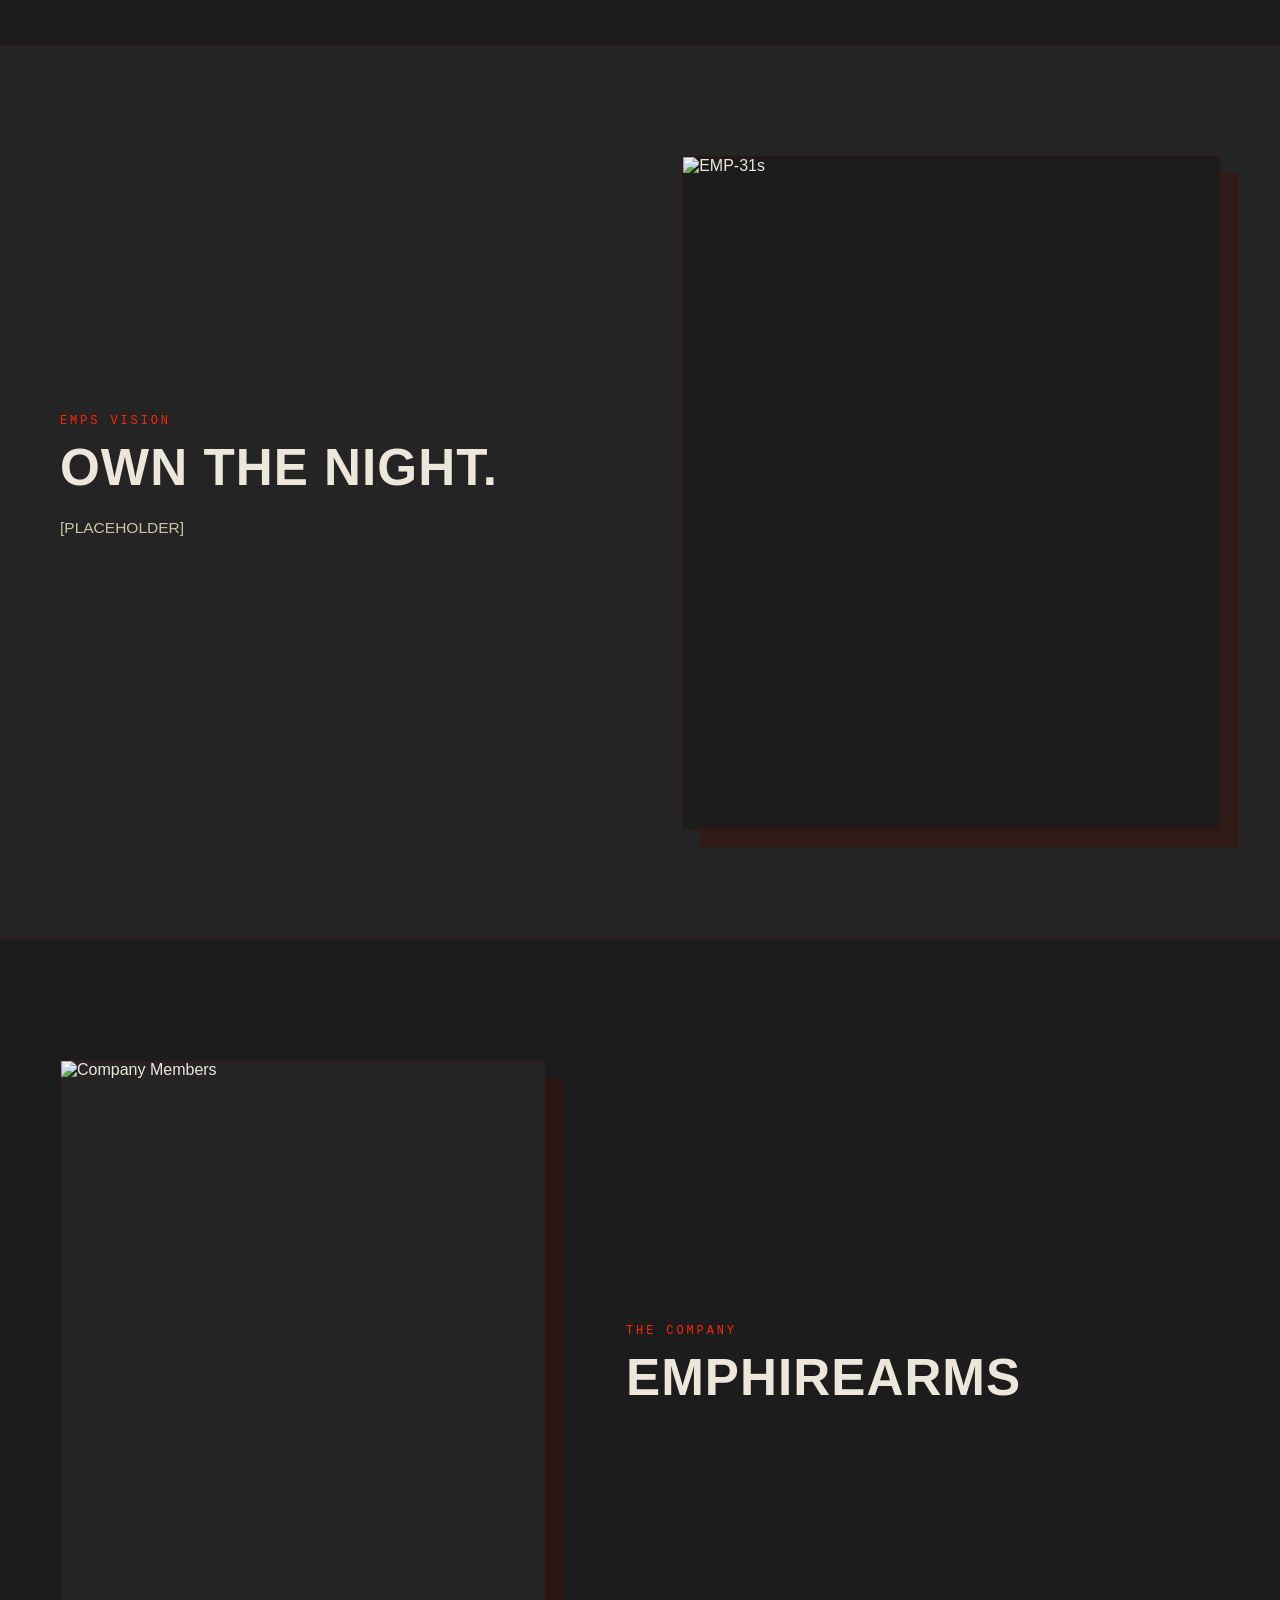
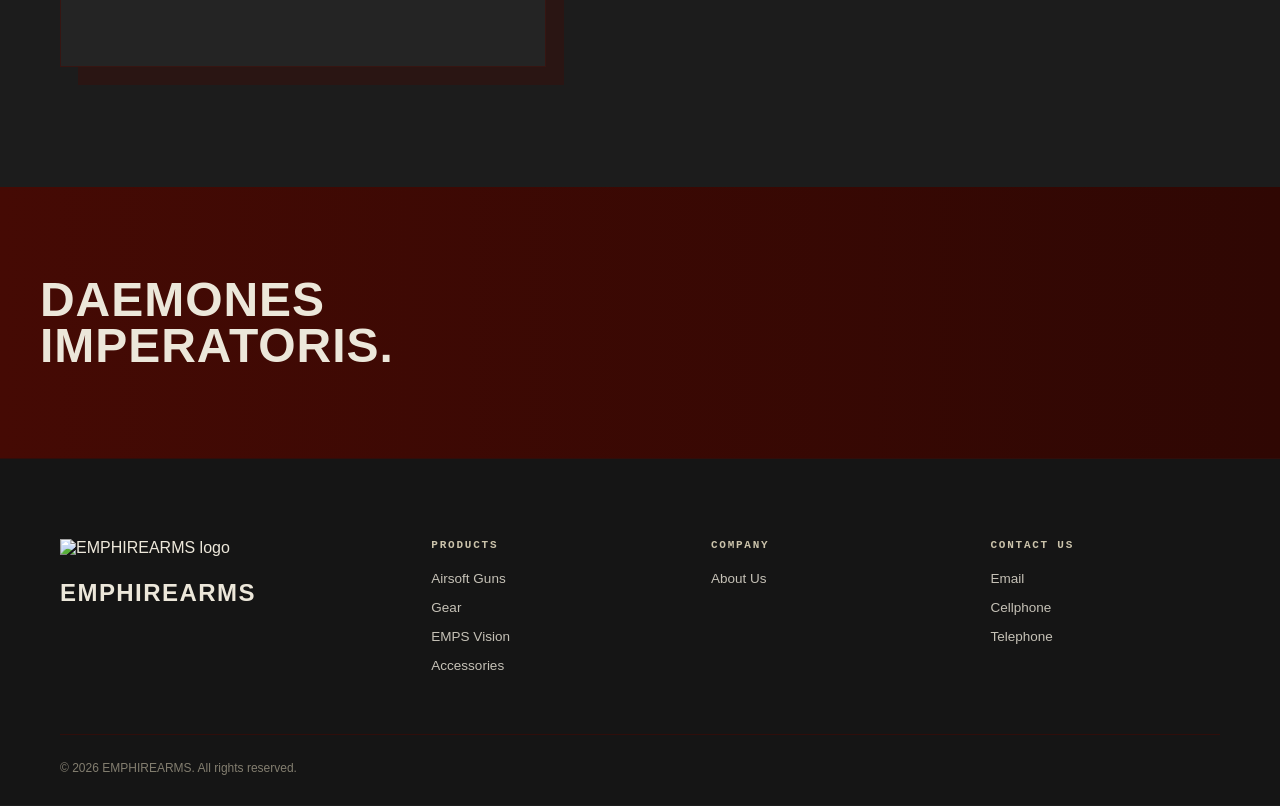
==== commit 3d7be1aa: "rollback" ====
--- a/index.html
+++ b/index.html
@@ -1,5 +1,6 @@
 <!DOCTYPE html>
-<html lang="en"><head><meta charset="UTF-8">
+<!-- saved from url=(0041)file:///C:/Users/pol/Downloads/index.html -->
+<html lang="en"><head><meta http-equiv="Content-Type" content="text/html; charset=UTF-8">
 
 <meta name="viewport" content="width=device-width, initial-scale=1.0">
 <meta http-equiv="Cache-Control" content="no-cache, no-store, must-revalidate">
@@ -7,32 +8,32 @@
 <meta http-equiv="Expires" content="0">
 
 <title>EMPHIREARMS</title>
-  <link rel="icon" type="image/png" href="assets/logo/favicon.png">
-
-<link rel="preconnect" href="https://fonts.googleapis.com">
-<link rel="preconnect" href="https://fonts.gstatic.com" crossorigin="">
-<link href="https://fonts.googleapis.com/css2?family=Teko:wght@400;500;600;700&family=Inter:wght@400;500;600;700&family=JetBrains+Mono:wght@400;500&display=swap" rel="stylesheet">
+  <link rel="icon" type="image/png" href="https://1stemperors.github.io/EMPHIREARMS/assets/logo/favicon.png">
+
+<link rel="preconnect" href="https://fonts.googleapis.com/">
+<link rel="preconnect" href="https://fonts.gstatic.com/" crossorigin="">
+<link href="./index_files/css2" rel="stylesheet">
 
 <script>
   document.write('<link rel="stylesheet" href="style.css?v=' + Date.now() + '">');
-</script>
+</script><link rel="stylesheet" href="file:///C:/Users/pol/Downloads/style.css?v=1791209603866"><link rel="stylesheet" href="./index_files/style.css">
 <noscript><link rel="stylesheet" href="style.css"></noscript>
 </head>
 <body>
 
-<nav id="siteNav">
+<nav id="siteNav" class="solid">
   <div class="brand">
-    <img src="assets/logo/logo.png" alt="EMPHIREARMS logo">
+    <img src="./index_files/logo.png" alt="EMPHIREARMS logo">
     <div>
       <div class="brand-text">EMPHIREARMS</div>
       <span class="brand-sub">Daemones Imperatoris</span>
     </div>
   </div>
   <ul class="nav-links">
-    <li><a href="#systems">PRODUCTS</a></li>
-    <li><a href="#nvg">EMPS VISION</a></li>
-    <li><a href="#about">COMPANY</a></li>
-    <li><a href="#support">SUPPORT</a></li>
+    <li><a href="https://1stemperors.github.io/EMPHIREARMS/index.html#systems">PRODUCTS</a></li>
+    <li><a href="https://1stemperors.github.io/EMPHIREARMS/index.html#nvg">EMPS VISION</a></li>
+    <li><a href="https://1stemperors.github.io/EMPHIREARMS/index.html#about">COMPANY</a></li>
+    <li><a href="https://1stemperors.github.io/EMPHIREARMS/index.html#support">SUPPORT</a></li>
   </ul>
   <div class="nav-right">
   </div>
@@ -40,24 +41,24 @@
 
 <header class="hero">
   <div class="hero-slides" id="heroSlides">
+    <div class="hero-slide">
+  <img src="./index_files/img_1.jpg" alt="Hero image 1">
+    </div>
+    <div class="hero-slide">
+      <img src="./index_files/img_2.jpg" alt="Hero image 2">
+    </div>
+    <div class="hero-slide">
+      <img src="./index_files/img_3.jpg" alt="Hero image 3">
+    </div>
+    <div class="hero-slide">
+      <img src="./index_files/img_4.jpg" alt="Hero image 4">
+    </div>
     <div class="hero-slide active">
-  <img src="assets/hero/img_1.jpg" alt="Hero image 1">
-    </div>
-    <div class="hero-slide">
-      <img src="assets/hero/img_2.jpg" alt="Hero image 2">
-    </div>
-    <div class="hero-slide">
-      <img src="assets/hero/img_3.jpg" alt="Hero image 3">
-    </div>
-    <div class="hero-slide">
-      <img src="assets/hero/img_4.jpg" alt="Hero image 4">
-    </div>
-    <div class="hero-slide">
-      <img src="assets/hero/img_5.jpg" alt="Hero image 5">
+      <img src="./index_files/img_5.jpg" alt="Hero image 5">
     </div>
   </div>
   <div class="hero-dots" aria-hidden="true">
-    <span class="active"></span><span></span><span></span><span></span><span></span>
+    <span class=""></span><span class=""></span><span class=""></span><span class=""></span><span class="active"></span>
   </div>
   <button class="hero-arrow hero-arrow-prev" id="heroPrev" aria-label="Previous image">
     <svg viewBox="0 0 24 24" fill="none" stroke="currentColor" stroke-width="2"><path d="M15 5l-7 7 7 7"></path></svg>
@@ -78,7 +79,7 @@
     </div>
 
     <div class="grid-4">
-      <a class="sys-card" href="catalog.html?category=airsoft">
+      <a class="sys-card" href="https://1stemperors.github.io/EMPHIREARMS/catalog.html?category=airsoft">
         <span class="sys-num">01</span>
         <svg class="icon" viewBox="0 0 48 48" fill="none" stroke="currentColor" stroke-width="1.4">
         </svg>
@@ -87,7 +88,7 @@
         <span class="more">BROWSE <svg width="14" height="14" viewBox="0 0 24 24" fill="none" stroke="currentColor" stroke-width="2"><path d="M5 12h14M13 6l6 6-6 6"></path></svg></span>
       </a>
 
-      <a class="sys-card" href="catalog.html?category=gear">
+      <a class="sys-card" href="https://1stemperors.github.io/EMPHIREARMS/catalog.html?category=gear">
         <span class="sys-num">02</span>
         <svg class="icon" viewBox="0 0 48 48" fill="none" stroke="currentColor" stroke-width="1.4">
         </svg>
@@ -96,7 +97,7 @@
         <span class="more">BROWSE <svg width="14" height="14" viewBox="0 0 24 24" fill="none" stroke="currentColor" stroke-width="2"><path d="M5 12h14M13 6l6 6-6 6"></path></svg></span>
       </a>
 
-      <a class="sys-card" href="catalog.html?category=emps">
+      <a class="sys-card" href="https://1stemperors.github.io/EMPHIREARMS/catalog.html?category=emps">
         <span class="sys-num">03</span>
         <svg class="icon" viewBox="0 0 48 48" fill="none" stroke="currentColor" stroke-width="1.4">
         </svg>
@@ -105,7 +106,7 @@
         <span class="more">BROWSE <svg width="14" height="14" viewBox="0 0 24 24" fill="none" stroke="currentColor" stroke-width="2"><path d="M5 12h14M13 6l6 6-6 6"></path></svg></span>
       </a>
 
-      <a class="sys-card" href="catalog.html?category=accessories">
+      <a class="sys-card" href="https://1stemperors.github.io/EMPHIREARMS/catalog.html?category=accessories">
         <span class="sys-num">04</span>
         <svg class="icon" viewBox="0 0 48 48" fill="none" stroke="currentColor" stroke-width="1.4">
         </svg>
@@ -128,7 +129,7 @@
     </div>
 
     <div class="media-frame nvg-visual">
-      <img src="assets/emps_vision/emps_vision.jpg" alt="EMP-31s">
+      <img src="./index_files/emps_vision.jpg" alt="EMP-31s">
     </div>
   </div>
 </section>
@@ -136,7 +137,7 @@
 <section class="about" id="about">
   <div class="wrap about-inner">
     <div class="media-frame about-visual">
-      <img src="assets/company/company.jpg" alt="Company Members">
+      <img src="./index_files/company.jpg" alt="Company Members">
       <div class="fr"></div>
     </div>
 
@@ -158,23 +159,23 @@
   <div class="wrap">
     <div class="foot-grid">
       <div class="foot-brand">
-        <img src="assets/logo/logo.png" alt="EMPHIREARMS logo">
+        <img src="./index_files/logo.png" alt="EMPHIREARMS logo">
         <div class="brand-text">EMPHIREARMS</div>
         
       </div>
       <div class="foot-col">
         <h4>Products</h4>
         <ul>
-          <li><a href="catalog.html?category=airsoft">Airsoft Guns</a></li>
-          <li><a href="catalog.html?category=gear">Gear</a></li>
-          <li><a href="catalog.html?category=emps">EMPS Vision</a></li>
-          <li><a href="catalog.html?category=accessories">Accessories</a></li>
+          <li><a href="https://1stemperors.github.io/EMPHIREARMS/index.html#">Airsoft Guns</a></li>
+          <li><a href="https://1stemperors.github.io/EMPHIREARMS/index.html#">Gear</a></li>
+          <li><a href="https://1stemperors.github.io/EMPHIREARMS/index.html#">EMPS Vision</a></li>
+          <li><a href="https://1stemperors.github.io/EMPHIREARMS/index.html#">Accessories</a></li>
         </ul>
       </div>
       <div class="foot-col">
         <h4>Company</h4>
         <ul>
-          <li><a href="#">About Us</a></li>
+          <li><a href="https://1stemperors.github.io/EMPHIREARMS/index.html#">About Us</a></li>
           
           
           
--- a/style.css
+++ b/style.css
@@ -713,3 +713,19 @@
   .page-head{margin-top:78px;padding:50px 0 34px;}
   .page-catalog .brand-sub{display:none;}
 }
+
+/* ---------- CATALOG CATEGORY FILTER ---------- */
+.filters{display:flex;flex-wrap:wrap;gap:10px;margin-top:26px;}
+.filters a{
+  font-family:'JetBrains Mono',monospace;
+  font-size:12px;
+  letter-spacing:.1em;
+  text-transform:uppercase;
+  color:var(--text-primary);
+  padding:9px 16px;
+  border:1px solid var(--border-red);
+  background:var(--bg-panel);
+  transition:border-color .18s ease, background .18s ease;
+}
+.filters a:hover{border-color:var(--accent-red-bright);}
+.filters a.active{background:var(--accent-red-bright);border-color:var(--accent-red-bright);color:#fff;}
--- a/style.css
+++ b/style.css
@@ -713,3 +713,19 @@
   .page-head{margin-top:78px;padding:50px 0 34px;}
   .page-catalog .brand-sub{display:none;}
 }
+
+/* ---------- CATALOG CATEGORY FILTER ---------- */
+.filters{display:flex;flex-wrap:wrap;gap:10px;margin-top:26px;}
+.filters a{
+  font-family:'JetBrains Mono',monospace;
+  font-size:12px;
+  letter-spacing:.1em;
+  text-transform:uppercase;
+  color:var(--text-primary);
+  padding:9px 16px;
+  border:1px solid var(--border-red);
+  background:var(--bg-panel);
+  transition:border-color .18s ease, background .18s ease;
+}
+.filters a:hover{border-color:var(--accent-red-bright);}
+.filters a.active{background:var(--accent-red-bright);border-color:var(--accent-red-bright);color:#fff;}
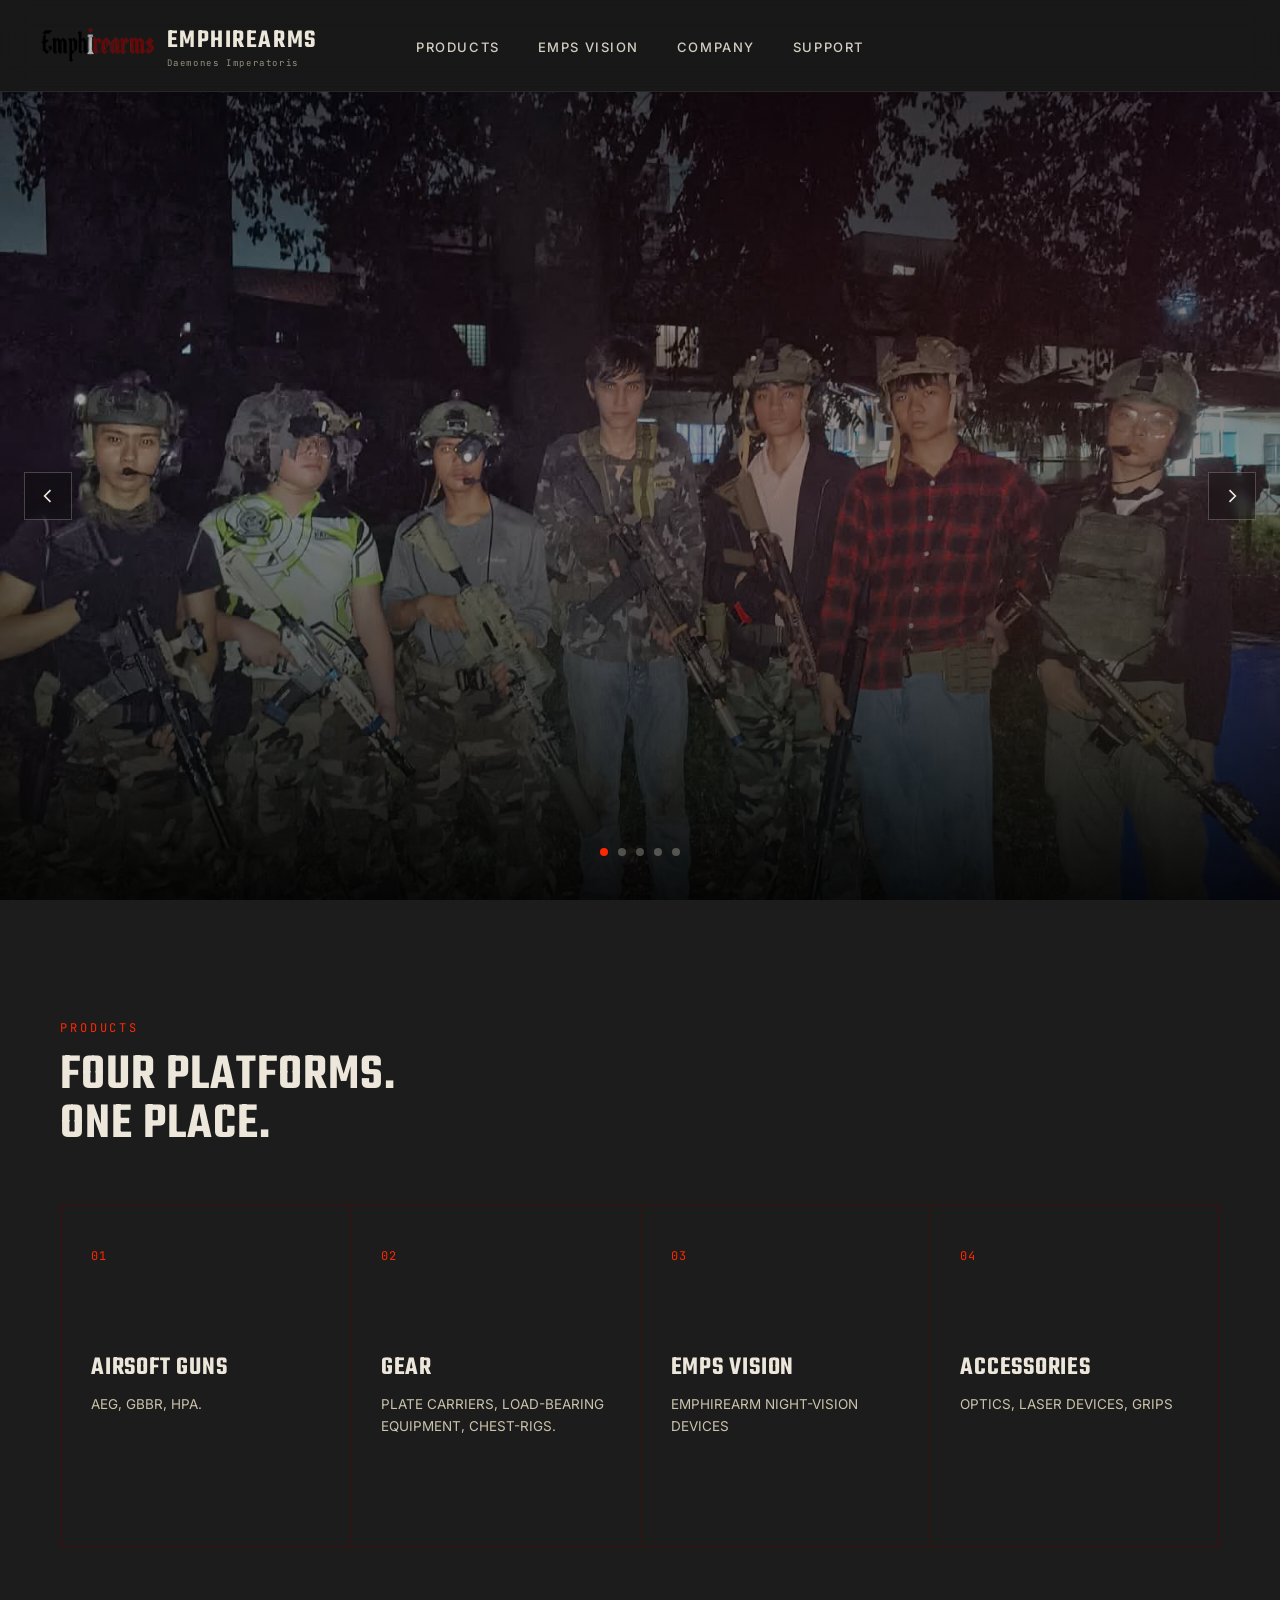
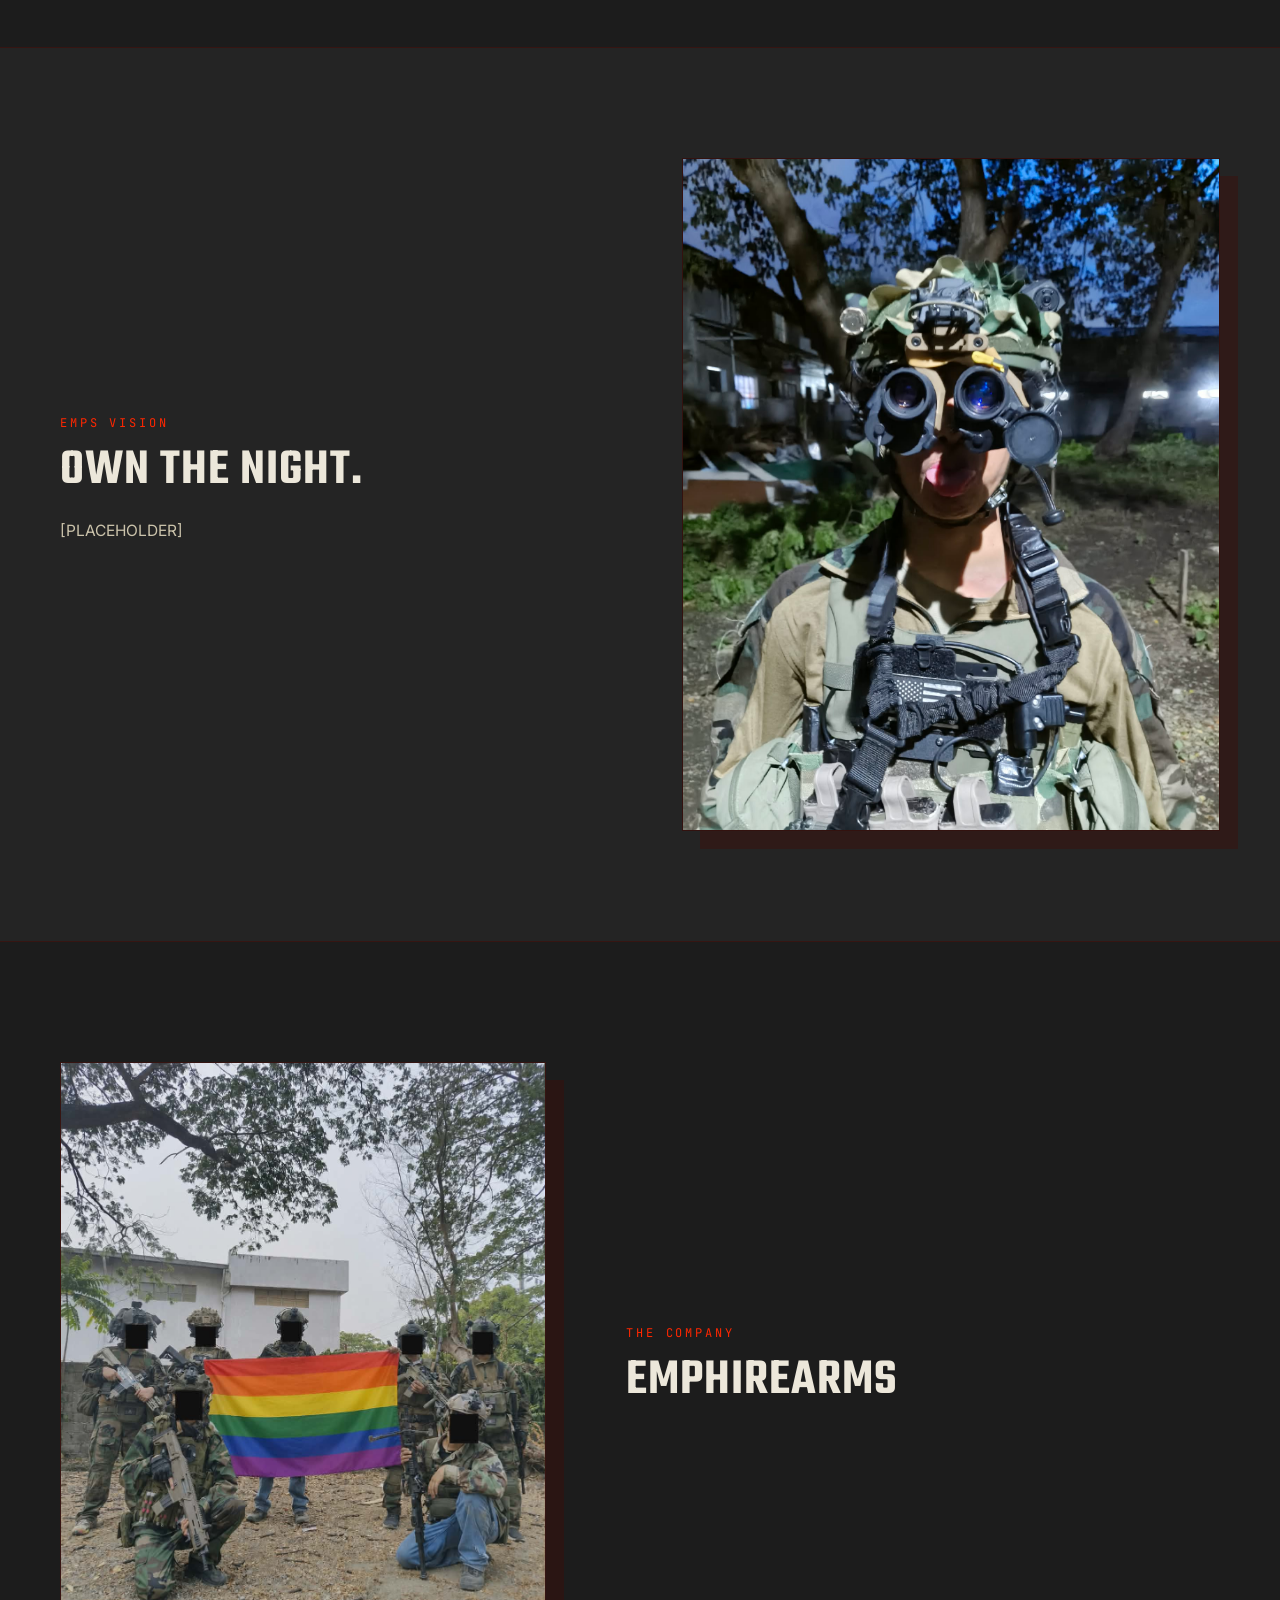
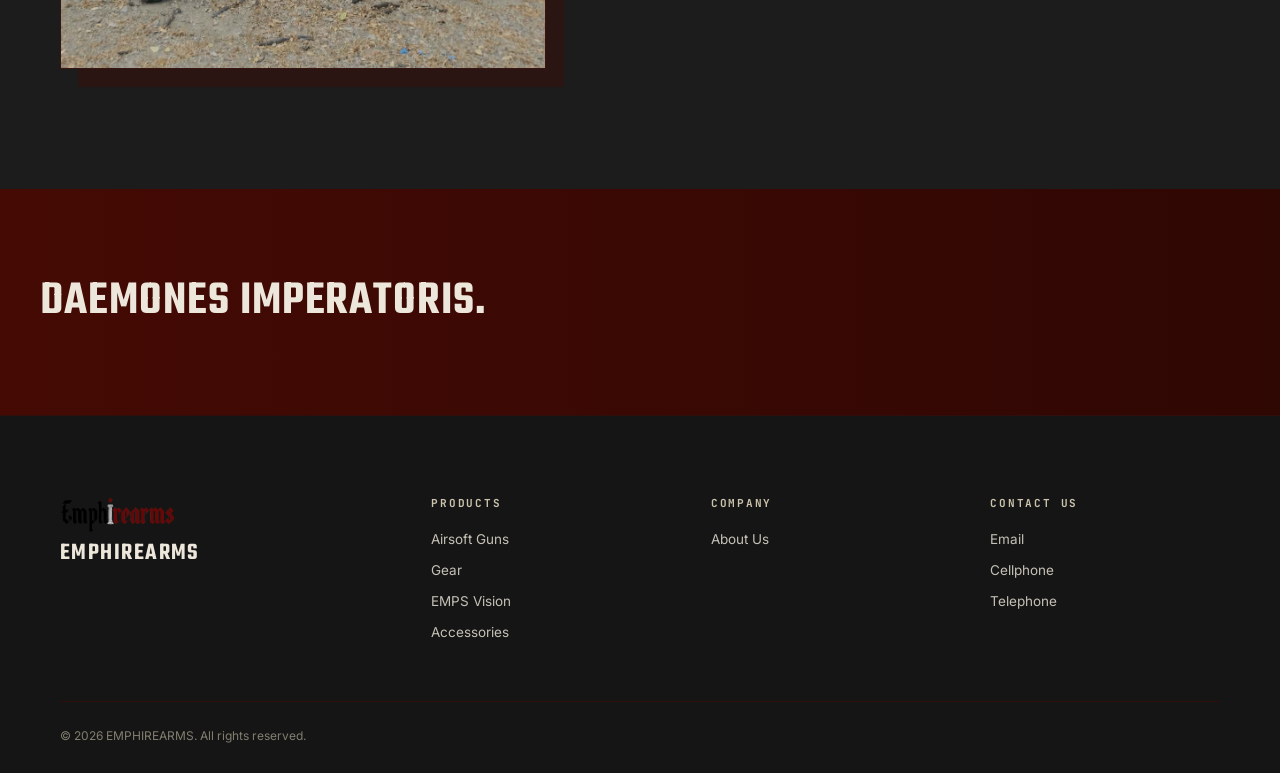
==== commit 1eec6db8: "rollback" ====
--- a/index.html
+++ b/index.html
@@ -1,6 +1,5 @@
 <!DOCTYPE html>
-<!-- saved from url=(0041)file:///C:/Users/pol/Downloads/index.html -->
-<html lang="en"><head><meta http-equiv="Content-Type" content="text/html; charset=UTF-8">
+<html lang="en"><head><meta charset="UTF-8">
 
 <meta name="viewport" content="width=device-width, initial-scale=1.0">
 <meta http-equiv="Cache-Control" content="no-cache, no-store, must-revalidate">
@@ -8,32 +7,32 @@
 <meta http-equiv="Expires" content="0">
 
 <title>EMPHIREARMS</title>
-  <link rel="icon" type="image/png" href="https://1stemperors.github.io/EMPHIREARMS/assets/logo/favicon.png">
-
-<link rel="preconnect" href="https://fonts.googleapis.com/">
-<link rel="preconnect" href="https://fonts.gstatic.com/" crossorigin="">
-<link href="./index_files/css2" rel="stylesheet">
+  <link rel="icon" type="image/png" href="assets/logo/favicon.png">
+
+<link rel="preconnect" href="https://fonts.googleapis.com">
+<link rel="preconnect" href="https://fonts.gstatic.com" crossorigin="">
+<link href="https://fonts.googleapis.com/css2?family=Teko:wght@400;500;600;700&family=Inter:wght@400;500;600;700&family=JetBrains+Mono:wght@400;500&display=swap" rel="stylesheet">
 
 <script>
   document.write('<link rel="stylesheet" href="style.css?v=' + Date.now() + '">');
-</script><link rel="stylesheet" href="file:///C:/Users/pol/Downloads/style.css?v=1791209603866"><link rel="stylesheet" href="./index_files/style.css">
+</script>
 <noscript><link rel="stylesheet" href="style.css"></noscript>
 </head>
 <body>
 
-<nav id="siteNav" class="solid">
+<nav id="siteNav">
   <div class="brand">
-    <img src="./index_files/logo.png" alt="EMPHIREARMS logo">
+    <img src="assets/logo/logo.png" alt="EMPHIREARMS logo">
     <div>
       <div class="brand-text">EMPHIREARMS</div>
       <span class="brand-sub">Daemones Imperatoris</span>
     </div>
   </div>
   <ul class="nav-links">
-    <li><a href="https://1stemperors.github.io/EMPHIREARMS/index.html#systems">PRODUCTS</a></li>
-    <li><a href="https://1stemperors.github.io/EMPHIREARMS/index.html#nvg">EMPS VISION</a></li>
-    <li><a href="https://1stemperors.github.io/EMPHIREARMS/index.html#about">COMPANY</a></li>
-    <li><a href="https://1stemperors.github.io/EMPHIREARMS/index.html#support">SUPPORT</a></li>
+    <li><a href="#systems">PRODUCTS</a></li>
+    <li><a href="#nvg">EMPS VISION</a></li>
+    <li><a href="#about">COMPANY</a></li>
+    <li><a href="#support">SUPPORT</a></li>
   </ul>
   <div class="nav-right">
   </div>
@@ -41,24 +40,24 @@
 
 <header class="hero">
   <div class="hero-slides" id="heroSlides">
-    <div class="hero-slide">
-  <img src="./index_files/img_1.jpg" alt="Hero image 1">
-    </div>
-    <div class="hero-slide">
-      <img src="./index_files/img_2.jpg" alt="Hero image 2">
-    </div>
-    <div class="hero-slide">
-      <img src="./index_files/img_3.jpg" alt="Hero image 3">
-    </div>
-    <div class="hero-slide">
-      <img src="./index_files/img_4.jpg" alt="Hero image 4">
-    </div>
     <div class="hero-slide active">
-      <img src="./index_files/img_5.jpg" alt="Hero image 5">
+  <img src="assets/hero/img_1.jpg" alt="Hero image 1">
+    </div>
+    <div class="hero-slide">
+      <img src="assets/hero/img_2.jpg" alt="Hero image 2">
+    </div>
+    <div class="hero-slide">
+      <img src="assets/hero/img_3.jpg" alt="Hero image 3">
+    </div>
+    <div class="hero-slide">
+      <img src="assets/hero/img_4.jpg" alt="Hero image 4">
+    </div>
+    <div class="hero-slide">
+      <img src="assets/hero/img_5.jpg" alt="Hero image 5">
     </div>
   </div>
   <div class="hero-dots" aria-hidden="true">
-    <span class=""></span><span class=""></span><span class=""></span><span class=""></span><span class="active"></span>
+    <span class="active"></span><span></span><span></span><span></span><span></span>
   </div>
   <button class="hero-arrow hero-arrow-prev" id="heroPrev" aria-label="Previous image">
     <svg viewBox="0 0 24 24" fill="none" stroke="currentColor" stroke-width="2"><path d="M15 5l-7 7 7 7"></path></svg>
@@ -79,7 +78,7 @@
     </div>
 
     <div class="grid-4">
-      <a class="sys-card" href="https://1stemperors.github.io/EMPHIREARMS/catalog.html?category=airsoft">
+      <a class="sys-card" href="catalog.html?category=airsoft">
         <span class="sys-num">01</span>
         <svg class="icon" viewBox="0 0 48 48" fill="none" stroke="currentColor" stroke-width="1.4">
         </svg>
@@ -88,7 +87,7 @@
         <span class="more">BROWSE <svg width="14" height="14" viewBox="0 0 24 24" fill="none" stroke="currentColor" stroke-width="2"><path d="M5 12h14M13 6l6 6-6 6"></path></svg></span>
       </a>
 
-      <a class="sys-card" href="https://1stemperors.github.io/EMPHIREARMS/catalog.html?category=gear">
+      <a class="sys-card" href="catalog.html?category=gear">
         <span class="sys-num">02</span>
         <svg class="icon" viewBox="0 0 48 48" fill="none" stroke="currentColor" stroke-width="1.4">
         </svg>
@@ -97,7 +96,7 @@
         <span class="more">BROWSE <svg width="14" height="14" viewBox="0 0 24 24" fill="none" stroke="currentColor" stroke-width="2"><path d="M5 12h14M13 6l6 6-6 6"></path></svg></span>
       </a>
 
-      <a class="sys-card" href="https://1stemperors.github.io/EMPHIREARMS/catalog.html?category=emps">
+      <a class="sys-card" href="catalog.html?category=emps">
         <span class="sys-num">03</span>
         <svg class="icon" viewBox="0 0 48 48" fill="none" stroke="currentColor" stroke-width="1.4">
         </svg>
@@ -106,7 +105,7 @@
         <span class="more">BROWSE <svg width="14" height="14" viewBox="0 0 24 24" fill="none" stroke="currentColor" stroke-width="2"><path d="M5 12h14M13 6l6 6-6 6"></path></svg></span>
       </a>
 
-      <a class="sys-card" href="https://1stemperors.github.io/EMPHIREARMS/catalog.html?category=accessories">
+      <a class="sys-card" href="catalog.html?category=accessories">
         <span class="sys-num">04</span>
         <svg class="icon" viewBox="0 0 48 48" fill="none" stroke="currentColor" stroke-width="1.4">
         </svg>
@@ -129,7 +128,7 @@
     </div>
 
     <div class="media-frame nvg-visual">
-      <img src="./index_files/emps_vision.jpg" alt="EMP-31s">
+      <img src="assets/emps_vision/emps_vision.jpg" alt="EMP-31s">
     </div>
   </div>
 </section>
@@ -137,7 +136,7 @@
 <section class="about" id="about">
   <div class="wrap about-inner">
     <div class="media-frame about-visual">
-      <img src="./index_files/company.jpg" alt="Company Members">
+      <img src="assets/company/company.jpg" alt="Company Members">
       <div class="fr"></div>
     </div>
 
@@ -159,23 +158,23 @@
   <div class="wrap">
     <div class="foot-grid">
       <div class="foot-brand">
-        <img src="./index_files/logo.png" alt="EMPHIREARMS logo">
+        <img src="assets/logo/logo.png" alt="EMPHIREARMS logo">
         <div class="brand-text">EMPHIREARMS</div>
         
       </div>
       <div class="foot-col">
         <h4>Products</h4>
         <ul>
-          <li><a href="https://1stemperors.github.io/EMPHIREARMS/index.html#">Airsoft Guns</a></li>
-          <li><a href="https://1stemperors.github.io/EMPHIREARMS/index.html#">Gear</a></li>
-          <li><a href="https://1stemperors.github.io/EMPHIREARMS/index.html#">EMPS Vision</a></li>
-          <li><a href="https://1stemperors.github.io/EMPHIREARMS/index.html#">Accessories</a></li>
+          <li><a href="catalog.html?category=airsoft">Airsoft Guns</a></li>
+          <li><a href="catalog.html?category=gear">Gear</a></li>
+          <li><a href="catalog.html?category=emps">EMPS Vision</a></li>
+          <li><a href="catalog.html?category=accessories">Accessories</a></li>
         </ul>
       </div>
       <div class="foot-col">
         <h4>Company</h4>
         <ul>
-          <li><a href="https://1stemperors.github.io/EMPHIREARMS/index.html#">About Us</a></li>
+          <li><a href="#">About Us</a></li>
           
           
           
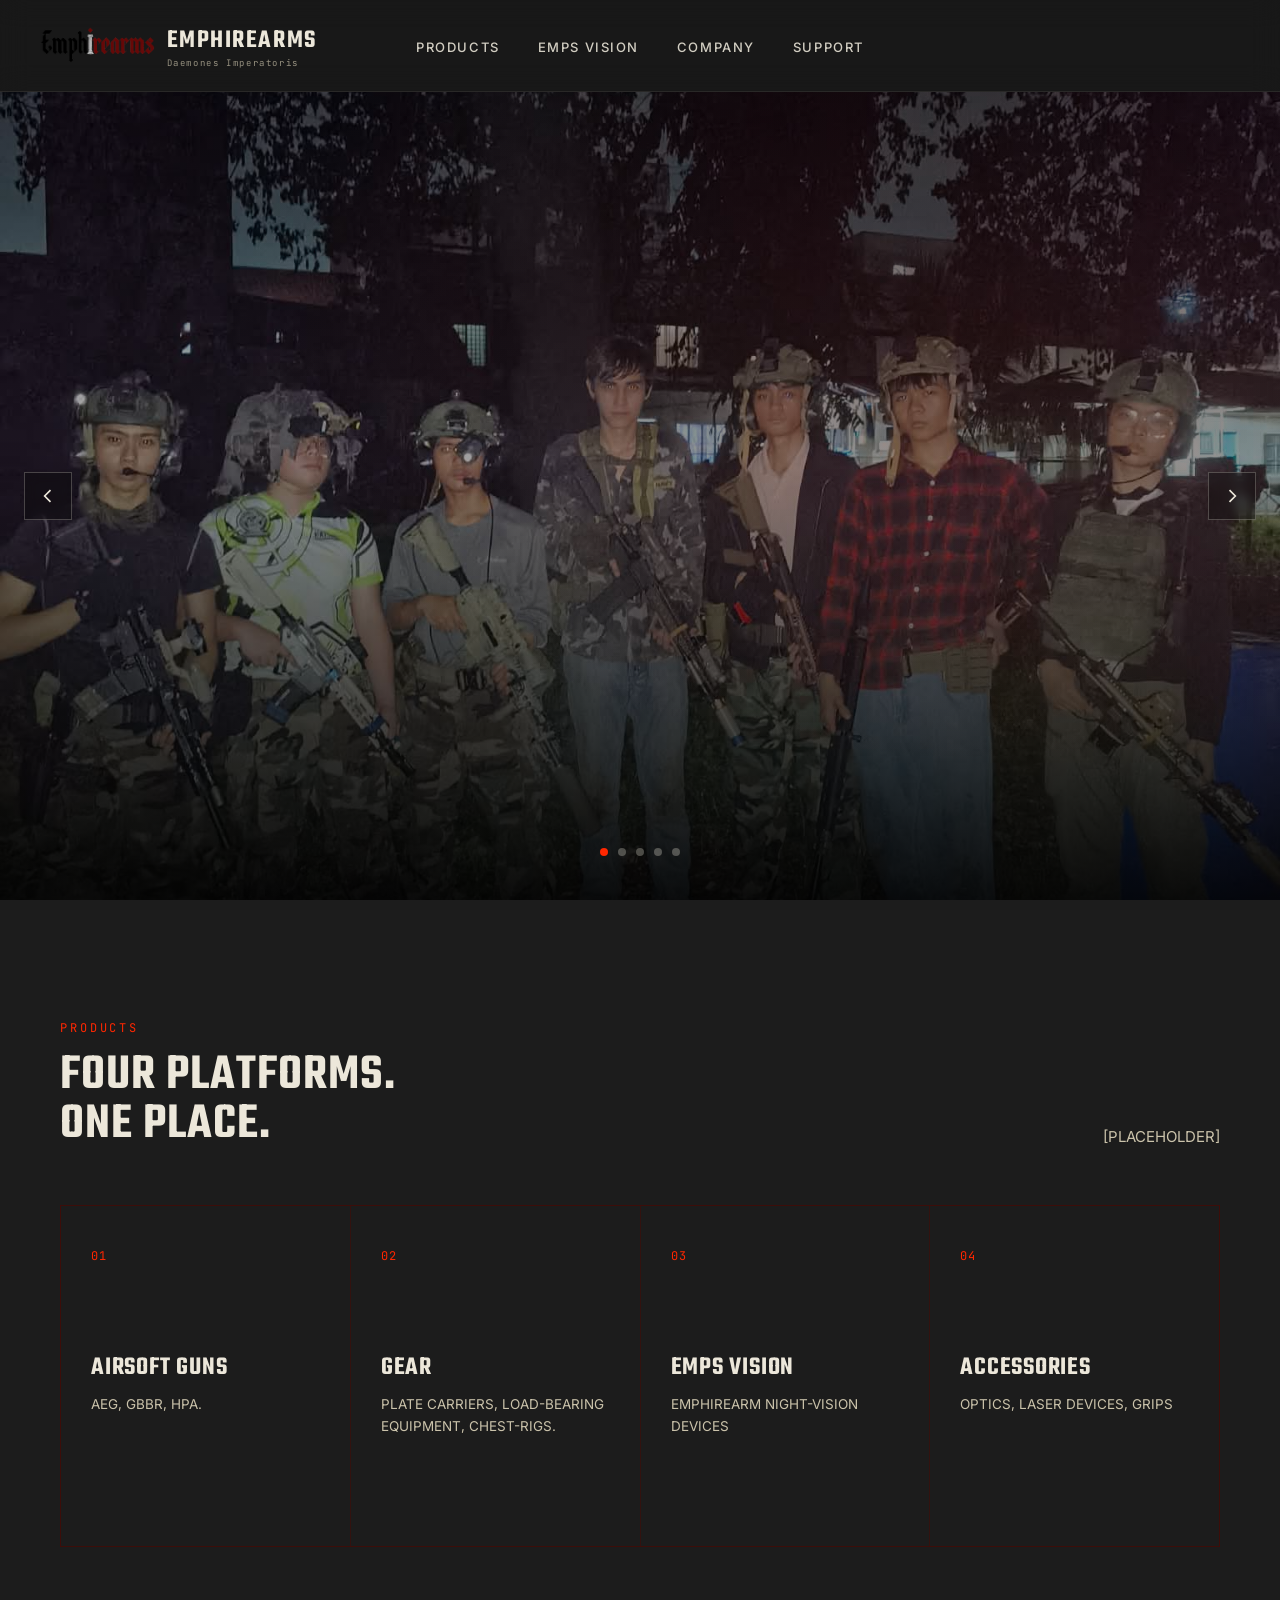
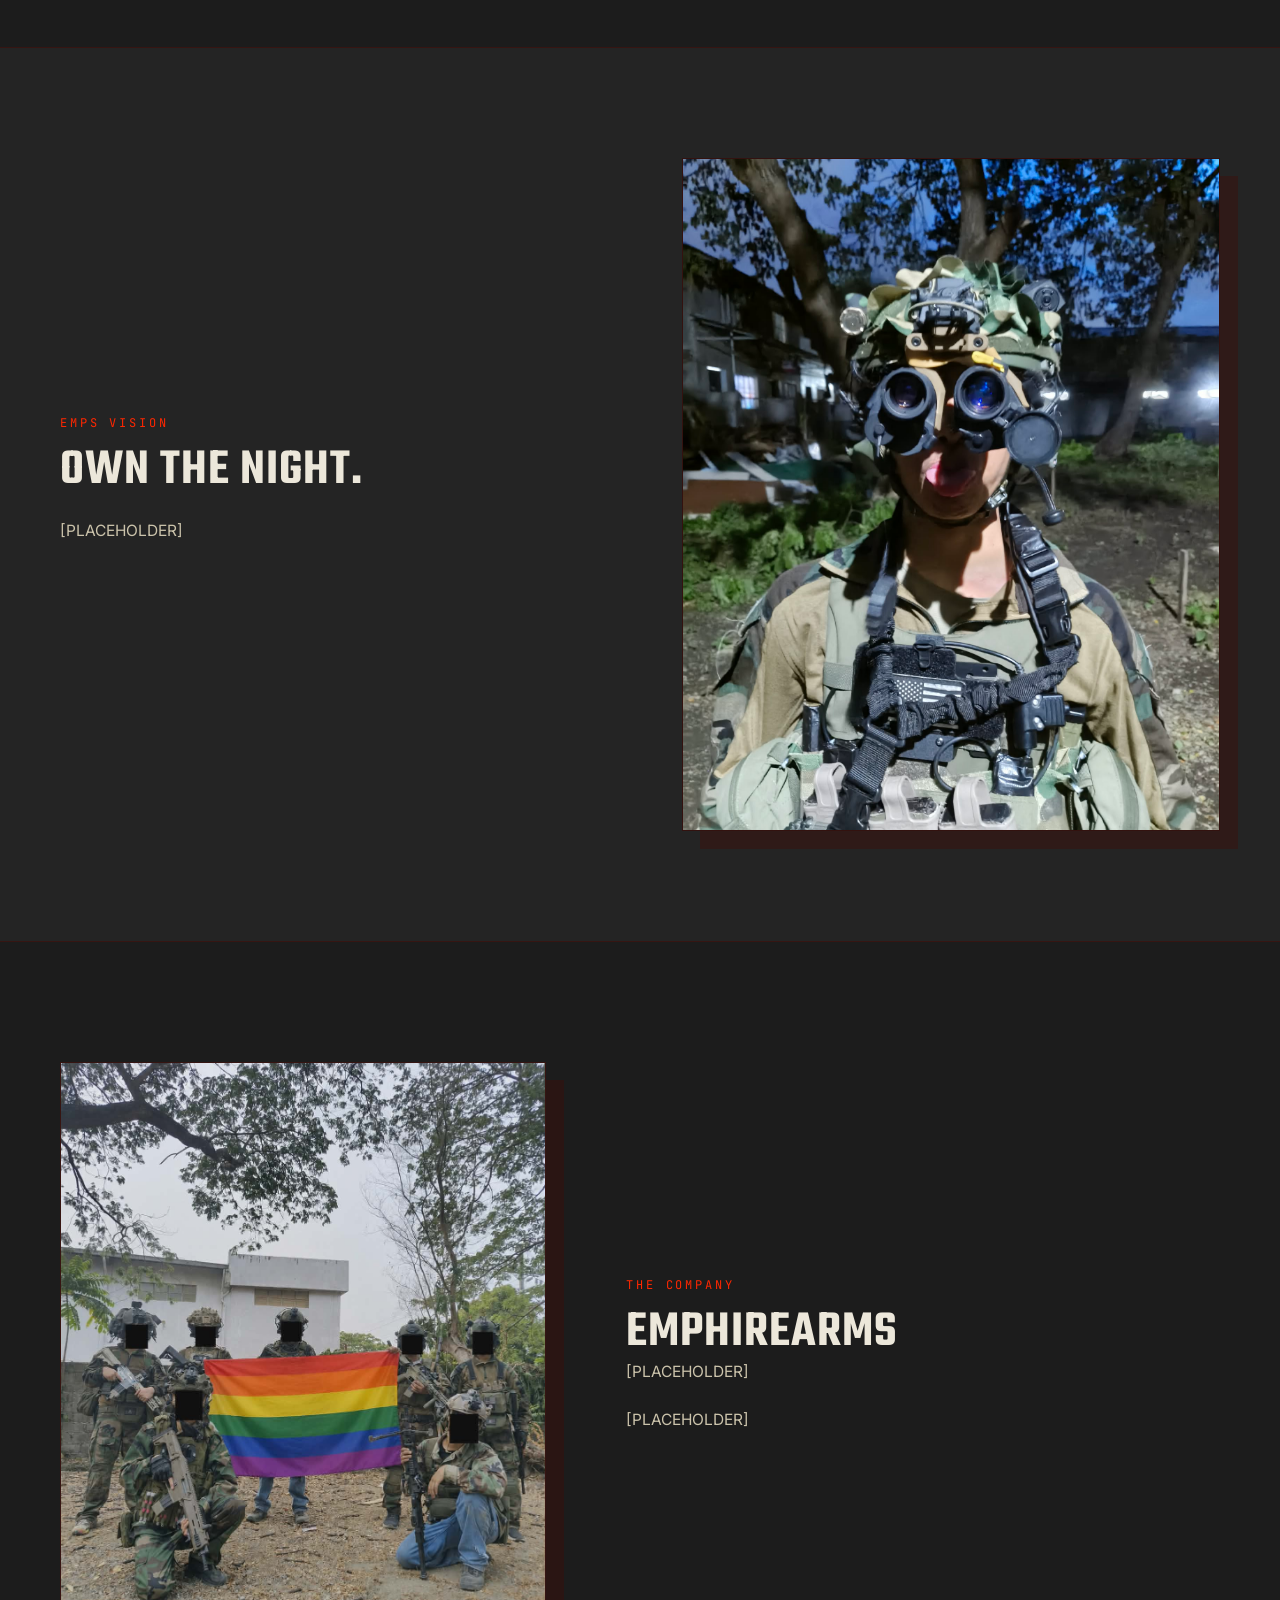
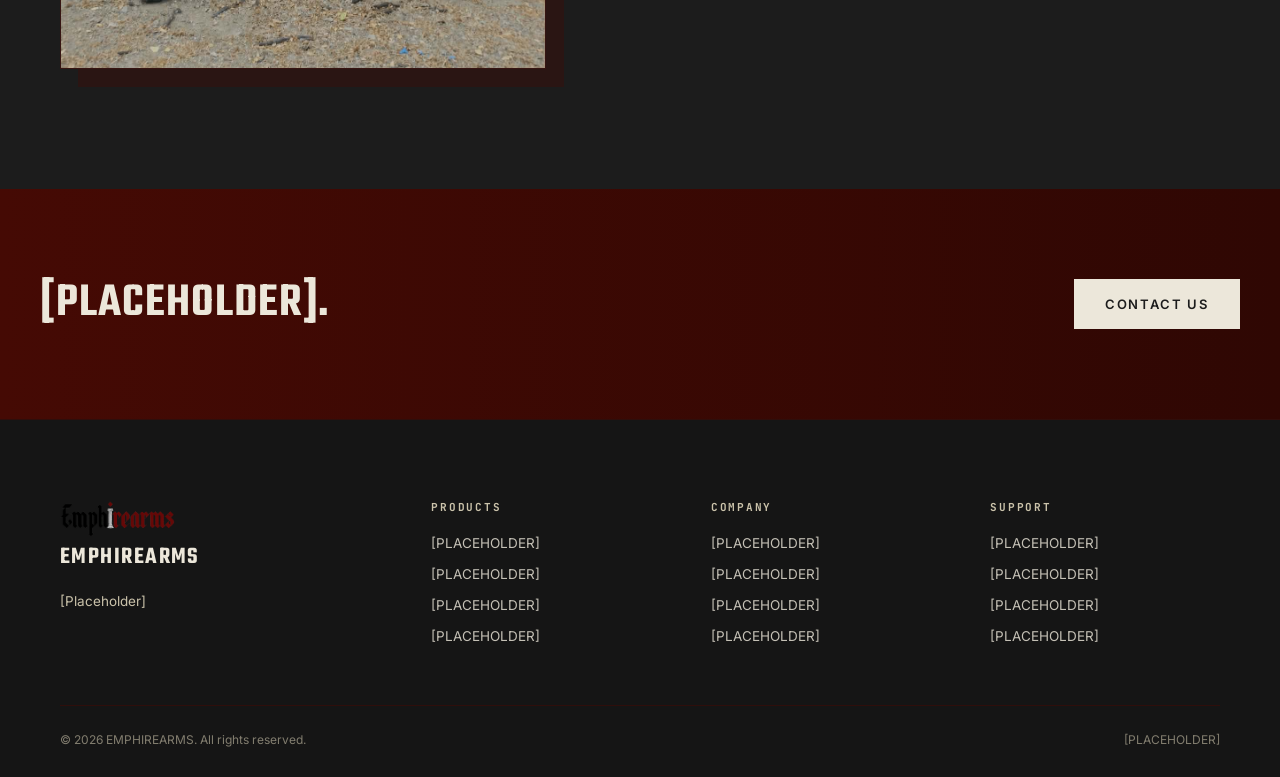
==== commit 4e905006: "rollback" ====
--- a/index.html
+++ b/index.html
@@ -1,7 +1,8 @@
 <!DOCTYPE html>
-<html lang="en"><head><meta charset="UTF-8">
-
-<meta name="viewport" content="width=device-width, initial-scale=1.0">
+<html lang="en">
+<head>
+<meta charset="UTF-8" />
+<meta name="viewport" content="width=device-width, initial-scale=1.0" />
 <meta http-equiv="Cache-Control" content="no-cache, no-store, must-revalidate">
 <meta http-equiv="Pragma" content="no-cache">
 <meta http-equiv="Expires" content="0">
@@ -10,7 +11,7 @@
   <link rel="icon" type="image/png" href="assets/logo/favicon.png">
 
 <link rel="preconnect" href="https://fonts.googleapis.com">
-<link rel="preconnect" href="https://fonts.gstatic.com" crossorigin="">
+<link rel="preconnect" href="https://fonts.gstatic.com" crossorigin>
 <link href="https://fonts.googleapis.com/css2?family=Teko:wght@400;500;600;700&family=Inter:wght@400;500;600;700&family=JetBrains+Mono:wght@400;500&display=swap" rel="stylesheet">
 
 <script>
@@ -60,10 +61,10 @@
     <span class="active"></span><span></span><span></span><span></span><span></span>
   </div>
   <button class="hero-arrow hero-arrow-prev" id="heroPrev" aria-label="Previous image">
-    <svg viewBox="0 0 24 24" fill="none" stroke="currentColor" stroke-width="2"><path d="M15 5l-7 7 7 7"></path></svg>
+    <svg viewBox="0 0 24 24" fill="none" stroke="currentColor" stroke-width="2"><path d="M15 5l-7 7 7 7"/></svg>
   </button>
   <button class="hero-arrow hero-arrow-next" id="heroNext" aria-label="Next image">
-    <svg viewBox="0 0 24 24" fill="none" stroke="currentColor" stroke-width="2"><path d="M9 5l7 7-7 7"></path></svg>
+    <svg viewBox="0 0 24 24" fill="none" stroke="currentColor" stroke-width="2"><path d="M9 5l7 7-7 7"/></svg>
   </button>
 </header>
 
@@ -74,7 +75,7 @@
         <span class="tag">PRODUCTS</span>
         <h2>FOUR PLATFORMS.<br>ONE PLACE.</h2>
       </div>
-      
+      <p>[PLACEHOLDER]</p>
     </div>
 
     <div class="grid-4">
@@ -84,7 +85,7 @@
         </svg>
         <h3>AIRSOFT GUNS</h3>
         <p>AEG, GBBR, HPA.</p>
-        <span class="more">BROWSE <svg width="14" height="14" viewBox="0 0 24 24" fill="none" stroke="currentColor" stroke-width="2"><path d="M5 12h14M13 6l6 6-6 6"></path></svg></span>
+        <span class="more">BROWSE <svg width="14" height="14" viewBox="0 0 24 24" fill="none" stroke="currentColor" stroke-width="2"><path d="M5 12h14M13 6l6 6-6 6"/></svg></span>
       </a>
 
       <a class="sys-card" href="catalog.html?category=gear">
@@ -93,7 +94,7 @@
         </svg>
         <h3>GEAR</h3>
         <p>PLATE CARRIERS, LOAD-BEARING EQUIPMENT, CHEST-RIGS.</p>
-        <span class="more">BROWSE <svg width="14" height="14" viewBox="0 0 24 24" fill="none" stroke="currentColor" stroke-width="2"><path d="M5 12h14M13 6l6 6-6 6"></path></svg></span>
+        <span class="more">BROWSE <svg width="14" height="14" viewBox="0 0 24 24" fill="none" stroke="currentColor" stroke-width="2"><path d="M5 12h14M13 6l6 6-6 6"/></svg></span>
       </a>
 
       <a class="sys-card" href="catalog.html?category=emps">
@@ -102,7 +103,7 @@
         </svg>
         <h3>EMPS VISION</h3>
         <p>EMPHIREARM NIGHT-VISION DEVICES</p>
-        <span class="more">BROWSE <svg width="14" height="14" viewBox="0 0 24 24" fill="none" stroke="currentColor" stroke-width="2"><path d="M5 12h14M13 6l6 6-6 6"></path></svg></span>
+        <span class="more">BROWSE <svg width="14" height="14" viewBox="0 0 24 24" fill="none" stroke="currentColor" stroke-width="2"><path d="M5 12h14M13 6l6 6-6 6"/></svg></span>
       </a>
 
       <a class="sys-card" href="catalog.html?category=accessories">
@@ -111,7 +112,7 @@
         </svg>
         <h3>ACCESSORIES</h3>
         <p>OPTICS, LASER DEVICES, GRIPS</p>
-        <span class="more">BROWSE  <svg width="14" height="14" viewBox="0 0 24 24" fill="none" stroke="currentColor" stroke-width="2"><path d="M5 12h14M13 6l6 6-6 6"></path></svg></span>
+        <span class="more">BROWSE  <svg width="14" height="14" viewBox="0 0 24 24" fill="none" stroke="currentColor" stroke-width="2"><path d="M5 12h14M13 6l6 6-6 6"/></svg></span>
       </a>
     </div>
   </div>
@@ -128,7 +129,9 @@
     </div>
 
     <div class="media-frame nvg-visual">
-      <img src="assets/emps_vision/emps_vision.jpg" alt="EMP-31s">
+      <img
+        src="assets/emps_vision/emps_vision.jpg" alt="EMP-31s"
+      />
     </div>
   </div>
 </section>
@@ -136,22 +139,24 @@
 <section class="about" id="about">
   <div class="wrap about-inner">
     <div class="media-frame about-visual">
-      <img src="assets/company/company.jpg" alt="Company Members">
+      <img
+        src="assets/company/company.jpg" alt="Company Members"
+      />
       <div class="fr"></div>
     </div>
 
     <div class="about-copy">
       <span class="tag">The Company</span>
       <h2>EMPHIREARMS</h2>
-      
-      
+      <p>[PLACEHOLDER]</p>
+      <p>[PLACEHOLDER]</p>
     </div>
   </div>
 </section>
 
 <section class="cta-strip">
-  <h2>Daemones Imperatoris.</h2>
-  
+  <h2>[PLACEHOLDER].</h2>
+  <a class="btn btn-primary" href="#support">CONTACT US</a>
 </section>
 
 <footer id="support">
@@ -160,39 +165,39 @@
       <div class="foot-brand">
         <img src="assets/logo/logo.png" alt="EMPHIREARMS logo">
         <div class="brand-text">EMPHIREARMS</div>
-        
+        <p>[Placeholder]</p>
       </div>
       <div class="foot-col">
         <h4>Products</h4>
         <ul>
-          <li><a href="catalog.html?category=airsoft">Airsoft Guns</a></li>
-          <li><a href="catalog.html?category=gear">Gear</a></li>
-          <li><a href="catalog.html?category=emps">EMPS Vision</a></li>
-          <li><a href="catalog.html?category=accessories">Accessories</a></li>
+          <li><a href="#">[PLACEHOLDER]</a></li>
+          <li><a href="#">[PLACEHOLDER]</a></li>
+          <li><a href="#">[PLACEHOLDER]</a></li>
+          <li><a href="#">[PLACEHOLDER]</a></li>
         </ul>
       </div>
       <div class="foot-col">
         <h4>Company</h4>
         <ul>
-          <li><a href="#">About Us</a></li>
-          
-          
-          
+          <li><a href="#">[PLACEHOLDER]</a></li>
+          <li><a href="#">[PLACEHOLDER]</a></li>
+          <li><a href="#">[PLACEHOLDER]</a></li>
+          <li><a href="#">[PLACEHOLDER]</a></li>
         </ul>
       </div>
       <div class="foot-col">
-        <h4>Contact Us</h4>
+        <h4>Support</h4>
         <ul>
-          <li><a>Email</a></li>
-          
-          
-          
-        <li><a>Cellphone</a></li><li><a>Telephone</a></li></ul>
+          <li><a href="#">[PLACEHOLDER]</a></li>
+          <li><a href="#">[PLACEHOLDER]</a></li>
+          <li><a href="#">[PLACEHOLDER]</a></li>
+          <li><a href="#">[PLACEHOLDER]</a></li>
+        </ul>
       </div>
     </div>
     <div class="foot-bottom">
       <span>© 2026 EMPHIREARMS. All rights reserved.</span>
-      
+      <span>[PLACEHOLDER]</span>
     </div>
   </div>
 </footer>
@@ -235,6 +240,5 @@
   startAuto();
 </script>
 
-
-
-</body></html>+</body>
+</html>
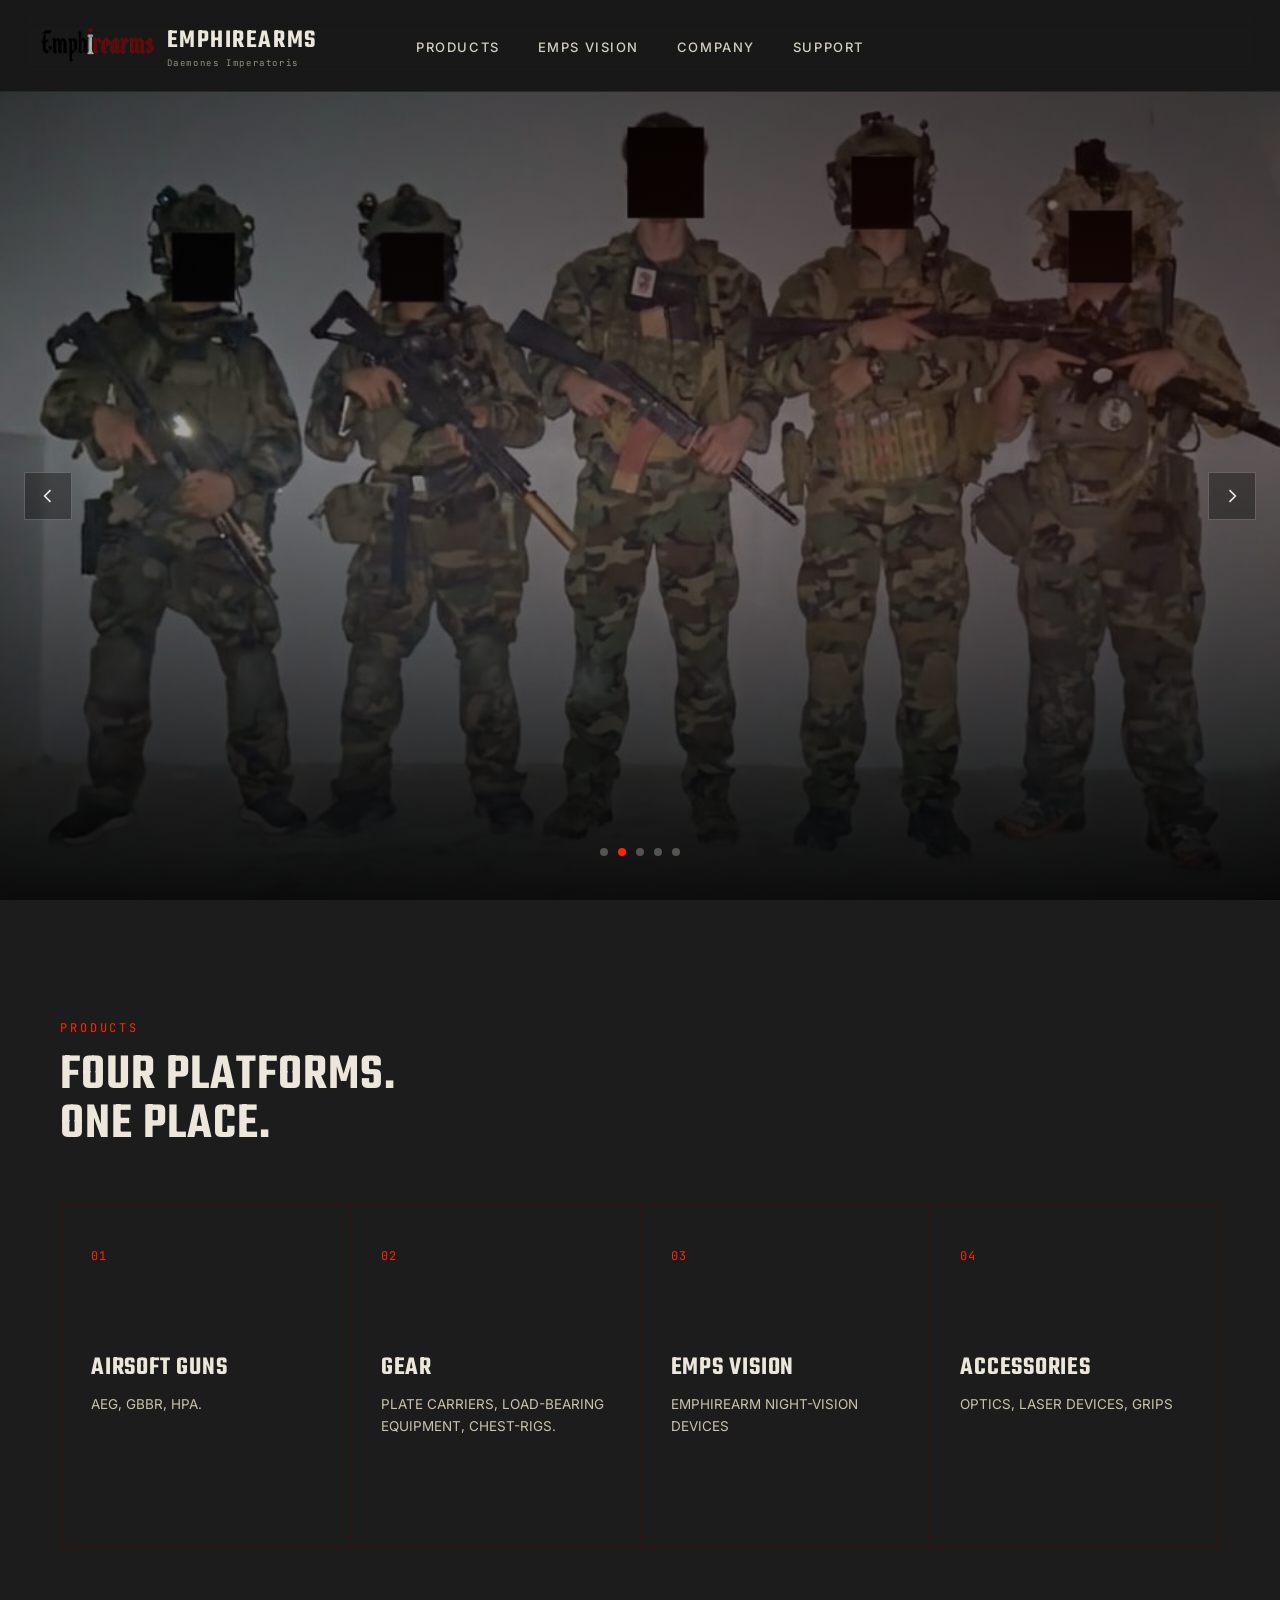
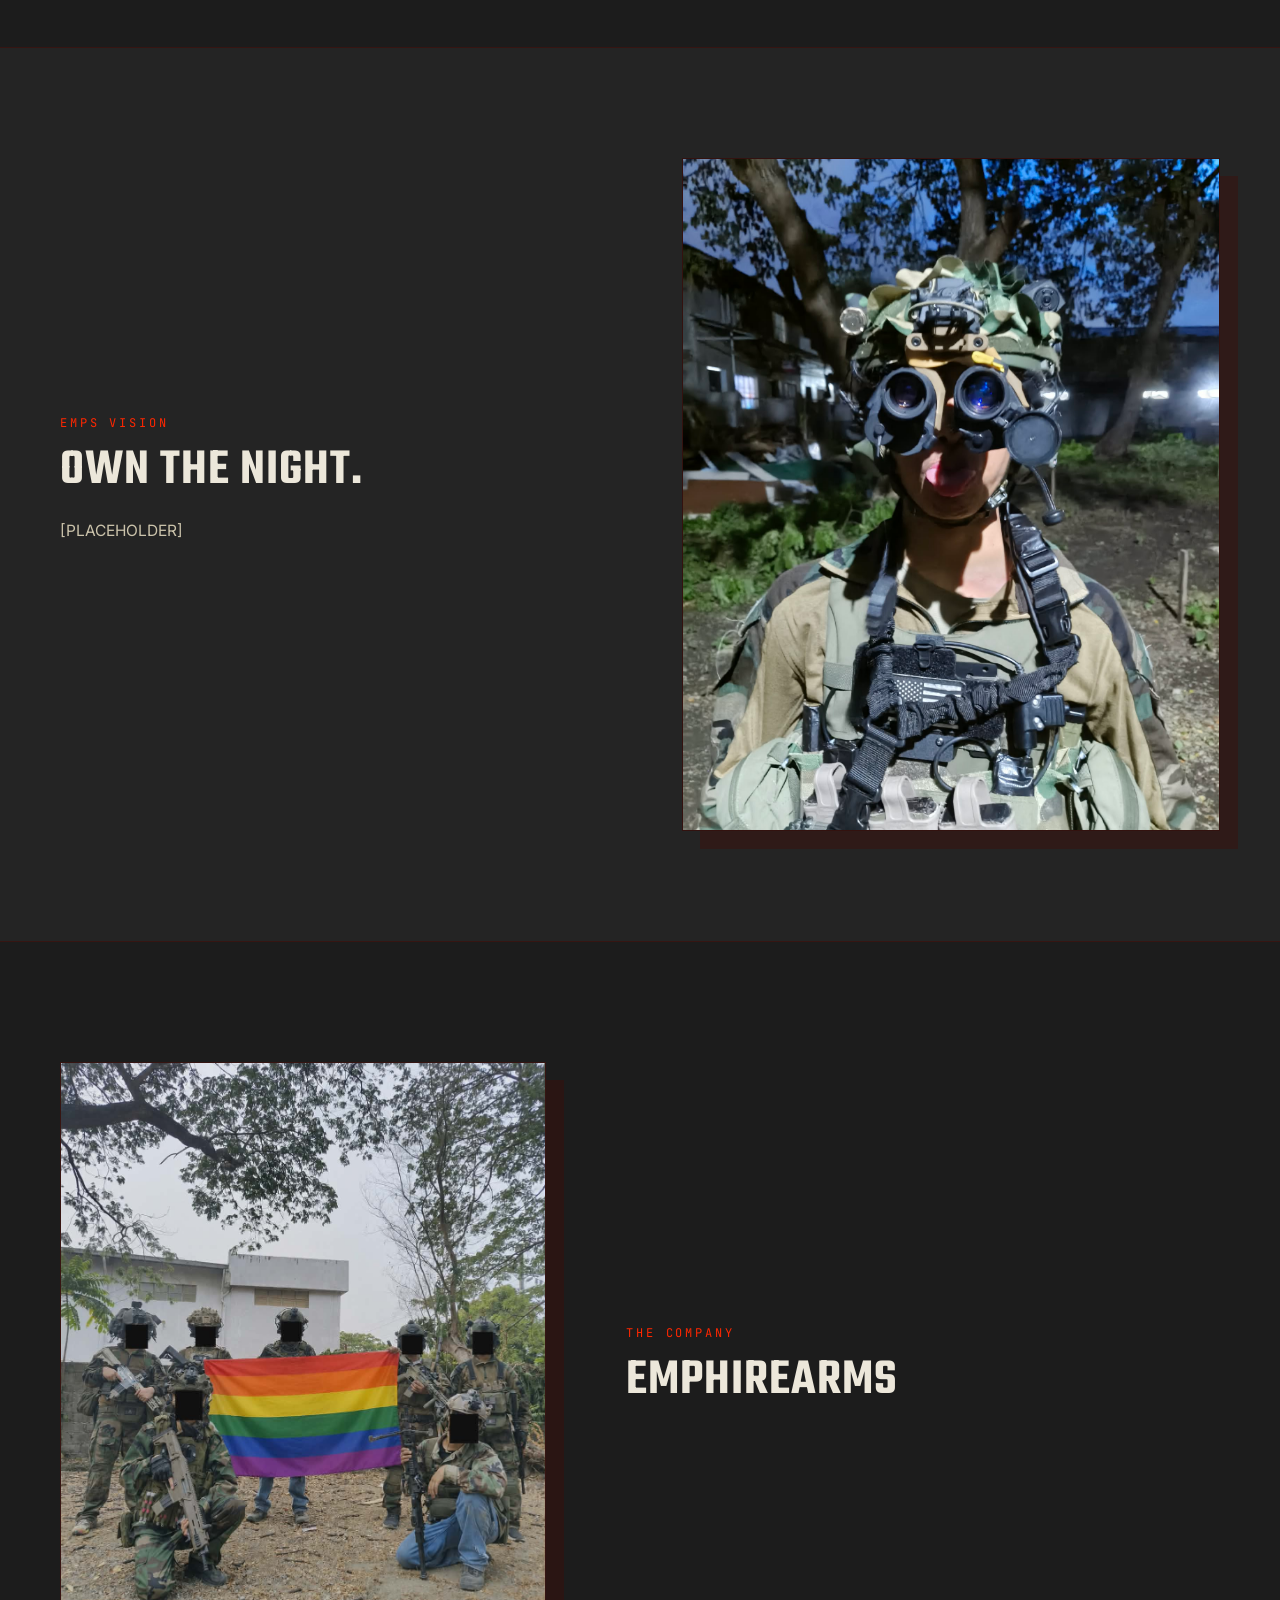
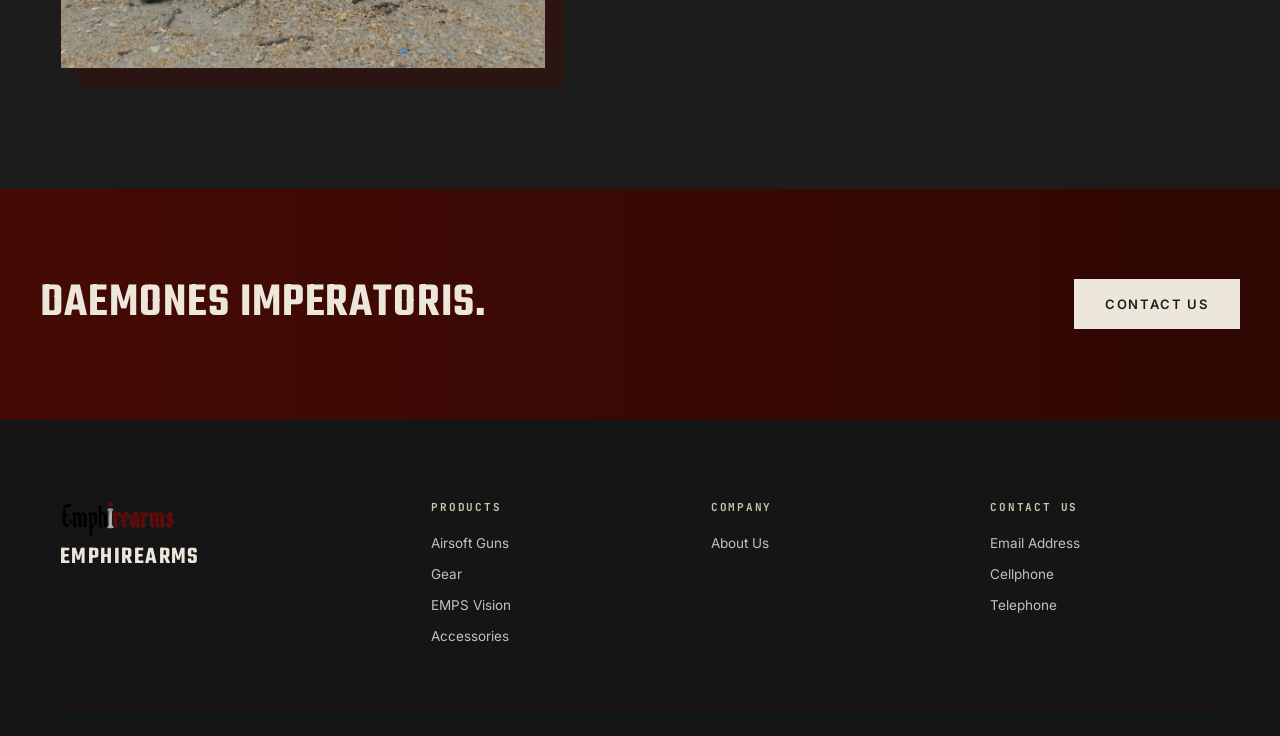
==== commit a2265630: "Add files via upload" ====
--- a/index.html
+++ b/index.html
@@ -1,8 +1,6 @@
-<!DOCTYPE html>
-<html lang="en">
-<head>
-<meta charset="UTF-8" />
-<meta name="viewport" content="width=device-width, initial-scale=1.0" />
+<html lang="en"><head>
+<meta charset="UTF-8">
+<meta name="viewport" content="width=device-width, initial-scale=1.0">
 <meta http-equiv="Cache-Control" content="no-cache, no-store, must-revalidate">
 <meta http-equiv="Pragma" content="no-cache">
 <meta http-equiv="Expires" content="0">
@@ -11,17 +9,17 @@
   <link rel="icon" type="image/png" href="assets/logo/favicon.png">
 
 <link rel="preconnect" href="https://fonts.googleapis.com">
-<link rel="preconnect" href="https://fonts.gstatic.com" crossorigin>
-<link href="https://fonts.googleapis.com/css2?family=Teko:wght@400;500;600;700&family=Inter:wght@400;500;600;700&family=JetBrains+Mono:wght@400;500&display=swap" rel="stylesheet">
+<link rel="preconnect" href="https://fonts.gstatic.com" crossorigin="">
+<link href="https://fonts.googleapis.com/css2?family=Teko:wght@400;500;600;700&amp;family=Inter:wght@400;500;600;700&amp;family=JetBrains+Mono:wght@400;500&amp;display=swap" rel="stylesheet">
 
 <script>
   document.write('<link rel="stylesheet" href="style.css?v=' + Date.now() + '">');
-</script>
+</script><link rel="stylesheet" href="style.css?v=1791214970963">
 <noscript><link rel="stylesheet" href="style.css"></noscript>
 </head>
 <body>
 
-<nav id="siteNav">
+<nav id="siteNav" class="solid">
   <div class="brand">
     <img src="assets/logo/logo.png" alt="EMPHIREARMS logo">
     <div>
@@ -41,10 +39,10 @@
 
 <header class="hero">
   <div class="hero-slides" id="heroSlides">
+    <div class="hero-slide">
+  <img src="assets/hero/img_1.jpg" alt="Hero image 1">
+    </div>
     <div class="hero-slide active">
-  <img src="assets/hero/img_1.jpg" alt="Hero image 1">
-    </div>
-    <div class="hero-slide">
       <img src="assets/hero/img_2.jpg" alt="Hero image 2">
     </div>
     <div class="hero-slide">
@@ -58,13 +56,13 @@
     </div>
   </div>
   <div class="hero-dots" aria-hidden="true">
-    <span class="active"></span><span></span><span></span><span></span><span></span>
+    <span class=""></span><span class="active"></span><span class=""></span><span class=""></span><span class=""></span>
   </div>
   <button class="hero-arrow hero-arrow-prev" id="heroPrev" aria-label="Previous image">
-    <svg viewBox="0 0 24 24" fill="none" stroke="currentColor" stroke-width="2"><path d="M15 5l-7 7 7 7"/></svg>
+    <svg viewBox="0 0 24 24" fill="none" stroke="currentColor" stroke-width="2"><path d="M15 5l-7 7 7 7"></path></svg>
   </button>
   <button class="hero-arrow hero-arrow-next" id="heroNext" aria-label="Next image">
-    <svg viewBox="0 0 24 24" fill="none" stroke="currentColor" stroke-width="2"><path d="M9 5l7 7-7 7"/></svg>
+    <svg viewBox="0 0 24 24" fill="none" stroke="currentColor" stroke-width="2"><path d="M9 5l7 7-7 7"></path></svg>
   </button>
 </header>
 
@@ -75,7 +73,7 @@
         <span class="tag">PRODUCTS</span>
         <h2>FOUR PLATFORMS.<br>ONE PLACE.</h2>
       </div>
-      <p>[PLACEHOLDER]</p>
+      
     </div>
 
     <div class="grid-4">
@@ -85,7 +83,7 @@
         </svg>
         <h3>AIRSOFT GUNS</h3>
         <p>AEG, GBBR, HPA.</p>
-        <span class="more">BROWSE <svg width="14" height="14" viewBox="0 0 24 24" fill="none" stroke="currentColor" stroke-width="2"><path d="M5 12h14M13 6l6 6-6 6"/></svg></span>
+        <span class="more">BROWSE <svg width="14" height="14" viewBox="0 0 24 24" fill="none" stroke="currentColor" stroke-width="2"><path d="M5 12h14M13 6l6 6-6 6"></path></svg></span>
       </a>
 
       <a class="sys-card" href="catalog.html?category=gear">
@@ -94,7 +92,7 @@
         </svg>
         <h3>GEAR</h3>
         <p>PLATE CARRIERS, LOAD-BEARING EQUIPMENT, CHEST-RIGS.</p>
-        <span class="more">BROWSE <svg width="14" height="14" viewBox="0 0 24 24" fill="none" stroke="currentColor" stroke-width="2"><path d="M5 12h14M13 6l6 6-6 6"/></svg></span>
+        <span class="more">BROWSE <svg width="14" height="14" viewBox="0 0 24 24" fill="none" stroke="currentColor" stroke-width="2"><path d="M5 12h14M13 6l6 6-6 6"></path></svg></span>
       </a>
 
       <a class="sys-card" href="catalog.html?category=emps">
@@ -103,7 +101,7 @@
         </svg>
         <h3>EMPS VISION</h3>
         <p>EMPHIREARM NIGHT-VISION DEVICES</p>
-        <span class="more">BROWSE <svg width="14" height="14" viewBox="0 0 24 24" fill="none" stroke="currentColor" stroke-width="2"><path d="M5 12h14M13 6l6 6-6 6"/></svg></span>
+        <span class="more">BROWSE <svg width="14" height="14" viewBox="0 0 24 24" fill="none" stroke="currentColor" stroke-width="2"><path d="M5 12h14M13 6l6 6-6 6"></path></svg></span>
       </a>
 
       <a class="sys-card" href="catalog.html?category=accessories">
@@ -112,7 +110,7 @@
         </svg>
         <h3>ACCESSORIES</h3>
         <p>OPTICS, LASER DEVICES, GRIPS</p>
-        <span class="more">BROWSE  <svg width="14" height="14" viewBox="0 0 24 24" fill="none" stroke="currentColor" stroke-width="2"><path d="M5 12h14M13 6l6 6-6 6"/></svg></span>
+        <span class="more">BROWSE  <svg width="14" height="14" viewBox="0 0 24 24" fill="none" stroke="currentColor" stroke-width="2"><path d="M5 12h14M13 6l6 6-6 6"></path></svg></span>
       </a>
     </div>
   </div>
@@ -129,9 +127,7 @@
     </div>
 
     <div class="media-frame nvg-visual">
-      <img
-        src="assets/emps_vision/emps_vision.jpg" alt="EMP-31s"
-      />
+      <img src="assets/emps_vision/emps_vision.jpg" alt="EMP-31s">
     </div>
   </div>
 </section>
@@ -139,23 +135,21 @@
 <section class="about" id="about">
   <div class="wrap about-inner">
     <div class="media-frame about-visual">
-      <img
-        src="assets/company/company.jpg" alt="Company Members"
-      />
+      <img src="assets/company/company.jpg" alt="Company Members">
       <div class="fr"></div>
     </div>
 
     <div class="about-copy">
       <span class="tag">The Company</span>
       <h2>EMPHIREARMS</h2>
-      <p>[PLACEHOLDER]</p>
-      <p>[PLACEHOLDER]</p>
+      
+      
     </div>
   </div>
 </section>
 
 <section class="cta-strip">
-  <h2>[PLACEHOLDER].</h2>
+  <h2>Daemones Imperatoris.</h2>
   <a class="btn btn-primary" href="#support">CONTACT US</a>
 </section>
 
@@ -165,40 +159,37 @@
       <div class="foot-brand">
         <img src="assets/logo/logo.png" alt="EMPHIREARMS logo">
         <div class="brand-text">EMPHIREARMS</div>
-        <p>[Placeholder]</p>
+        
       </div>
       <div class="foot-col">
         <h4>Products</h4>
         <ul>
-          <li><a href="#">[PLACEHOLDER]</a></li>
-          <li><a href="#">[PLACEHOLDER]</a></li>
-          <li><a href="#">[PLACEHOLDER]</a></li>
-          <li><a href="#">[PLACEHOLDER]</a></li>
+          <li><a href="#">Airsoft Guns</a></li>
+          <li><a href="#">Gear</a></li>
+          <li><a href="#">EMPS Vision</a></li>
+          <li><a href="#">Accessories</a></li>
         </ul>
       </div>
       <div class="foot-col">
         <h4>Company</h4>
         <ul>
-          <li><a href="#">[PLACEHOLDER]</a></li>
-          <li><a href="#">[PLACEHOLDER]</a></li>
-          <li><a href="#">[PLACEHOLDER]</a></li>
-          <li><a href="#">[PLACEHOLDER]</a></li>
+          <li><a href="#">About Us</a></li>
+          <li></li>
+          <li></li>
+          <li></li>
         </ul>
       </div>
       <div class="foot-col">
-        <h4>Support</h4>
+        <h4>Contact Us</h4>
         <ul>
-          <li><a href="#">[PLACEHOLDER]</a></li>
-          <li><a href="#">[PLACEHOLDER]</a></li>
-          <li><a href="#">[PLACEHOLDER]</a></li>
-          <li><a href="#">[PLACEHOLDER]</a></li>
+          <li><a href="#">Email Address</a></li>
+          <li><a href="#">Cellphone</a></li>
+          <li><a href="#">Telephone</a></li>
+          
         </ul>
       </div>
     </div>
-    <div class="foot-bottom">
-      <span>© 2026 EMPHIREARMS. All rights reserved.</span>
-      <span>[PLACEHOLDER]</span>
-    </div>
+    
   </div>
 </footer>
 
@@ -240,5 +231,6 @@
   startAuto();
 </script>
 
-</body>
-</html>
+
+
+</body></html>
